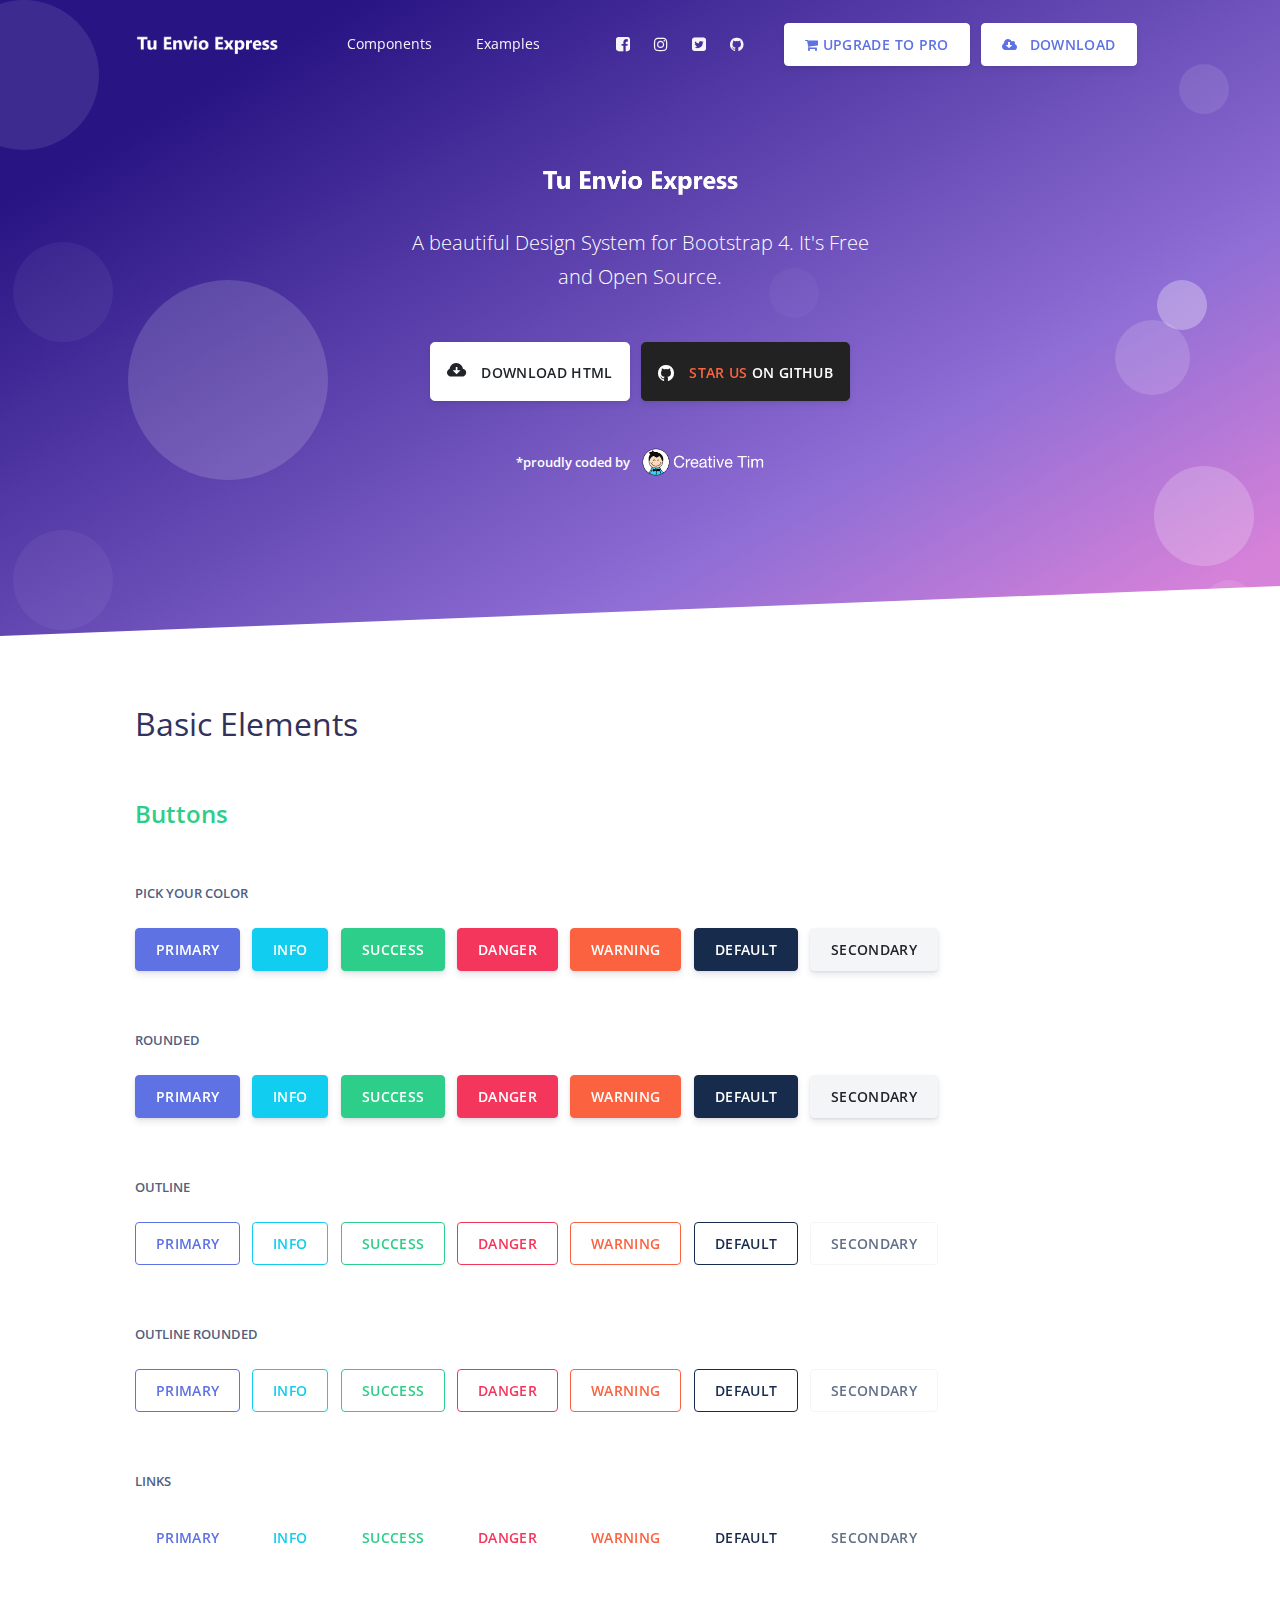
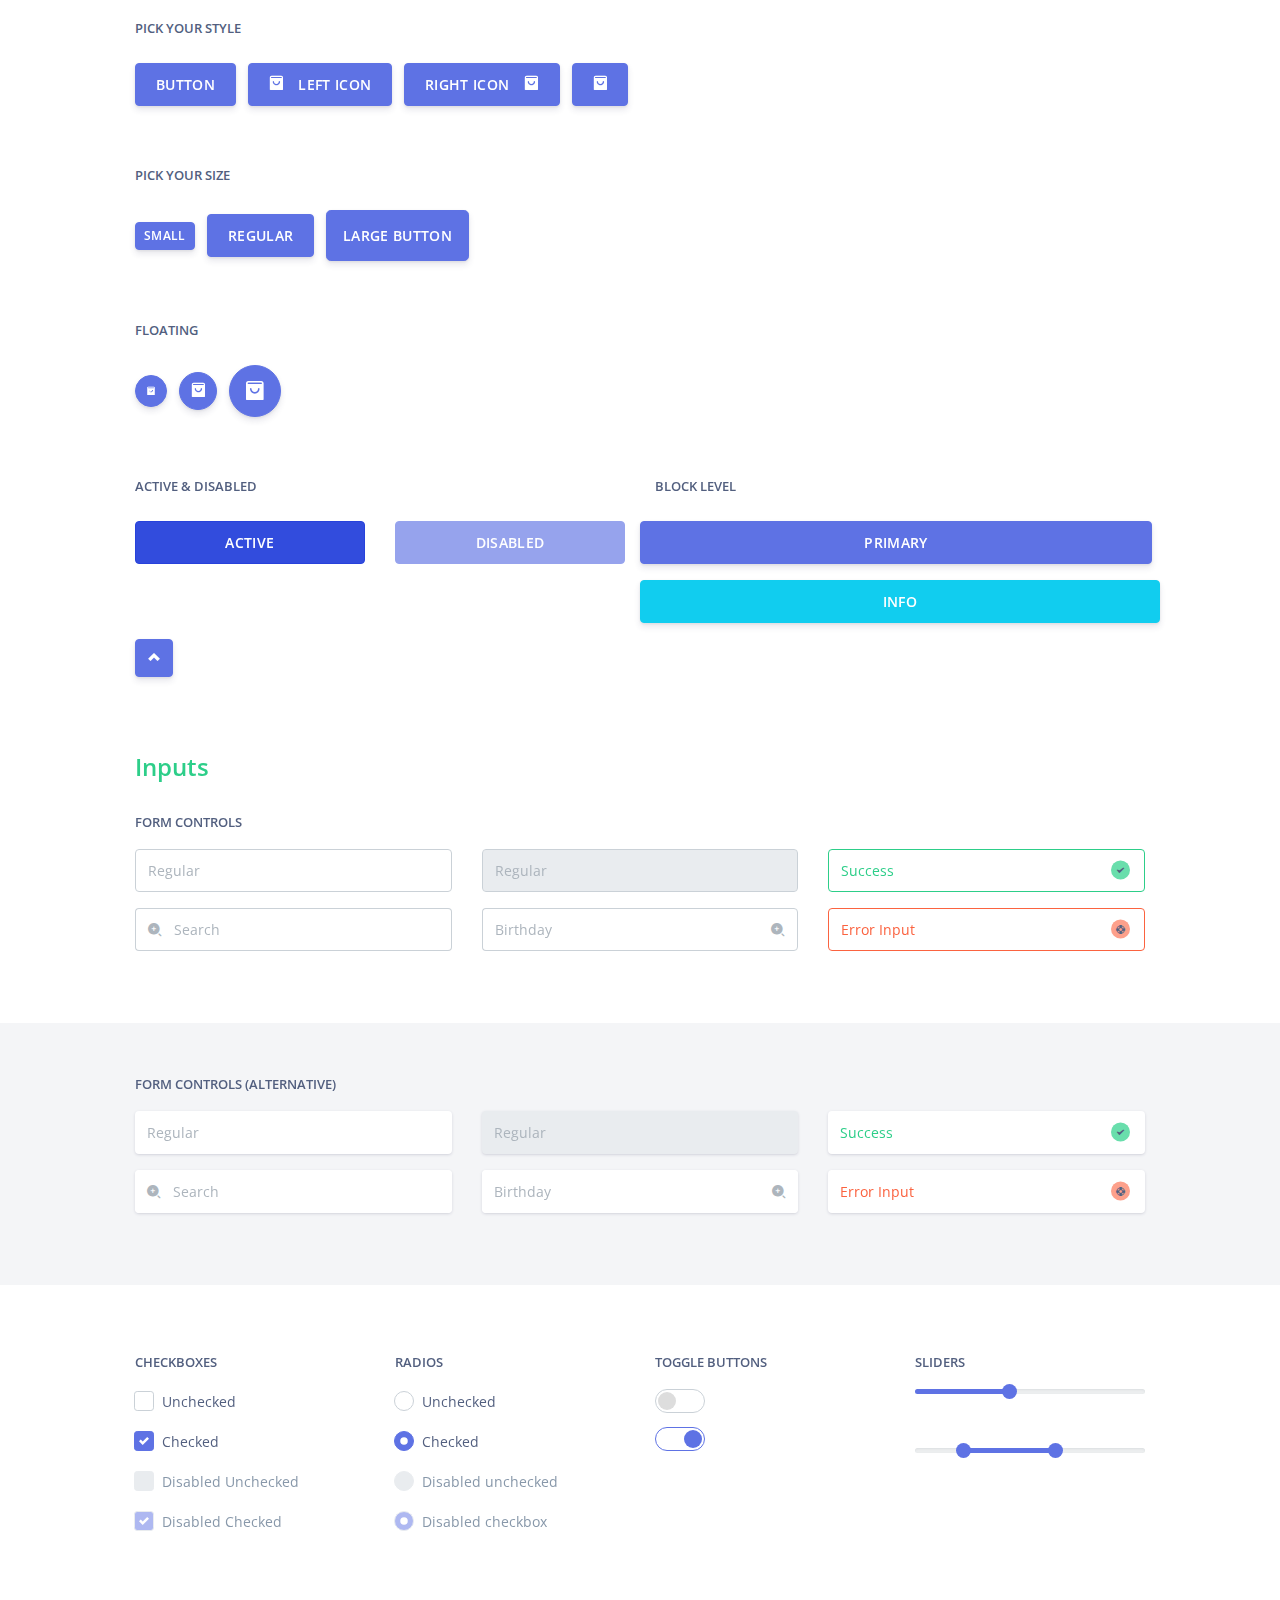
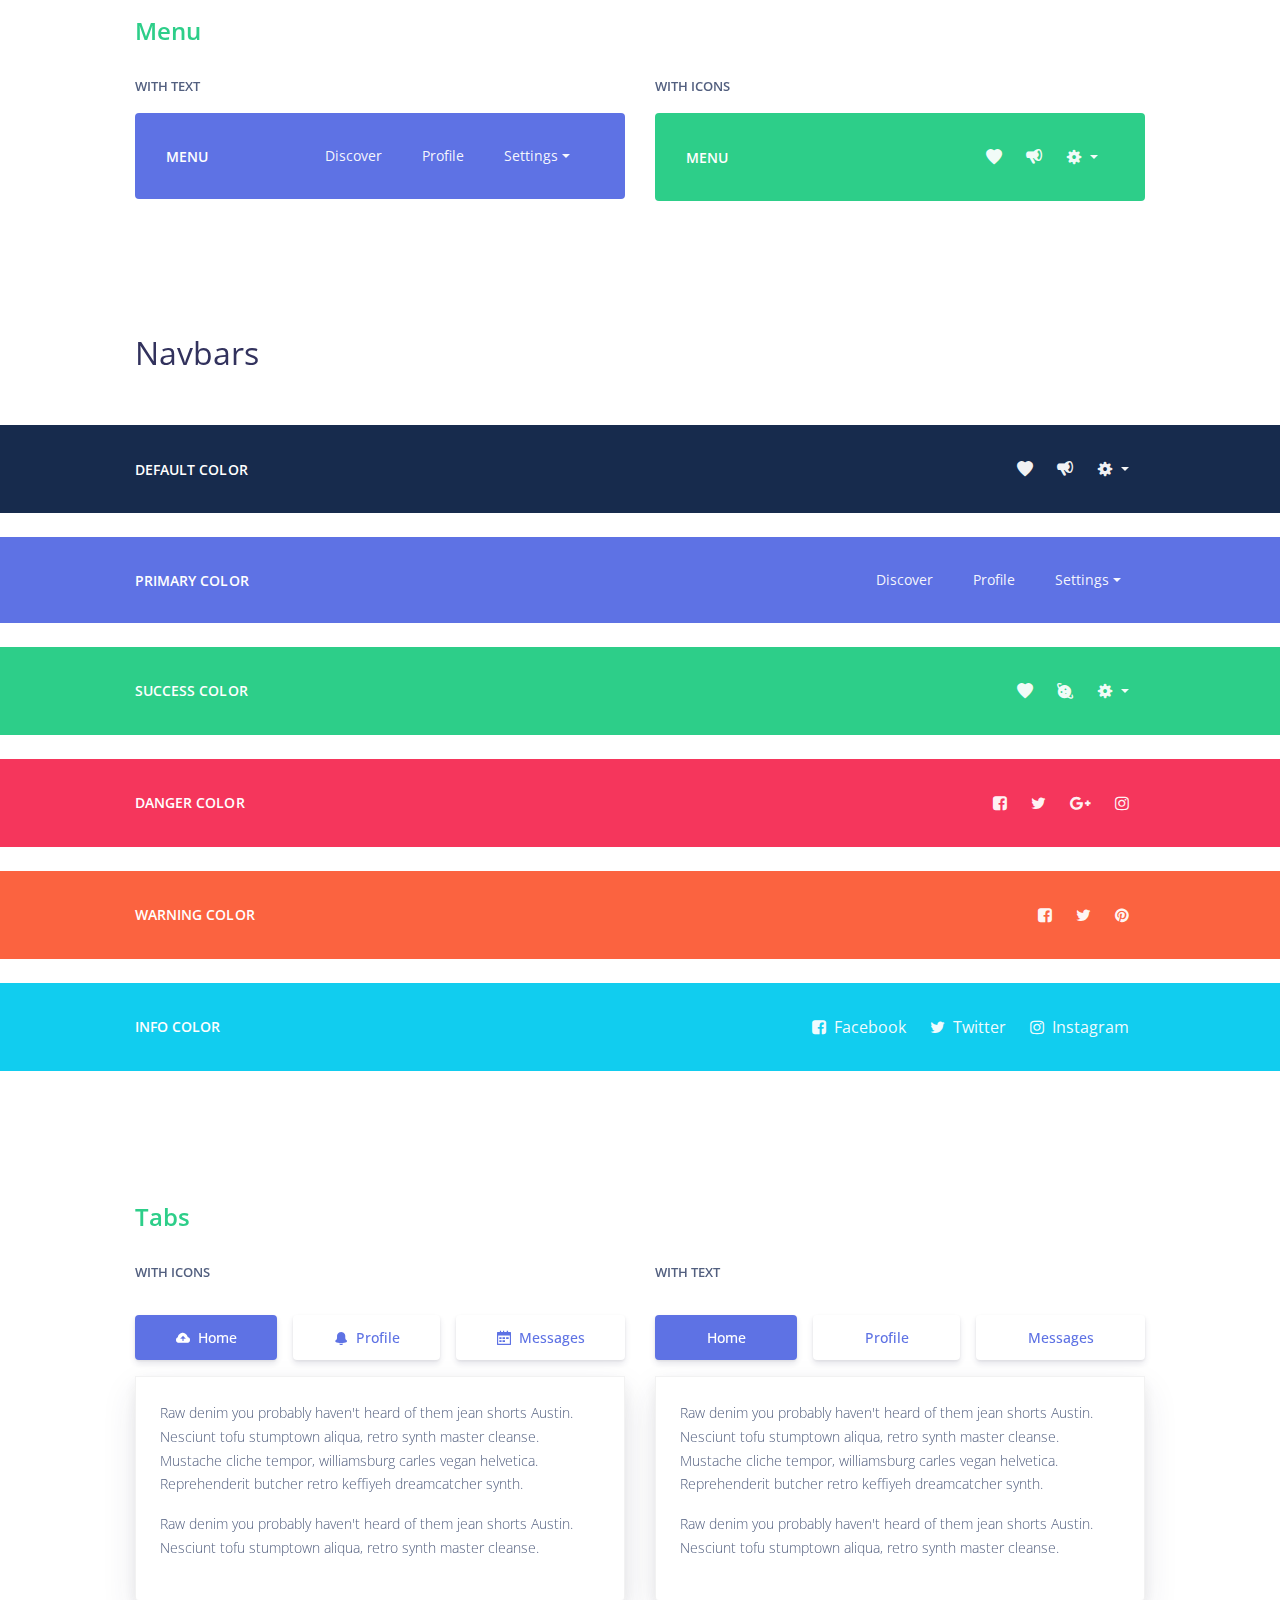
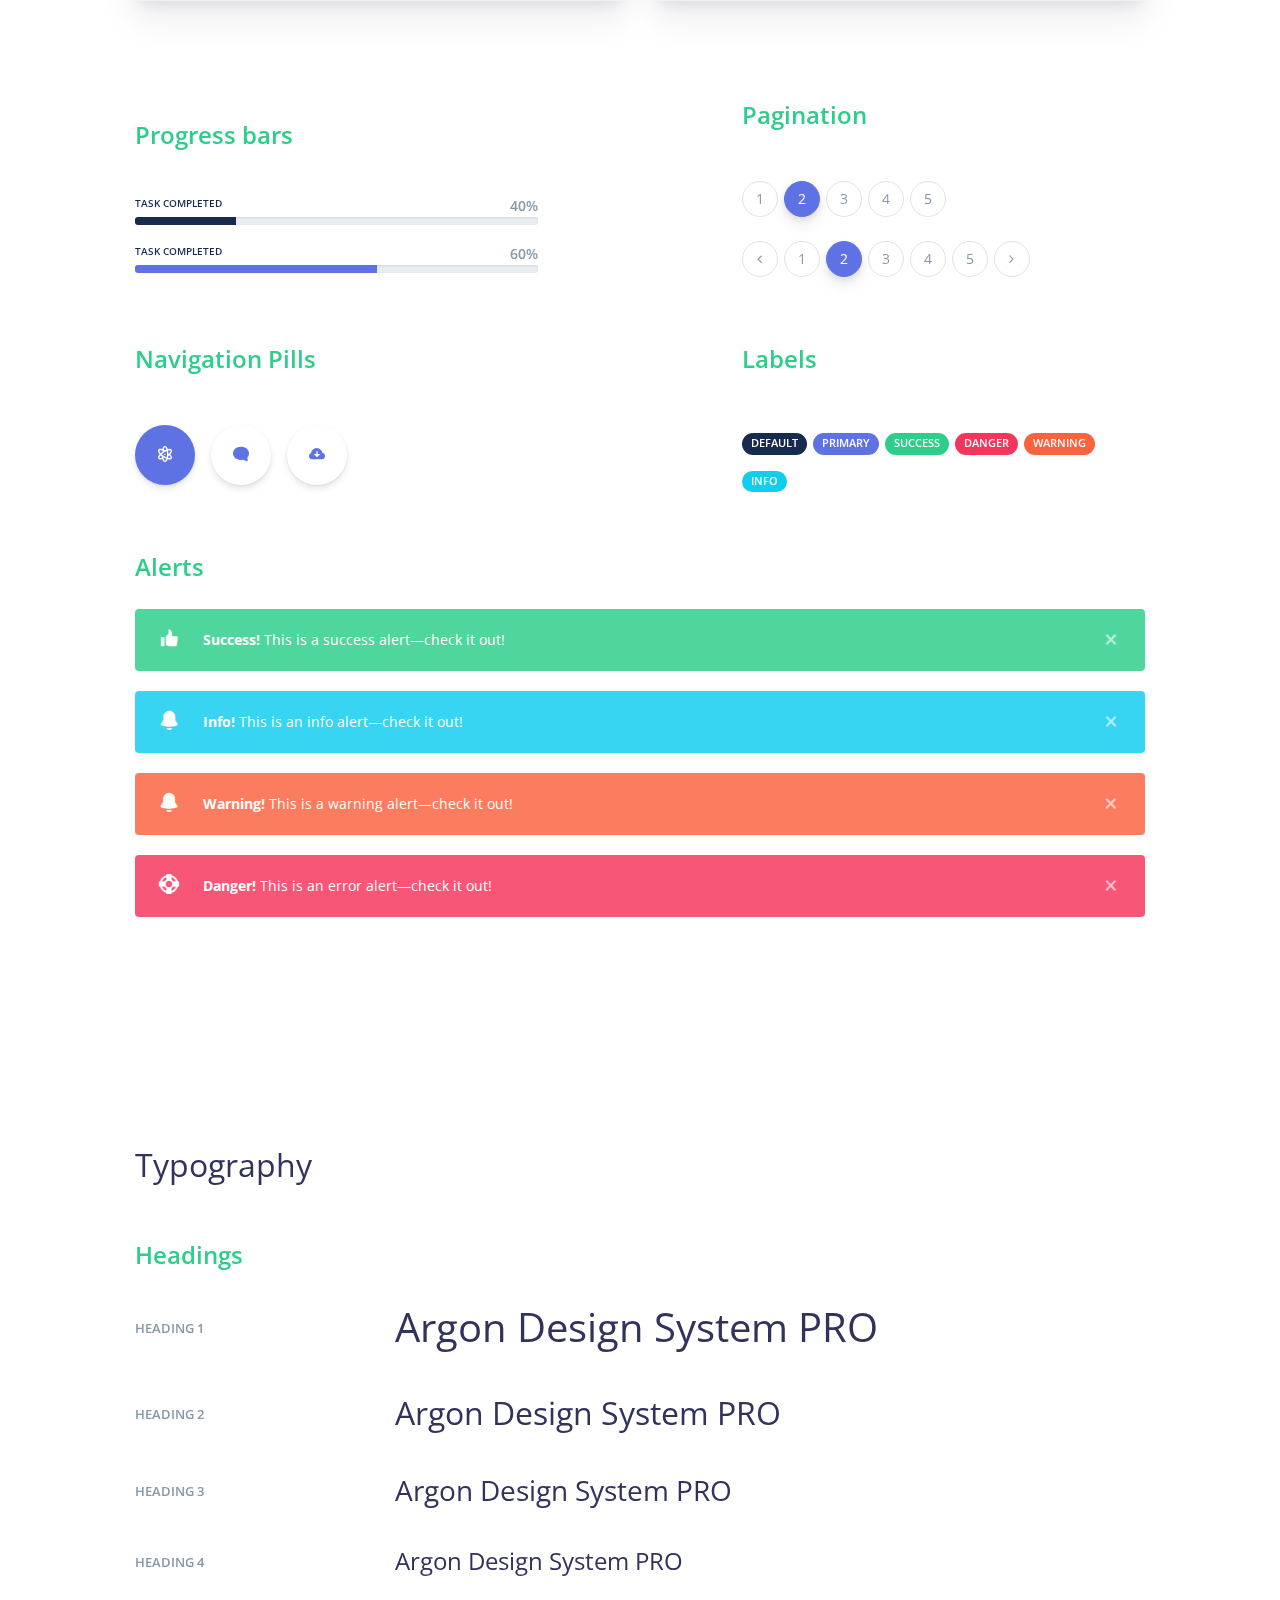
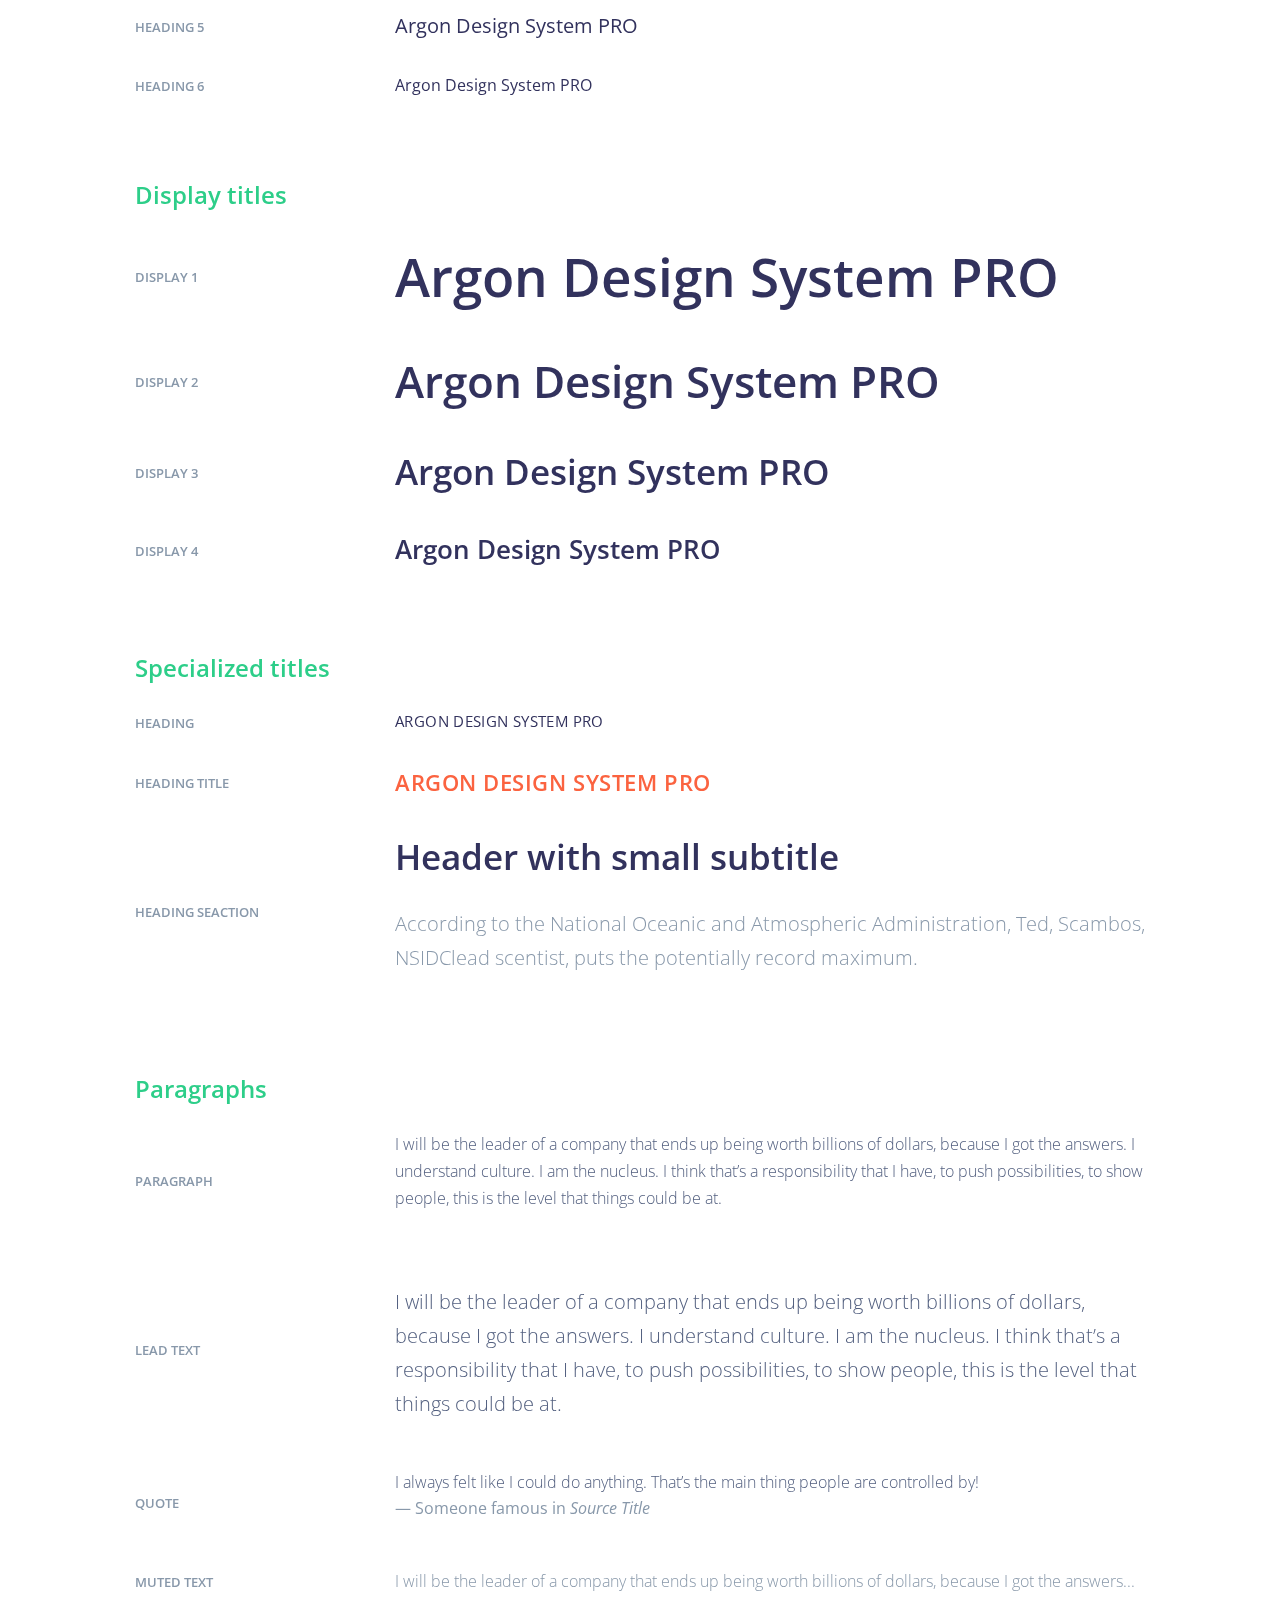
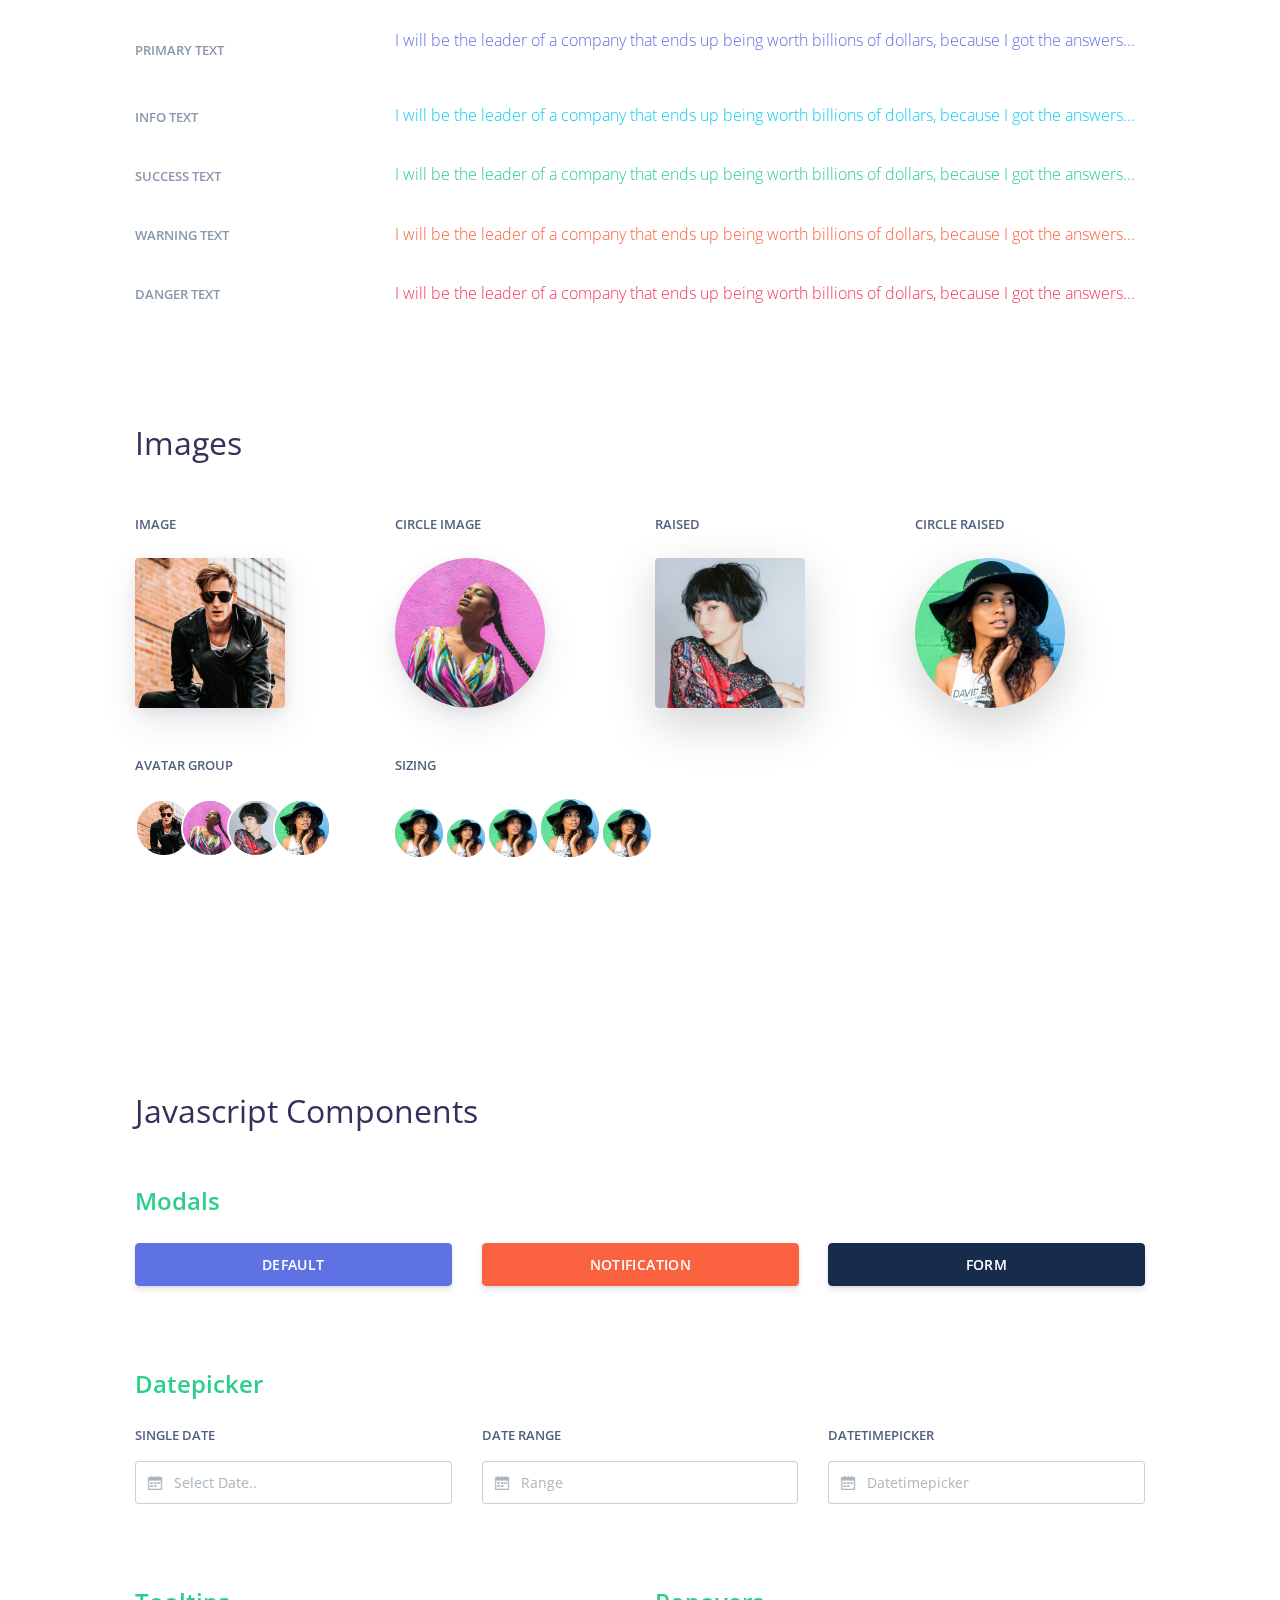
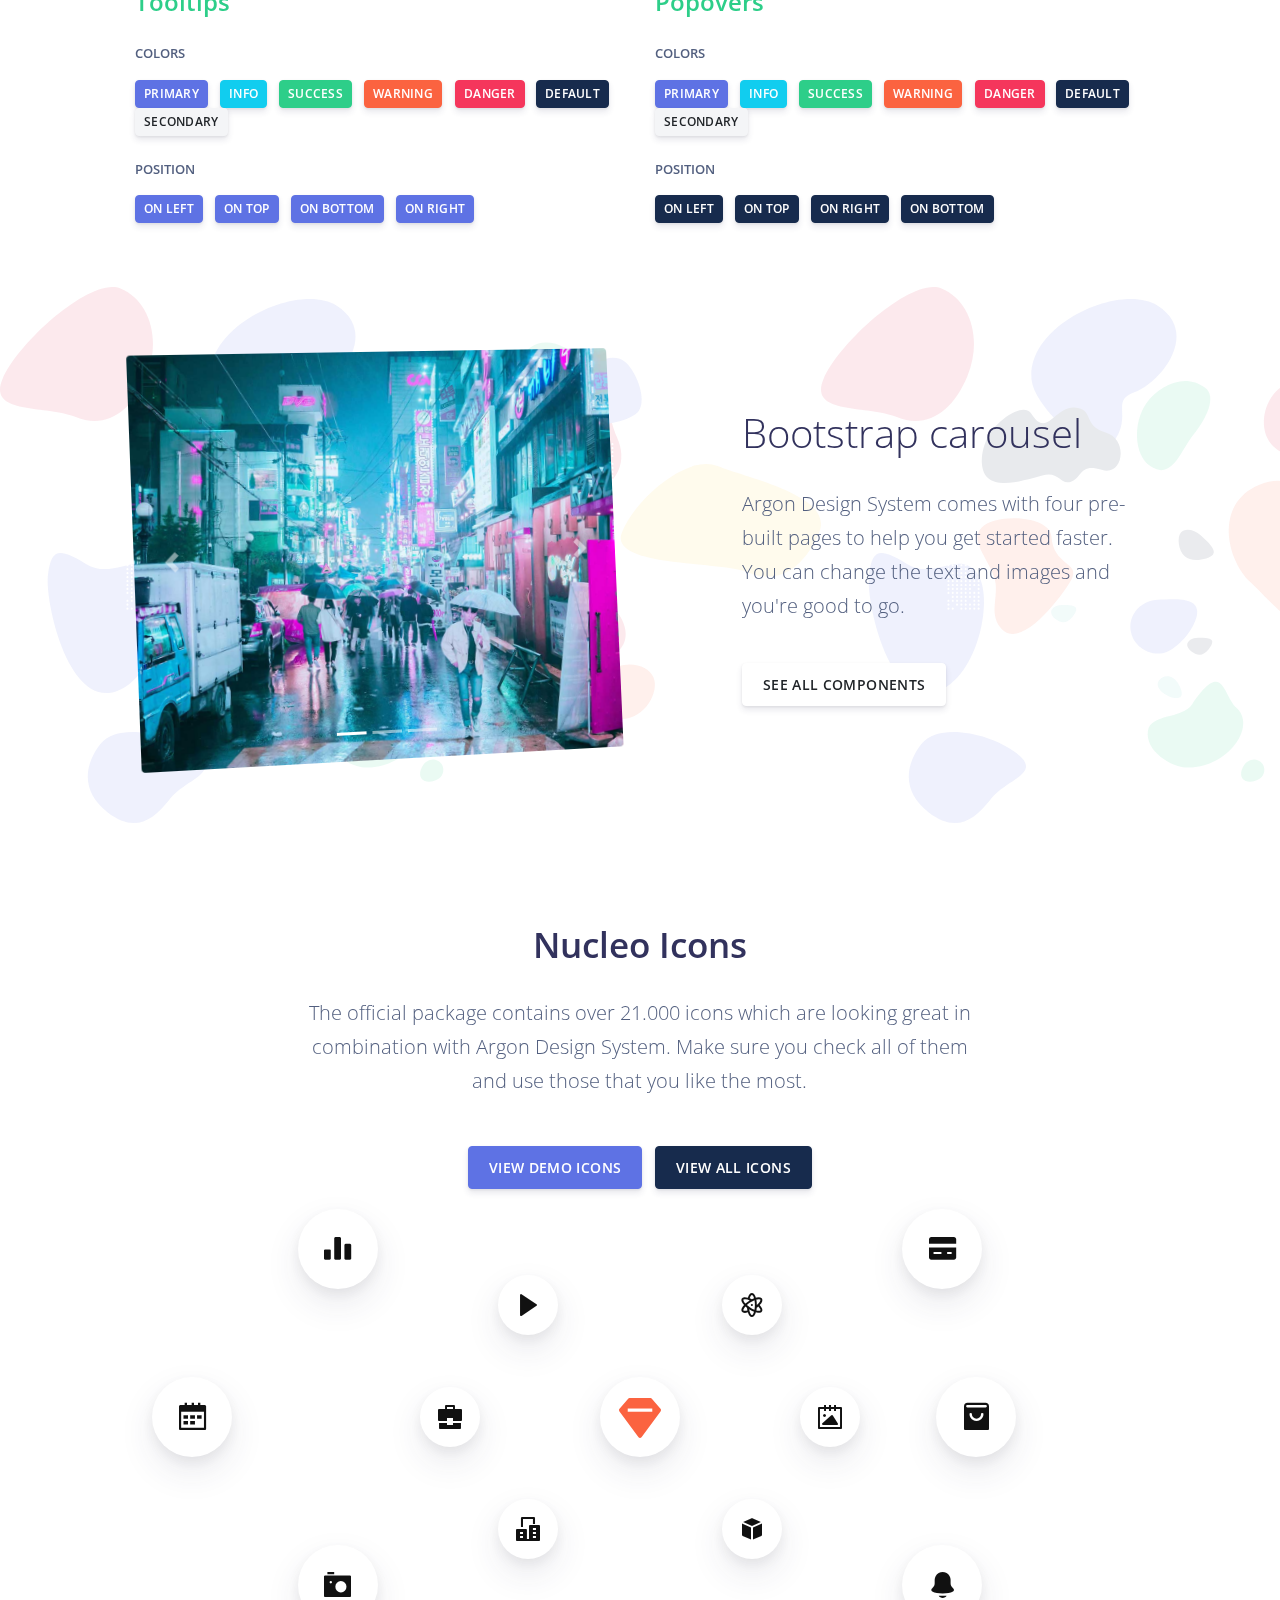
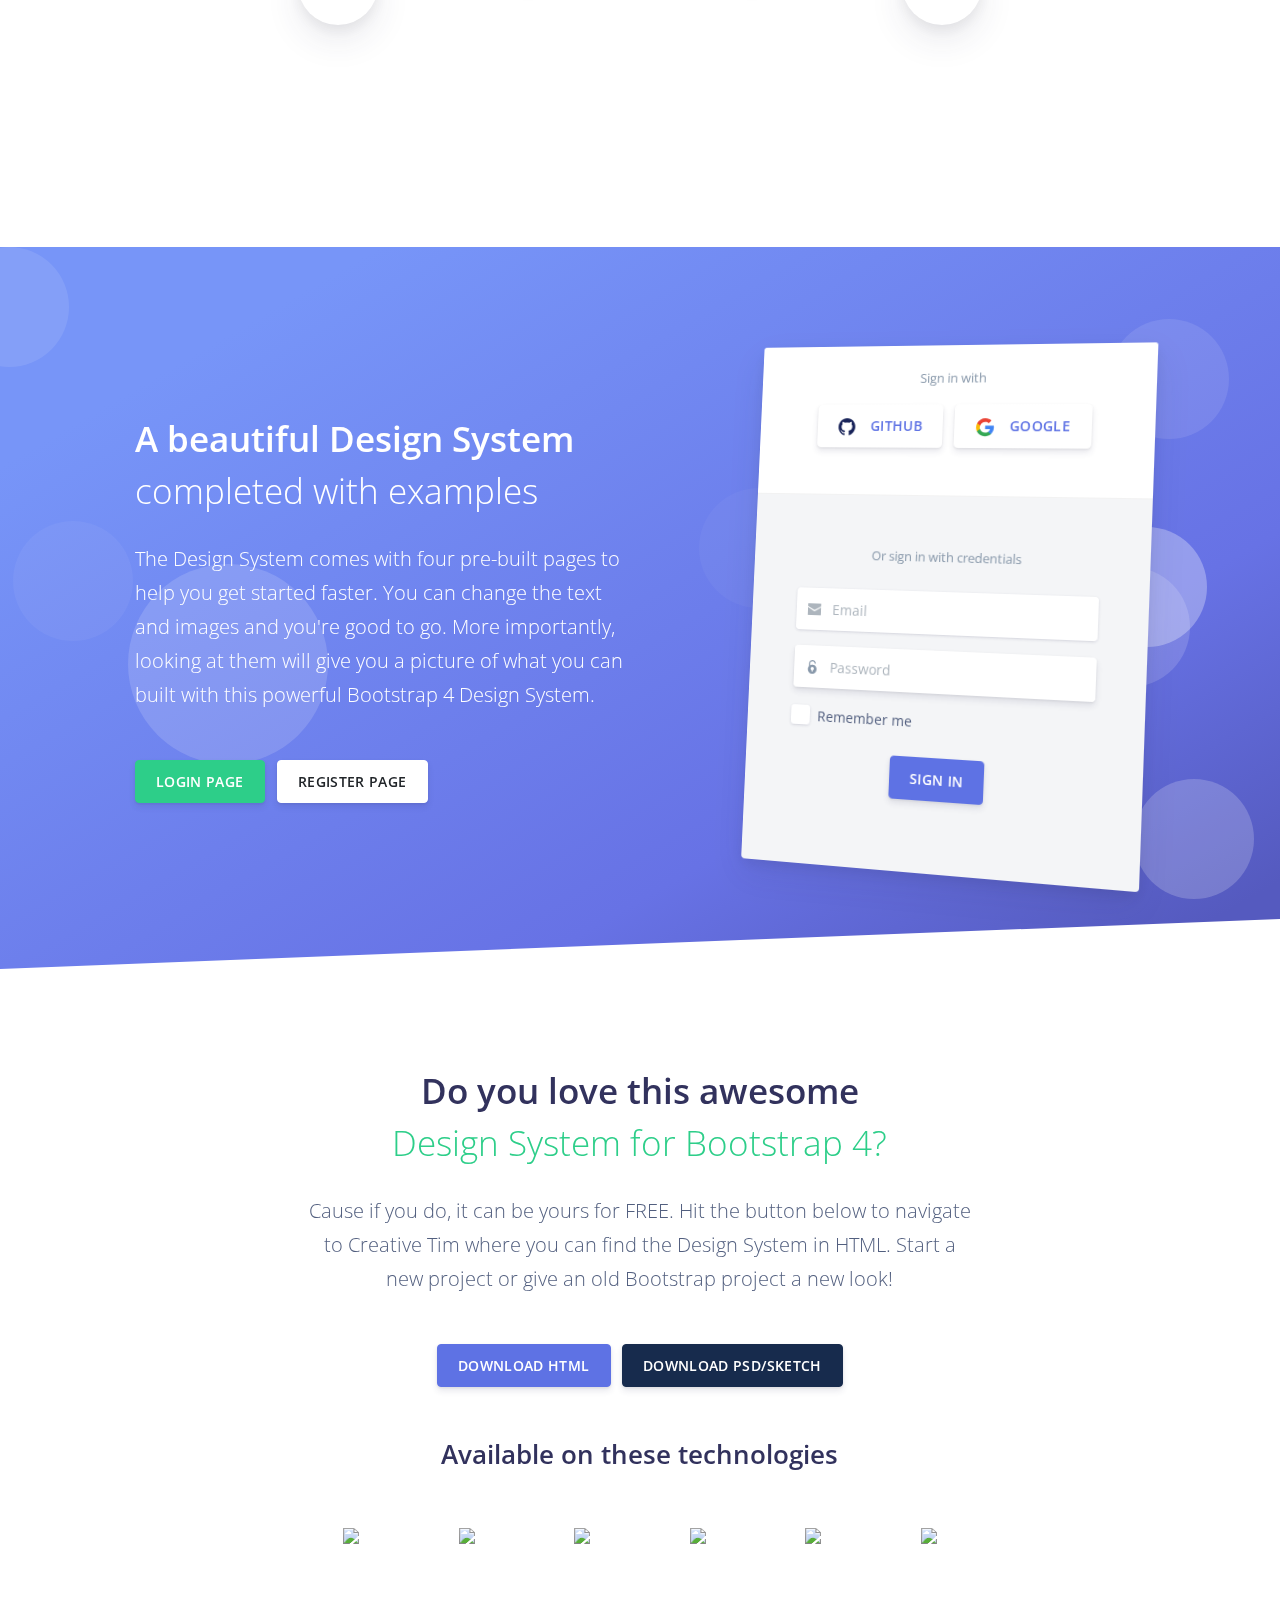
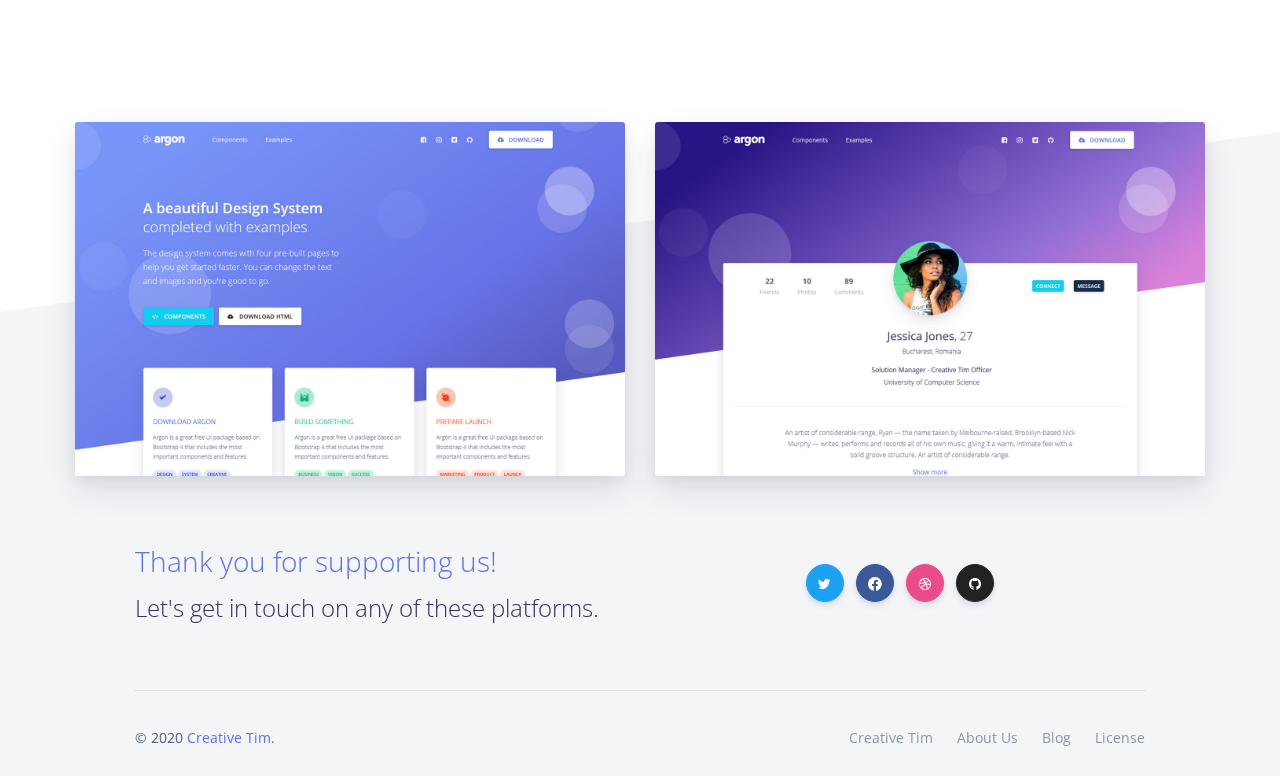
==== index_.html @ c9967bd2 "agregando nuevos archivos" ====
<!--
=========================================================
* Argon Design System - v1.2.0
=========================================================

* Product Page: https://www.creative-tim.com/product/argon-design-system
* Copyright 2020 Creative Tim (http://www.creative-tim.com)

Coded by www.creative-tim.com

=========================================================

* The above copyright notice and this permission notice shall be included in all copies or substantial portions of the Software. -->
<!DOCTYPE html>
<html lang="en">

<head>
  <meta charset="utf-8" />
  <meta name="viewport" content="width=device-width, initial-scale=1, shrink-to-fit=no">
  <link rel="apple-touch-icon" sizes="76x76" href="./assets/img/apple-icon.png">
  <link rel="icon" type="image/png" href="./assets/img/favicon.png">
  <title>
    Argon Design System by Creative Tim
  </title>
  <!--     Fonts and icons     -->
  <link href="https://fonts.googleapis.com/css?family=Open+Sans:300,400,600,700" rel="stylesheet">
  <link href="https://use.fontawesome.com/releases/v5.0.6/css/all.css" rel="stylesheet">
  <!-- Nucleo Icons -->
  <link href="./assets/css/nucleo-icons.css" rel="stylesheet" />
  <link href="./assets/css/nucleo-svg.css" rel="stylesheet" />
  <!-- Font Awesome Icons -->
  <link href="./assets/css/font-awesome.css" rel="stylesheet" />
  <link href="./assets/css/nucleo-svg.css" rel="stylesheet" />
  <!-- CSS Files -->
  <link href="./assets/css/argon-design-system.css?v=1.2.0" rel="stylesheet" />
</head>

<body class="index-page">
  <!-- Navbar -->
  <nav id="navbar-main" class="navbar navbar-main navbar-expand-lg navbar-transparent navbar-light headroom">
    <div class="container">
      <a class="navbar-brand mr-lg-5" href="./index.html">
        <img src="./assets/img/brand/white.png">
      </a>
      <button class="navbar-toggler" type="button" data-toggle="collapse" data-target="#navbar_global" aria-controls="navbar_global" aria-expanded="false" aria-label="Toggle navigation">
        <span class="navbar-toggler-icon"></span>
      </button>
      <div class="navbar-collapse collapse" id="navbar_global">
        <div class="navbar-collapse-header">
          <div class="row">
            <div class="col-6 collapse-brand">
              <a href="./index.html">
                <img src="./assets/img/brand/blue.png">
              </a>
            </div>
            <div class="col-6 collapse-close">
              <button type="button" class="navbar-toggler" data-toggle="collapse" data-target="#navbar_global" aria-controls="navbar_global" aria-expanded="false" aria-label="Toggle navigation">
                <span></span>
                <span></span>
              </button>
            </div>
          </div>
        </div>
        <ul class="navbar-nav navbar-nav-hover align-items-lg-center">
          <li class="nav-item dropdown">
            <a href="#" class="nav-link" data-toggle="dropdown" href="#" role="button">
              <i class="ni ni-ui-04 d-lg-none"></i>
              <span class="nav-link-inner--text">Components</span>
            </a>
            <div class="dropdown-menu dropdown-menu-xl">
              <div class="dropdown-menu-inner">
                <a href="https://demos.creative-tim.com/argon-design-system/docs/getting-started/overview.html" class="media d-flex align-items-center">
                  <div class="icon icon-shape bg-gradient-primary rounded-circle text-white">
                    <i class="ni ni-spaceship"></i>
                  </div>
                  <div class="media-body ml-3">
                    <h6 class="heading text-primary mb-md-1">Getting started</h6>
                    <p class="description d-none d-md-inline-block mb-0">Learn how to use compiling Scss, change brand colors and more.</p>
                  </div>
                </a>
                <a href="https://demos.creative-tim.com/argon-design-system/docs/foundation/colors.html" class="media d-flex align-items-center">
                  <div class="icon icon-shape bg-gradient-success rounded-circle text-white">
                    <i class="ni ni-palette"></i>
                  </div>
                  <div class="media-body ml-3">
                    <h6 class="heading text-primary mb-md-1">Foundation</h6>
                    <p class="description d-none d-md-inline-block mb-0">Learn more about colors, typography, icons and the grid system we used for .</p>
                  </div>
                </a>
                <a href="https://demos.creative-tim.com/argon-design-system/docs/components/alerts.html" class="media d-flex align-items-center">
                  <div class="icon icon-shape bg-gradient-warning rounded-circle text-white">
                    <i class="ni ni-ui-04"></i>
                  </div>
                  <div class="media-body ml-3">
                    <h5 class="heading text-warning mb-md-1">Components</h5>
                    <p class="description d-none d-md-inline-block mb-0">Browse our 50 beautiful handcrafted components offered in the Free version.</p>
                  </div>
                </a>
              </div>
            </div>
          </li>
          <li class="nav-item dropdown">
            <a href="#" class="nav-link" data-toggle="dropdown" href="#" role="button">
              <i class="ni ni-collection d-lg-none"></i>
              <span class="nav-link-inner--text">Examples</span>
            </a>
            <div class="dropdown-menu">
              <a href="./examples/landing.html" class="dropdown-item">Landing</a>
              <a href="./examples/profile.html" class="dropdown-item">Profile</a>
              <a href="./examples/login.html" class="dropdown-item">Login</a>
              <a href="./examples/register.html" class="dropdown-item">Register</a>
            </div>
          </li>
        </ul>
        <ul class="navbar-nav align-items-lg-center ml-lg-auto">
          <li class="nav-item">
            <a class="nav-link nav-link-icon" href="https://www.facebook.com/CreativeTim/" target="_blank" data-toggle="tooltip" title="Like us on Facebook">
              <i class="fa fa-facebook-square"></i>
              <span class="nav-link-inner--text d-lg-none">Facebook</span>
            </a>
          </li>
          <li class="nav-item">
            <a class="nav-link nav-link-icon" href="https://www.instagram.com/creativetimofficial" target="_blank" data-toggle="tooltip" title="Follow us on Instagram">
              <i class="fa fa-instagram"></i>
              <span class="nav-link-inner--text d-lg-none">Instagram</span>
            </a>
          </li>
          <li class="nav-item">
            <a class="nav-link nav-link-icon" href="https://twitter.com/creativetim" target="_blank" data-toggle="tooltip" title="Follow us on Twitter">
              <i class="fa fa-twitter-square"></i>
              <span class="nav-link-inner--text d-lg-none">Twitter</span>
            </a>
          </li>
          <li class="nav-item">
            <a class="nav-link nav-link-icon" href="https://github.com/creativetimofficial/argon-design-system" target="_blank" data-toggle="tooltip" title="Star us on Github">
              <i class="fa fa-github"></i>
              <span class="nav-link-inner--text d-lg-none">Github</span>
            </a>
          </li>
          <li class="nav-item d-none d-lg-block ml-lg-4">
            <a href="https://www.creative-tim.com/product/argon-design-system-pro?ref=ads-upgrade-pro" target="_blank" class="btn btn-neutral btn-icon">
              <span class="btn-inner--icon">
                <i class="fa fa-shopping-cart"></i>
              </span>
              <span class="nav-link-inner--text">Upgrade to PRO</span>
            </a>
            <a href="https://www.creative-tim.com/product/argon-design-system" target="_blank" class="btn btn-neutral btn-icon">
              <span class="btn-inner--icon">
                <i class="fa fa-cloud-download mr-2"></i>
              </span>
              <span class="nav-link-inner--text">Download</span>
            </a>
          </li>
        </ul>
      </div>
    </div>
  </nav>
  <!-- End Navbar -->
  <div class="wrapper">
    <div class="section section-hero section-shaped">
      <div class="shape shape-style-1 shape-primary">
        <span class="span-150"></span>
        <span class="span-50"></span>
        <span class="span-50"></span>
        <span class="span-75"></span>
        <span class="span-100"></span>
        <span class="span-75"></span>
        <span class="span-50"></span>
        <span class="span-100"></span>
        <span class="span-50"></span>
        <span class="span-100"></span>
      </div>
      <div class="page-header">
        <div class="container shape-container d-flex align-items-center py-lg">
          <div class="col px-0">
            <div class="row align-items-center justify-content-center">
              <div class="col-lg-6 text-center">
                <img src="./assets/img/brand/white.png" style="width: 200px;" class="img-fluid">
                <p class="lead text-white">A beautiful Design System for Bootstrap 4. It's Free and Open Source.</p>
                <div class="btn-wrapper mt-5">
                  <a href="https://www.creative-tim.com/product/argon-design-system" class="btn btn-lg btn-white btn-icon mb-3 mb-sm-0">
                    <span class="btn-inner--icon"><i class="ni ni-cloud-download-95"></i></span>
                    <span class="btn-inner--text">Download HTML</span>
                  </a>
                  <a href="https://github.com/creativetimofficial/argon-design-system" class="btn btn-lg btn-github btn-icon mb-3 mb-sm-0" target="_blank">
                    <span class="btn-inner--icon"><i class="fa fa-github"></i></span>
                    <span class="btn-inner--text"><span class="text-warning">Star us</span> on Github</span>
                  </a>
                </div>
                <div class="mt-5">
                  <small class="font-weight-bold mb-0 mr-2 text-white">*proudly coded by</small>
                  <img src="./assets/img/brand/creativetim-white-slim.png" style="height: 28px;">
                </div>
              </div>
            </div>
          </div>
        </div>
      </div>
      <div class="separator separator-bottom separator-skew zindex-100">
        <svg x="0" y="0" viewBox="0 0 2560 100" preserveAspectRatio="none" version="1.1" xmlns="http://www.w3.org/2000/svg">
          <polygon class="fill-white" points="2560 0 2560 100 0 100"></polygon>
        </svg>
      </div>
    </div>
    <div class="section section-components pb-0" id="section-components">
      <div class="container">
        <div class="row justify-content-center">
          <div class="col-lg-12">
            <!-- Basic elements -->
            <h2 class="mb-5">
              <span>Basic Elements</span>
            </h2>
            <!-- Buttons -->
            <h3 class="h4 text-success font-weight-bold mb-4">Buttons</h3>
            <!-- Button colors -->
            <div class="mb-3 mt-5">
              <small class="text-uppercase font-weight-bold">Pick your color</small>
            </div>
            <button type="button" class="btn btn-primary">Primary</button>
            <button type="button" class="btn btn-info">Info</button>
            <button type="button" class="btn btn-success">Success</button>
            <button type="button" class="btn btn-danger">Danger</button>
            <button type="button" class="btn btn-warning">Warning</button>
            <button type="button" class="btn btn-default">Default</button>
            <button type="button" class="btn btn-secondary">Secondary</button>
            <div class="mb-3 mt-5">
              <small class="text-uppercase font-weight-bold">Rounded</small>
            </div>
            <button type="button" class="btn btn-primary btn-round">Primary</button>
            <button type="button" class="btn btn-info btn-round">Info</button>
            <button type="button" class="btn btn-success btn-round">Success</button>
            <button type="button" class="btn btn-danger btn-round">Danger</button>
            <button type="button" class="btn btn-warning btn-round">Warning</button>
            <button type="button" class="btn btn-default btn-round">Default</button>
            <button type="button" class="btn btn-secondary btn-round">Secondary</button>
            <div class="mb-3 mt-5">
              <small class="text-uppercase font-weight-bold">Outline</small>
            </div>
            <button type="button" class="btn btn-outline-primary">Primary</button>
            <button type="button" class="btn btn-outline-info">Info</button>
            <button type="button" class="btn btn-outline-success">Success</button>
            <button type="button" class="btn btn-outline-danger">Danger</button>
            <button type="button" class="btn btn-outline-warning">Warning</button>
            <button type="button" class="btn btn-outline-default">Default</button>
            <button type="button" class="btn btn-outline-secondary">Secondary</button>
            <div class="mb-3 mt-5">
              <small class="text-uppercase font-weight-bold">Outline Rounded</small>
            </div>
            <button type="button" class="btn btn-outline-primary btn-round">Primary</button>
            <button type="button" class="btn btn-outline-info btn-round">Info</button>
            <button type="button" class="btn btn-outline-success btn-round">Success</button>
            <button type="button" class="btn btn-outline-danger btn-round">Danger</button>
            <button type="button" class="btn btn-outline-warning btn-round">Warning</button>
            <button type="button" class="btn btn-outline-default btn-round">Default</button>
            <button type="button" class="btn btn-outline-secondary btn-round">Secondary</button>
            <!-- Button links -->
            <div class="mb-3 mt-5">
              <small class="text-uppercase font-weight-bold">Links</small>
            </div>
            <button type="button" class="btn btn-link text-primary">Primary</button>
            <button type="button" class="btn btn-link text-info">Info</button>
            <button type="button" class="btn btn-link text-success">Success</button>
            <button type="button" class="btn btn-link text-danger">Danger</button>
            <button type="button" class="btn btn-link text-warning">Warning</button>
            <button type="button" class="btn btn-link text-default">Default</button>
            <button type="button" class="btn btn-link text-secondary">Secondary</button>
            <!-- Button styles -->
            <div>
              <div class="mb-3 mt-5">
                <small class="text-uppercase font-weight-bold">Pick your style</small>
              </div>
              <button class="btn btn-primary" type="button">Button</button>
              <button class="btn btn-icon btn-3 btn-primary" type="button">
                <span class="btn-inner--icon"><i class="ni ni-bag-17"></i></span>
                <span class="btn-inner--text">Left icon</span>
              </button>
              <button class="btn btn-icon btn-3 btn-primary" type="button">
                <span class="btn-inner--text">Right icon</span>
                <span class="btn-inner--icon"><i class="ni ni-bag-17"></i></span>
              </button>
              <button class="btn btn-icon btn-primary" type="button">
                <span class="btn-inner--icon"><i class="ni ni-bag-17"></i></span>
              </button>
              <!-- Button sizes -->
              <div class="mb-3 mt-5">
                <small class="text-uppercase font-weight-bold">Pick your size</small>
              </div>
              <button class="btn btn-sm btn-primary" type="button">Small</button>
              <button class="btn btn-1 btn-primary" type="button">Regular</button>
              <button class="btn btn-lg btn-primary" type="button">Large Button</button>
              <div class="mb-3 mt-5">
                <small class="text-uppercase font-weight-bold">Floating</small>
              </div>
              <button class="btn btn-sm btn-primary btn-icon-only rounded-circle" type="button">
                <span class="btn-inner--icon"><i class="ni ni-bag-17"></i></span>
              </button>
              <button class="btn btn-primary btn-icon-only rounded-circle" type="button">
                <span class="btn-inner--icon"><i class="ni ni-bag-17"></i></span>
              </button>
              <button class="btn btn-lg btn-primary btn-icon-only rounded-circle" type="button">
                <span class="btn-inner--icon"><i class="ni ni-bag-17"></i></span>
              </button>
            </div>
            <div class="row">
              <div class="col-md-6">
                <div class="mb-3 mt-5">
                  <small class="text-uppercase font-weight-bold">Active & Disabled</small>
                </div>
                <div class="row">
                  <div class="col-md-6">
                    <button class="btn btn-primary btn-block active" type="button">Active</button>
                  </div>
                  <div class="col-md-6">
                    <button class="btn btn-primary btn-block disabled" type="button">Disabled</button>
                  </div>
                </div>
              </div>
              <div class="col-md-6">
                <div class="mb-3 mt-5">
                  <small class="text-uppercase font-weight-bold">Block Level</small>
                </div>
                <div class="row">
                  <button class="btn btn-primary btn-block" type="button">Primary</button>
                  <button class="btn btn-info btn-block" type="button">Info</button>
                </div>
              </div>
            </div>
            <!-- Back to top button -->
            <button class="btn btn-primary btn-icon-only back-to-top" type="button" name="button">
              <i class="ni ni-bold-up"></i>
            </button>
          </div>
        </div>
      </div>
    </div>
    <div class="section pb-0 section-components">
      <div class="container mb-5">
        <!-- Inputs -->
        <h3 class="h4 text-success font-weight-bold mb-4">Inputs</h3>
        <div class="mb-3">
          <small class="text-uppercase font-weight-bold">Form controls</small>
        </div>
        <div class="row">
          <div class="col-lg-4 col-sm-6">
            <div class="form-group">
              <input type="text" placeholder="Regular" class="form-control" />
            </div>
            <div class="form-group">
              <div class="input-group mb-4">
                <div class="input-group-prepend">
                  <span class="input-group-text"><i class="ni ni-zoom-split-in"></i></span>
                </div>
                <input class="form-control" placeholder="Search" type="text">
              </div>
            </div>
          </div>
          <div class="col-lg-4 col-sm-6">
            <div class="form-group">
              <input type="text" placeholder="Regular" class="form-control" disabled />
            </div>
            <div class="form-group">
              <div class="input-group mb-4">
                <input class="form-control" placeholder="Birthday" type="text">
                <div class="input-group-append">
                  <span class="input-group-text"><i class="ni ni-zoom-split-in"></i></span>
                </div>
              </div>
            </div>
          </div>
          <div class="col-lg-4 col-sm-6">
            <div class="form-group has-success">
              <input type="text" placeholder="Success" class="form-control is-valid" />
            </div>
            <div class="form-group has-danger">
              <input type="email" placeholder="Error Input" class="form-control is-invalid" />
            </div>
          </div>
        </div>
      </div>
      <div class="py-5 bg-secondary">
        <div class="container">
          <!-- Inputs (alternative) -->
          <div class="mb-3">
            <small class="text-uppercase font-weight-bold">Form controls (alternative)</small>
          </div>
          <div class="row">
            <div class="col-lg-4 col-sm-6">
              <div class="form-group">
                <input type="text" placeholder="Regular" class="form-control form-control-alternative" />
              </div>
              <div class="form-group">
                <div class="input-group input-group-alternative mb-4">
                  <div class="input-group-prepend">
                    <span class="input-group-text"><i class="ni ni-zoom-split-in"></i></span>
                  </div>
                  <input class="form-control" placeholder="Search" type="text">
                </div>
              </div>
            </div>
            <div class="col-lg-4 col-sm-6">
              <div class="form-group">
                <input type="text" placeholder="Regular" class="form-control form-control-alternative " disabled />
              </div>
              <div class="form-group">
                <div class="input-group input-group-alternative mb-4">
                  <input class="form-control" placeholder="Birthday" type="text">
                  <div class="input-group-append">
                    <span class="input-group-text"><i class="ni ni-zoom-split-in"></i></span>
                  </div>
                </div>
              </div>
            </div>
            <div class="col-lg-4 col-sm-6">
              <div class="form-group has-success">
                <input type="text" placeholder="Success" class="form-control form-control-alternative is-valid" />
              </div>
              <div class="form-group has-danger">
                <input type="email" placeholder="Error Input" class="form-control form-control-alternative is-invalid" />
              </div>
            </div>
          </div>
        </div>
      </div>
    </div>
    <div class="section">
      <div class="container">
        <!-- Custom controls -->
        <div class="row">
          <div class="col-lg-3 col-md-6">
            <!-- Checkboxes -->
            <div class="mb-3">
              <small class="text-uppercase font-weight-bold">Checkboxes</small>
            </div>
            <div class="custom-control custom-checkbox mb-3">
              <input class="custom-control-input" id="customCheck1" type="checkbox">
              <label class="custom-control-label" for="customCheck1">
                <span>Unchecked</span>
              </label>
            </div>
            <div class="custom-control custom-checkbox mb-3">
              <input class="custom-control-input" id="customCheck2" type="checkbox" checked>
              <label class="custom-control-label" for="customCheck2">
                <span>Checked</span>
              </label>
            </div>
            <div class="custom-control custom-checkbox mb-3">
              <input class="custom-control-input" id="customCheck3" type="checkbox" disabled>
              <label class="custom-control-label" for="customCheck3">
                <span>Disabled Unchecked</span>
              </label>
            </div>
            <div class="custom-control custom-checkbox mb-3">
              <input class="custom-control-input" id="customCheck4" type="checkbox" checked disabled>
              <label class="custom-control-label" for="customCheck4">
                <span>Disabled Checked</span>
              </label>
            </div>
          </div>
          <div class="col-lg-3 col-sm-6 mt-4 mt-md-0">
            <!-- Radio buttons -->
            <div class="mb-3">
              <small class="text-uppercase font-weight-bold">Radios</small>
            </div>
            <div class="custom-control custom-radio mb-3">
              <input name="custom-radio-1" class="custom-control-input" id="customRadio1" type="radio">
              <label class="custom-control-label" for="customRadio1">
                <span>Unchecked</span>
              </label>
            </div>
            <div class="custom-control custom-radio mb-3">
              <input name="custom-radio-1" class="custom-control-input" id="customRadio2" checked type="radio">
              <label class="custom-control-label" for="customRadio2">
                <span>Checked</span>
              </label>
            </div>
            <div class="custom-control custom-radio mb-3">
              <input name="custom-radio-2" class="custom-control-input" id="customRadio3" disabled type="radio">
              <label class="custom-control-label" for="customRadio3">
                <span>Disabled unchecked</span>
              </label>
            </div>
            <div class="custom-control custom-radio mb-3">
              <input name="custom-radio-2" class="custom-control-input" id="customRadio4" checked disabled type="radio">
              <label class="custom-control-label" for="customRadio4">
                <span>Disabled checkbox</span>
              </label>
            </div>
          </div>
          <div class="col-lg-3 col-sm-6 mt-4 mt-md-0">
            <!-- Toggle buttons -->
            <div class="mb-3">
              <small class="text-uppercase font-weight-bold">Toggle buttons</small>
            </div><label class="custom-toggle">
              <input type="checkbox">
              <span class="custom-toggle-slider rounded-circle"></span>
            </label>
            <span class="clearfix"></span>
            <label class="custom-toggle">
              <input type="checkbox" checked>
              <span class="custom-toggle-slider rounded-circle"></span>
            </label>
          </div>
          <div class="col-lg-3 col-sm-6 mt-4 mt-md-0">
            <div class="mb-3">
              <small class="text-uppercase font-weight-bold">Sliders</small>
            </div>
            <!-- Simple slider -->
            <div class="input-slider-container">
              <div id="sliderRegular" class="slider"></div>
              <br>
              <div id="sliderDouble" class="slider slider-primary"></div>
            </div>
            <!-- Range slider -->
            <div class="mt-5">
              <!-- Range slider container -->
              <div id="input-slider-range" data-range-value-min="100" data-range-value-max="500"></div>
              <!-- Range slider values -->
              <div class="row d-none">
                <div class="col-6">
                  <span class="range-slider-value value-low" data-range-value-low="200" id="input-slider-range-value-low"></span>
                </div>
                <div class="col-6 text-right">
                  <span class="range-slider-value value-high" data-range-value-high="400" id="input-slider-range-value-high"></span>
                </div>
              </div>
            </div>
          </div>
        </div>
        <div class="row justify-content-center mt-md">
          <div class="col-lg-12">
            <!-- Menu -->
            <h3 class="h4 text-success font-weight-bold mb-4">Menu</h3>
            <div class="row">
              <div class="col-lg-6">
                <div class="mb-3">
                  <small class="text-uppercase font-weight-bold">With text</small>
                </div>
                <nav class="navbar navbar-expand-lg navbar-dark bg-primary rounded">
                  <div class="container">
                    <a class="navbar-brand" href="javascript:;">Menu</a>
                    <button class="navbar-toggler" type="button" data-toggle="collapse" data-target="#nav-inner-primary" aria-controls="nav-inner-primary" aria-expanded="false" aria-label="Toggle navigation">
                      <span class="navbar-toggler-icon"></span>
                    </button>
                    <div class="collapse navbar-collapse" id="nav-inner-primary">
                      <div class="navbar-collapse-header">
                        <div class="row">
                          <div class="col-6 collapse-brand">
                            <a href="./index.html">
                              <img src="./assets/img/brand/blue.png">
                            </a>
                          </div>
                          <div class="col-6 collapse-close">
                            <button type="button" class="navbar-toggler" data-toggle="collapse" data-target="#nav-inner-primary" aria-controls="nav-inner-primary" aria-expanded="false" aria-label="Toggle navigation">
                              <span></span>
                              <span></span>
                            </button>
                          </div>
                        </div>
                      </div>
                      <ul class="navbar-nav ml-lg-auto">
                        <li class="nav-item">
                          <a class="nav-link" href="javascript:;">Discover
                            <span class="sr-only">(current)</span>
                          </a>
                        </li>
                        <li class="nav-item">
                          <a class="nav-link" href="javascript:;">Profile</a>
                        </li>
                        <li class="nav-item dropdown">
                          <a class="nav-link dropdown-toggle" href="javascript:;" id="nav-inner-primary_dropdown_1" role="button" data-toggle="dropdown" aria-haspopup="true" aria-expanded="false">Settings</a>
                          <div class="dropdown-menu" aria-labelledby="nav-inner-primary_dropdown_1">
                            <a class="dropdown-item" href="javascript:;">Action</a>
                            <a class="dropdown-item" href="javascript:;">Another action</a>
                            <div class="dropdown-divider"></div>
                            <a class="dropdown-item" href="javascript:;">Something else here</a>
                          </div>
                        </li>
                      </ul>
                    </div>
                  </div>
                </nav>
              </div>
              <div class="col-lg-6 mt-4 mt-lg-0">
                <div class="mb-3">
                  <small class="text-uppercase font-weight-bold">With icons</small>
                </div>
                <nav class="navbar navbar-expand-lg navbar-dark bg-success rounded">
                  <div class="container">
                    <a class="navbar-brand" href="javascript:;">Menu</a>
                    <button class="navbar-toggler" type="button" data-toggle="collapse" data-target="#nav-inner-success" aria-controls="nav-inner-success" aria-expanded="false" aria-label="Toggle navigation">
                      <span class="navbar-toggler-icon"></span>
                    </button>
                    <div class="collapse navbar-collapse" id="nav-inner-success">
                      <div class="navbar-collapse-header">
                        <div class="row">
                          <div class="col-6 collapse-brand">
                            <a href="./index.html">
                              <img src="./assets/img/brand/blue.png">
                            </a>
                          </div>
                          <div class="col-6 collapse-close">
                            <button type="button" class="navbar-toggler" data-toggle="collapse" data-target="#nav-inner-success" aria-controls="nav-inner-success" aria-expanded="false" aria-label="Toggle navigation">
                              <span></span>
                              <span></span>
                            </button>
                          </div>
                        </div>
                      </div>
                      <ul class="navbar-nav ml-lg-auto">
                        <li class="nav-item">
                          <a class="nav-link nav-link-icon" href="javascript:;">
                            <i class="ni ni-favourite-28"></i>
                            <span class="nav-link-inner--text d-lg-none">Discover</span>
                          </a>
                        </li>
                        <li class="nav-item">
                          <a class="nav-link nav-link-icon" href="javascript:;">
                            <i class="ni ni-notification-70"></i>
                            <span class="nav-link-inner--text d-lg-none">Profile</span>
                          </a>
                        </li>
                        <li class="nav-item dropdown">
                          <a class="nav-link dropdown-toggle nav-link-icon" href="javascript:;" id="nav-inner-success_dropdown_1" role="button" data-toggle="dropdown" aria-haspopup="true" aria-expanded="false">
                            <i class="ni ni-settings-gear-65"></i>
                            <span class="nav-link-inner--text d-lg-none">Settings</span>
                          </a>
                          <div class="dropdown-menu dropdown-menu-right" aria-labelledby="nav-inner-success_dropdown_1">
                            <a class="dropdown-item" href="javascript:;">Action</a>
                            <a class="dropdown-item" href="javascript:;">Another action</a>
                            <div class="dropdown-divider"></div>
                            <a class="dropdown-item" href="javascript:;">Something else here</a>
                          </div>
                        </li>
                      </ul>
                    </div>
                  </div>
                </nav>
              </div>
            </div>
          </div>
        </div>
      </div>
    </div>
    <div class="section section-navbars">
      <div class="container">
        <!-- Navigation -->
        <h2 class="mb-5">
          <span>Navbars</span>
        </h2>
      </div>
      <!-- Navbar default -->
      <nav class="navbar navbar-expand-lg navbar-dark bg-default">
        <div class="container">
          <a class="navbar-brand" href="javascript:;">Default Color</a>
          <button class="navbar-toggler" type="button" data-toggle="collapse" data-target="#navbar-default" aria-controls="navbar-default" aria-expanded="false" aria-label="Toggle navigation">
            <span class="navbar-toggler-icon"></span>
          </button>
          <div class="collapse navbar-collapse" id="navbar-default">
            <div class="navbar-collapse-header">
              <div class="row">
                <div class="col-6 collapse-brand">
                  <a href="./index.html">
                    <img src="./assets/img/brand/blue.png">
                  </a>
                </div>
                <div class="col-6 collapse-close">
                  <button type="button" class="navbar-toggler" data-toggle="collapse" data-target="#navbar-default" aria-controls="navbar-default" aria-expanded="false" aria-label="Toggle navigation">
                    <span></span>
                    <span></span>
                  </button>
                </div>
              </div>
            </div>
            <ul class="navbar-nav ml-lg-auto">
              <li class="nav-item">
                <a class="nav-link nav-link-icon" href="javascript:;">
                  <i class="ni ni-favourite-28"></i>
                  <span class="nav-link-inner--text d-lg-none">Discover</span>
                </a>
              </li>
              <li class="nav-item">
                <a class="nav-link nav-link-icon" href="javascript:;">
                  <i class="ni ni-notification-70"></i>
                  <span class="nav-link-inner--text d-lg-none">Profile</span>
                </a>
              </li>
              <li class="nav-item dropdown">
                <a class="nav-link nav-link-icon dropdown-toggle" href="javascript:;" id="navbar-default_dropdown_1" role="button" data-toggle="dropdown" aria-haspopup="true" aria-expanded="false">
                  <i class="ni ni-settings-gear-65"></i>
                  <span class="nav-link-inner--text d-lg-none">Settings</span>
                </a>
                <div class="dropdown-menu dropdown-menu-right" aria-labelledby="navbar-default_dropdown_1">
                  <a class="dropdown-item" href="javascript:;">Action</a>
                  <a class="dropdown-item" href="javascript:;">Another action</a>
                  <div class="dropdown-divider"></div>
                  <a class="dropdown-item" href="javascript:;">Something else here</a>
                </div>
              </li>
            </ul>
          </div>
        </div>
      </nav>
      <!-- Navbar primary -->
      <nav class="navbar navbar-expand-lg navbar-dark bg-primary mt-4">
        <div class="container">
          <a class="navbar-brand" href="javascript:;">Primary Color</a>
          <button class="navbar-toggler" type="button" data-toggle="collapse" data-target="#navbar-primary" aria-controls="navbar-primary" aria-expanded="false" aria-label="Toggle navigation">
            <span class="navbar-toggler-icon"></span>
          </button>
          <div class="collapse navbar-collapse" id="navbar-primary">
            <div class="navbar-collapse-header">
              <div class="row">
                <div class="col-6 collapse-brand">
                  <a href="./index.html">
                    <img src="./assets/img/brand/blue.png">
                  </a>
                </div>
                <div class="col-6 collapse-close">
                  <button type="button" class="navbar-toggler" data-toggle="collapse" data-target="#navbar-primary" aria-controls="navbar-primary" aria-expanded="false" aria-label="Toggle navigation">
                    <span></span>
                    <span></span>
                  </button>
                </div>
              </div>
            </div>
            <ul class="navbar-nav ml-lg-auto">
              <li class="nav-item">
                <a class="nav-link" href="javascript:;">Discover
                  <span class="sr-only">(current)</span>
                </a>
              </li>
              <li class="nav-item">
                <a class="nav-link" href="javascript:;">Profile</a>
              </li>
              <li class="nav-item dropdown">
                <a class="nav-link dropdown-toggle" href="javascript:;" id="navbar-primary_dropdown_1" role="button" data-toggle="dropdown" aria-haspopup="true" aria-expanded="false">Settings</a>
                <div class="dropdown-menu dropdown-menu-right" aria-labelledby="navbar-primary_dropdown_1">
                  <a class="dropdown-item" href="javascript:;">Action</a>
                  <a class="dropdown-item" href="javascript:;">Another action</a>
                  <div class="dropdown-divider"></div>
                  <a class="dropdown-item" href="javascript:;">Something else here</a>
                </div>
              </li>
            </ul>
          </div>
        </div>
      </nav>
      <!-- Navbar success -->
      <nav class="navbar navbar-expand-lg navbar-dark bg-success mt-4">
        <div class="container">
          <a class="navbar-brand" href="javascript:;">Success Color</a>
          <button class="navbar-toggler" type="button" data-toggle="collapse" data-target="#navbar-success" aria-controls="navbar-success" aria-expanded="false" aria-label="Toggle navigation">
            <span class="navbar-toggler-icon"></span>
          </button>
          <div class="collapse navbar-collapse" id="navbar-success">
            <div class="navbar-collapse-header">
              <div class="row">
                <div class="col-6 collapse-brand">
                  <a href="./index.html">
                    <img src="./assets/img/brand/blue.png">
                  </a>
                </div>
                <div class="col-6 collapse-close">
                  <button type="button" class="navbar-toggler" data-toggle="collapse" data-target="#navbar-success" aria-controls="navbar-success" aria-expanded="false" aria-label="Toggle navigation">
                    <span></span>
                    <span></span>
                  </button>
                </div>
              </div>
            </div>
            <ul class="navbar-nav ml-lg-auto">
              <li class="nav-item">
                <a class="nav-link nav-link-icon" href="javascript:;">
                  <i class="ni ni-favourite-28"></i>
                  <span class="nav-link-inner--text d-lg-none">Favorites</span>
                </a>
              </li>
              <li class="nav-item">
                <a class="nav-link nav-link-icon" href="javascript:;">
                  <i class="ni ni-planet"></i>
                  <span class="nav-link-inner--text d-lg-none">Another action</span>
                </a>
              </li>
              <li class="nav-item dropdown">
                <a class="nav-link nav-link-icon dropdown-toggle" href="javascript:;" id="navbar-success_dropdown_1" role="button" data-toggle="dropdown" aria-haspopup="true" aria-expanded="false">
                  <i class="ni ni-settings-gear-65"></i>
                  <span class="nav-link-inner--text d-lg-none">Settings</span>
                </a>
                <div class="dropdown-menu dropdown-menu-right" aria-labelledby="navbar-success_dropdown_1">
                  <a class="dropdown-item" href="javascript:;">Action</a>
                  <a class="dropdown-item" href="javascript:;">Another action</a>
                  <div class="dropdown-divider"></div>
                  <a class="dropdown-item" href="javascript:;">Something else here</a>
                </div>
              </li>
            </ul>
          </div>
        </div>
      </nav>
      <!-- Navbar danger -->
      <nav class="navbar navbar-expand-lg navbar-dark bg-danger mt-4">
        <div class="container">
          <a class="navbar-brand" href="javascript:;">Danger Color</a>
          <button class="navbar-toggler" type="button" data-toggle="collapse" data-target="#navbar-danger" aria-controls="navbar-danger" aria-expanded="false" aria-label="Toggle navigation">
            <span class="navbar-toggler-icon"></span>
          </button>
          <div class="collapse navbar-collapse" id="navbar-danger">
            <div class="navbar-collapse-header">
              <div class="row">
                <div class="col-6 collapse-brand">
                  <a href="./index.html">
                    <img src="./assets/img/brand/blue.png">
                  </a>
                </div>
                <div class="col-6 collapse-close">
                  <button type="button" class="navbar-toggler" data-toggle="collapse" data-target="#navbar-danger" aria-controls="navbar-danger" aria-expanded="false" aria-label="Toggle navigation">
                    <span></span>
                    <span></span>
                  </button>
                </div>
              </div>
            </div>
            <ul class="navbar-nav ml-auto">
              <li class="nav-item">
                <a class="nav-link nav-link-icon" href="javascript:;">
                  <i class="fa fa-facebook-square"></i>
                  <span class="nav-link-inner--text d-lg-none">Facebook</span>
                </a>
              </li>
              <li class="nav-item">
                <a class="nav-link nav-link-icon" href="javascript:;">
                  <i class="fa fa-twitter"></i>
                  <span class="nav-link-inner--text d-lg-none">Twitter</span>
                </a>
              </li>
              <li class="nav-item">
                <a class="nav-link nav-link-icon" href="javascript:;">
                  <i class="fa fa-google-plus"></i>
                  <span class="nav-link-inner--text d-lg-none">Google +</span>
                </a>
              </li>
              <li class="nav-item">
                <a class="nav-link nav-link-icon" href="javascript:;">
                  <i class="fa fa-instagram"></i>
                  <span class="nav-link-inner--text d-lg-none">Instagram</span>
                </a>
              </li>
            </ul>
          </div>
        </div>
      </nav>
      <!-- Navbar warning -->
      <nav class="navbar navbar-expand-lg navbar-dark bg-warning mt-4">
        <div class="container">
          <a class="navbar-brand" href="javascript:;">Warning Color</a>
          <button class="navbar-toggler" type="button" data-toggle="collapse" data-target="#navbar-warning" aria-controls="navbar-warning" aria-expanded="false" aria-label="Toggle navigation">
            <span class="navbar-toggler-icon"></span>
          </button>
          <div class="collapse navbar-collapse" id="navbar-warning">
            <div class="navbar-collapse-header">
              <div class="row">
                <div class="col-6 collapse-brand">
                  <a href="./index.html">
                    <img src="./assets/img/brand/blue.png">
                  </a>
                </div>
                <div class="col-6 collapse-close">
                  <button type="button" class="navbar-toggler" data-toggle="collapse" data-target="#navbar-warning" aria-controls="navbar-warning" aria-expanded="false" aria-label="Toggle navigation">
                    <span></span>
                    <span></span>
                  </button>
                </div>
              </div>
            </div>
            <ul class="navbar-nav align-items-lg-center ml-lg-auto">
              <li class="nav-item">
                <a class="nav-link nav-link-icon" href="javascript:;">
                  <i class="fa fa-facebook-square"></i>
                  <span class="nav-link-inner--text d-lg-none">Share</span>
                </a>
              </li>
              <li class="nav-item">
                <a class="nav-link nav-link-icon" href="javascript:;">
                  <i class="fa fa-twitter"></i>
                  <span class="nav-link-inner--text d-lg-none">Tweet</span>
                </a>
              </li>
              <li class="nav-item">
                <a class="nav-link nav-link-icon" href="javascript:;">
                  <i class="fa fa-pinterest"></i>
                  <span class="nav-link-inner--text d-lg-none">Pin</span>
                </a>
              </li>
            </ul>
          </div>
        </div>
      </nav>
      <!-- Navbar info -->
      <nav class="navbar navbar-expand-lg navbar-dark bg-info mt-4">
        <div class="container">
          <a class="navbar-brand" href="javascript:;">Info Color</a>
          <button class="navbar-toggler" type="button" data-toggle="collapse" data-target="#navbar-info" aria-controls="navbar-info" aria-expanded="false" aria-label="Toggle navigation">
            <span class="navbar-toggler-icon"></span>
          </button>
          <div class="collapse navbar-collapse" id="navbar-info">
            <div class="navbar-collapse-header">
              <div class="row">
                <div class="col-6 collapse-brand">
                  <a href="./index.html">
                    <img src="./assets/img/brand/blue.png">
                  </a>
                </div>
                <div class="col-6 collapse-close">
                  <button type="button" class="navbar-toggler" data-toggle="collapse" data-target="#navbar-info" aria-controls="navbar-info" aria-expanded="false" aria-label="Toggle navigation">
                    <span></span>
                    <span></span>
                  </button>
                </div>
              </div>
            </div>
            <ul class="navbar-nav ml-auto">
              <li class="nav-item">
                <a class="nav-link nav-link-icon" href="javascript:;">
                  <i class="fa fa-facebook-square"></i>
                  <span class="nav-link-inner--text">Facebook</span>
                </a>
              </li>
              <li class="nav-item">
                <a class="nav-link nav-link-icon" href="javascript:;">
                  <i class="fa fa-twitter"></i>
                  <span class="nav-link-inner--text">Twitter</span>
                </a>
              </li>
              <li class="nav-item">
                <a class="nav-link nav-link-icon" href="javascript:;">
                  <i class="fa fa-instagram"></i>
                  <span class="nav-link-inner--text">Instagram</span>
                </a>
              </li>
            </ul>
          </div>
        </div>
      </nav>
    </div>
    <div class="section section-components">
      <div class="container">
        <h3 class="h4 text-success font-weight-bold mb-4">Tabs</h4>
          <div class="row justify-content-center">
            <div class="col-lg-6">
              <!-- Tabs with icons -->
              <div class="mb-3">
                <small class="text-uppercase font-weight-bold">With icons</small>
              </div>
              <div class="nav-wrapper">
                <ul class="nav nav-pills nav-fill flex-column flex-md-row" id="tabs-icons-text" role="tablist">
                  <li class="nav-item">
                    <a class="nav-link mb-sm-3 mb-md-0 active" id="tabs-icons-text-1-tab" data-toggle="tab" href="#tabs-icons-text-1" role="tab" aria-controls="tabs-icons-text-1" aria-selected="true"><i class="ni ni-cloud-upload-96 mr-2"></i>Home</a>
                  </li>
                  <li class="nav-item">
                    <a class="nav-link mb-sm-3 mb-md-0" id="tabs-icons-text-2-tab" data-toggle="tab" href="#tabs-icons-text-2" role="tab" aria-controls="tabs-icons-text-2" aria-selected="false"><i class="ni ni-bell-55 mr-2"></i>Profile</a>
                  </li>
                  <li class="nav-item">
                    <a class="nav-link mb-sm-3 mb-md-0" id="tabs-icons-text-3-tab" data-toggle="tab" href="#tabs-icons-text-3" role="tab" aria-controls="tabs-icons-text-3" aria-selected="false"><i class="ni ni-calendar-grid-58 mr-2"></i>Messages</a>
                  </li>
                </ul>
              </div>
              <div class="card shadow">
                <div class="card-body">
                  <div class="tab-content" id="myTabContent">
                    <div class="tab-pane fade show active" id="tabs-icons-text-1" role="tabpanel" aria-labelledby="tabs-icons-text-1-tab">
                      <p class="description">Raw denim you probably haven't heard of them jean shorts Austin. Nesciunt tofu stumptown aliqua, retro synth master cleanse. Mustache cliche tempor, williamsburg carles vegan helvetica. Reprehenderit butcher retro keffiyeh dreamcatcher synth.</p>
                      <p class="description">Raw denim you probably haven't heard of them jean shorts Austin. Nesciunt tofu stumptown aliqua, retro synth master cleanse.</p>
                    </div>
                    <div class="tab-pane fade" id="tabs-icons-text-2" role="tabpanel" aria-labelledby="tabs-icons-text-2-tab">
                      <p class="description">Cosby sweater eu banh mi, qui irure terry richardson ex squid. Aliquip placeat salvia cillum iphone. Seitan aliquip quis cardigan american apparel, butcher voluptate nisi qui.</p>
                    </div>
                    <div class="tab-pane fade" id="tabs-icons-text-3" role="tabpanel" aria-labelledby="tabs-icons-text-3-tab">
                      <p class="description">Raw denim you probably haven't heard of them jean shorts Austin. Nesciunt tofu stumptown aliqua, retro synth master cleanse. Mustache cliche tempor, williamsburg carles vegan helvetica. Reprehenderit butcher retro keffiyeh dreamcatcher synth.</p>
                    </div>
                  </div>
                </div>
              </div>
            </div>
            <div class="col-lg-6 mt-5 mt-lg-0">
              <!-- Menu -->
              <div class="mb-3">
                <small class="text-uppercase font-weight-bold">With text</small>
              </div>
              <div class="nav-wrapper">
                <ul class="nav nav-pills nav-fill flex-column flex-md-row" id="tabs-text" role="tablist">
                  <li class="nav-item">
                    <a class="nav-link mb-sm-3 mb-md-0 active" id="tabs-text-1-tab" data-toggle="tab" href="#tabs-text-1" role="tab" aria-controls="tabs-text-1" aria-selected="true">Home</a>
                  </li>
                  <li class="nav-item">
                    <a class="nav-link mb-sm-3 mb-md-0" id="tabs-text-2-tab" data-toggle="tab" href="#tabs-text-2" role="tab" aria-controls="tabs-text-2" aria-selected="false">Profile</a>
                  </li>
                  <li class="nav-item">
                    <a class="nav-link mb-sm-3 mb-md-0" id="tabs-text-3-tab" data-toggle="tab" href="#tabs-text-3" role="tab" aria-controls="tabs-text-3" aria-selected="false">Messages</a>
                  </li>
                </ul>
              </div>
              <div class="card shadow">
                <div class="card-body">
                  <div class="tab-content" id="myTabContent">
                    <div class="tab-pane fade show active" id="tabs-text-1" role="tabpanel" aria-labelledby="tabs-text-1-tab">
                      <p class="description">Raw denim you probably haven't heard of them jean shorts Austin. Nesciunt tofu stumptown aliqua, retro synth master cleanse. Mustache cliche tempor, williamsburg carles vegan helvetica. Reprehenderit butcher retro keffiyeh dreamcatcher synth.</p>
                      <p class="description">Raw denim you probably haven't heard of them jean shorts Austin. Nesciunt tofu stumptown aliqua, retro synth master cleanse.</p>
                    </div>
                    <div class="tab-pane fade" id="tabs-text-2" role="tabpanel" aria-labelledby="tabs-text-2-tab">
                      <p class="description">Cosby sweater eu banh mi, qui irure terry richardson ex squid. Aliquip placeat salvia cillum iphone. Seitan aliquip quis cardigan american apparel, butcher voluptate nisi qui.</p>
                    </div>
                    <div class="tab-pane fade" id="tabs-text-3" role="tabpanel" aria-labelledby="tabs-text-3-tab">
                      <p class="description">Raw denim you probably haven't heard of them jean shorts Austin. Nesciunt tofu stumptown aliqua, retro synth master cleanse. Mustache cliche tempor, williamsburg carles vegan helvetica. Reprehenderit butcher retro keffiyeh dreamcatcher synth.</p>
                    </div>
                  </div>
                </div>
              </div>
            </div>
          </div>
          <div class="row row-grid justify-content-between align-items-center mt-lg">
            <div class="col-lg-5">
              <h3 class="h4 text-success font-weight-bold mb-4">Progress bars</h3>
              <div class="progress-wrapper">
                <div class="progress-info">
                  <div class="progress-label">
                    <span>Task completed</span>
                  </div>
                  <div class="progress-percentage">
                    <span>40%</span>
                  </div>
                </div>
                <div class="progress">
                  <div class="progress-bar bg-default" role="progressbar" aria-valuenow="25" aria-valuemin="0" aria-valuemax="100" style="width: 25%;"></div>
                </div>
              </div>
              <div class="progress-wrapper">
                <div class="progress-info">
                  <div class="progress-label">
                    <span>Task completed</span>
                  </div>
                  <div class="progress-percentage">
                    <span>60%</span>
                  </div>
                </div>
                <div class="progress">
                  <div class="progress-bar bg-primary" role="progressbar" aria-valuenow="60" aria-valuemin="0" aria-valuemax="100" style="width: 60%;"></div>
                </div>
              </div>
            </div>
            <div class="col-lg-5">
              <h3 class="h4 text-success font-weight-bold mb-5">Pagination</h3>
              <nav aria-label="Page navigation example" class="mb-4">
                <ul class="pagination">
                  <li class="page-item">
                    <a class="page-link" href="javascript:;">1</a>
                  </li>
                  <li class="page-item active">
                    <a class="page-link" href="javascript:;">2</a>
                  </li>
                  <li class="page-item">
                    <a class="page-link" href="javascript:;">3</a>
                  </li>
                  <li class="page-item">
                    <a class="page-link" href="javascript:;">4</a>
                  </li>
                  <li class="page-item">
                    <a class="page-link" href="javascript:;">5</a>
                  </li>
                </ul>
              </nav>
              <nav aria-label="Page navigation example">
                <ul class="pagination">
                  <li class="page-item">
                    <a class="page-link" href="javascript:;"><i class="fa fa-angle-left"></i></a>
                  </li>
                  <li class="page-item">
                    <a class="page-link" href="javascript:;">1</a>
                  </li>
                  <li class="page-item active">
                    <a class="page-link" href="javascript:;">2</a>
                  </li>
                  <li class="page-item">
                    <a class="page-link" href="javascript:;">3</a>
                  </li>
                  <li class="page-item">
                    <a class="page-link" href="javascript:;">4</a>
                  </li>
                  <li class="page-item">
                    <a class="page-link" href="javascript:;">5</a>
                  </li>
                  <li class="page-item">
                    <a class="page-link" href="javascript:;"><i class="fa fa-angle-right"></i></a>
                  </li>
                </ul>
              </nav>
            </div>
          </div>
          <div class="row row-grid justify-content-between">
            <div class="col-lg-5">
              <h3 class="h4 text-success font-weight-bold mb-5">Navigation Pills</h3>
              <ul class="nav nav-pills nav-pills-circle mb-3" id="tabs_2" role="tablist">
                <li class="nav-item">
                  <a class="nav-link rounded-circle active" id="home-tab" data-toggle="tab" href="#tabs_2_1" role="tab" aria-controls="home" aria-selected="true">
                    <span class="nav-link-icon d-block"><i class="ni ni-atom"></i></span>
                  </a>
                </li>
                <li class="nav-item">
                  <a class="nav-link" id="profile-tab" data-toggle="tab" href="#tabs_2_2" role="tab" aria-controls="profile" aria-selected="false">
                    <span class="nav-link-icon d-block"><i class="ni ni-chat-round"></i></span>
                  </a>
                </li>
                <li class="nav-item">
                  <a class="nav-link" id="contact-tab" data-toggle="tab" href="#tabs_2_3" role="tab" aria-controls="contact" aria-selected="false">
                    <span class="nav-link-icon d-block"><i class="ni ni-cloud-download-95"></i></span>
                  </a>
                </li>
              </ul>
            </div>
            <div class="col-lg-5">
              <h3 class="h4 text-success font-weight-bold mb-5">Labels</h3>
        </h3>
        <span class="badge badge-pill badge-default text-uppercase">Default</span>
        <span class="badge badge-pill badge-primary text-uppercase">Primary</span>
        <span class="badge badge-pill badge-success text-uppercase">Success</span>
        <span class="badge badge-pill badge-danger text-uppercase">Danger</span>
        <span class="badge badge-pill badge-warning text-uppercase">Warning</span>
        <span class="badge badge-pill badge-info text-uppercase">Info</span>
      </div>
    </div>
    <h3 class="h4 text-success font-weight-bold mb-4 mt-5">Alerts</h3>
    <div class="alert alert-success alert-dismissible fade show" role="alert">
      <span class="alert-inner--icon"><i class="ni ni-like-2"></i></span>
      <span class="alert-inner--text"><strong>Success!</strong> This is a success alert—check it out!</span>
      <button type="button" class="close" data-dismiss="alert" aria-label="Close">
        <span aria-hidden="true">&times;</span>
      </button>
    </div>
    <div class="alert alert-info alert-dismissible fade show" role="alert">
      <span class="alert-inner--icon"><i class="ni ni-bell-55"></i></span>
      <span class="alert-inner--text"><strong>Info!</strong> This is an info alert—check it out!</span>
      <button type="button" class="close" data-dismiss="alert" aria-label="Close">
        <span aria-hidden="true">&times;</span>
      </button>
    </div>
    <div class="alert alert-warning alert-dismissible fade show" role="alert">
      <span class="alert-inner--icon"><i class="ni ni-bell-55"></i></span>
      <span class="alert-inner--text"><strong>Warning!</strong> This is a warning alert—check it out!</span>
      <button type="button" class="close" data-dismiss="alert" aria-label="Close">
        <span aria-hidden="true">&times;</span>
      </button>
    </div>
    <div class="alert alert-danger alert-dismissible fade show" role="alert">
      <span class="alert-inner--icon"><i class="ni ni-support-16"></i></span>
      <span class="alert-inner--text"><strong>Danger!</strong> This is an error alert—check it out!</span>
      <button type="button" class="close" data-dismiss="alert" aria-label="Close">
        <span aria-hidden="true">&times;</span>
      </button>
    </div>
  </div>
  </div><!-- Typography -->
  <div class="section section-typography">
    <div class="container">
      <h2 class="mt-lg mb-5">
        <span>Typography</span>
      </h2>
      <h3 class="h4 text-success font-weight-bold">Headings</h3>
      <div class="row py-3 align-items-center">
        <div class="col-sm-3">
          <small class="text-uppercase text-muted font-weight-bold">Heading 1</small>
        </div>
        <div class="col-sm-9">
          <h1 class="mb-0">Argon Design System PRO</h1>
        </div>
      </div>
      <div class="row py-3 align-items-center">
        <div class="col-sm-3">
          <small class="text-uppercase text-muted font-weight-bold">Heading 2</small>
        </div>
        <div class="col-sm-9">
          <h2 class="mb-0">Argon Design System PRO</h2>
        </div>
      </div>
      <div class="row py-3 align-items-center">
        <div class="col-sm-3">
          <small class="text-uppercase text-muted font-weight-bold">Heading 3</small>
        </div>
        <div class="col-sm-9">
          <h3 class="mb-0">Argon Design System PRO</h3>
        </div>
      </div>
      <div class="row py-3 align-items-center">
        <div class="col-sm-3">
          <small class="text-uppercase text-muted font-weight-bold">Heading 4</small>
        </div>
        <div class="col-sm-9">
          <h4 class="mb-0">Argon Design System PRO</h4>
        </div>
      </div>
      <div class="row py-3 align-items-center">
        <div class="col-sm-3">
          <small class="text-uppercase text-muted font-weight-bold">Heading 5</small>
        </div>
        <div class="col-sm-9">
          <h5 class="mb-0">Argon Design System PRO</h5>
        </div>
      </div>
      <div class="row py-3 align-items-center">
        <div class="col-sm-3">
          <small class="text-uppercase text-muted font-weight-bold">Heading 6</small>
        </div>
        <div class="col-sm-9">
          <h6 class="mb-0">Argon Design System PRO</h6>
        </div>
      </div>
      <!-- Display titles -->
      <h3 class="h4 text-success font-weight-bold mt-md">Display titles</h3>
      <div class="row py-3 align-items-center">
        <div class="col-sm-3">
          <small class="text-uppercase text-muted font-weight-bold">Display 1</small>
        </div>
        <div class="col-sm-9">
          <h1 class="display-1 mb-0">Argon Design System PRO</h1>
        </div>
      </div>
      <div class="row py-3 align-items-center">
        <div class="col-sm-3">
          <small class="text-uppercase text-muted font-weight-bold">Display 2</small>
        </div>
        <div class="col-sm-9">
          <h2 class="display-2 mb-0">Argon Design System PRO</h2>
        </div>
      </div>
      <div class="row py-3 align-items-center">
        <div class="col-sm-3">
          <small class="text-uppercase text-muted font-weight-bold">Display 3</small>
        </div>
        <div class="col-sm-9">
          <h3 class="display-3 mb-0">Argon Design System PRO</h3>
        </div>
      </div>
      <div class="row py-3 align-items-center">
        <div class="col-sm-3">
          <small class="text-uppercase text-muted font-weight-bold">Display 4</small>
        </div>
        <div class="col-sm-9">
          <h4 class="display-4 mb-0">Argon Design System PRO</h4>
        </div>
      </div>
      <!-- Specialized titles -->
      <h3 class="h4 text-success font-weight-bold mt-md">Specialized titles</h3>
      <div class="row py-3 align-items-center">
        <div class="col-sm-3">
          <small class="text-uppercase text-muted font-weight-bold">Heading</small>
        </div>
        <div class="col-sm-9">
          <h3 class="heading mb-0">Argon Design System PRO</h3>
        </div>
      </div>
      <div class="row py-3 align-items-center">
        <div class="col-sm-3">
          <small class="text-uppercase text-muted font-weight-bold">Heading title</small>
        </div>
        <div class="col-sm-9">
          <h3 class="heading-title text-warning mb-0">Argon Design System PRO</h3>
        </div>
      </div>
      <div class="row py-3 align-items-center">
        <div class="col-sm-3">
          <small class="text-uppercase text-muted font-weight-bold">Heading seaction</small>
        </div>
        <div class="col-sm-9">
          <div>
            <h2 class="display-3">Header with small subtitle </h2>
            <p class="lead text-muted">According to the National Oceanic and Atmospheric Administration, Ted, Scambos, NSIDClead scentist, puts the potentially record maximum.</p>
          </div>
        </div>
      </div>
      <!-- Paragraphs -->
      <h3 class="h4 text-success font-weight-bold mt-md">Paragraphs</h3>
      <div class="row py-3 align-items-center">
        <div class="col-sm-3">
          <small class="text-uppercase text-muted font-weight-bold">Paragraph</small>
        </div>
        <div class="col-sm-9">
          <p>I will be the leader of a company that ends up being worth billions of dollars, because I got the answers. I understand culture. I am the nucleus. I think that’s a responsibility that I have, to push possibilities, to show people, this is the level that things could be at.</p>
        </div>
      </div>
      <div class="row py-3 align-items-center">
        <div class="col-sm-3">
          <small class="text-uppercase text-muted font-weight-bold">Lead text</small>
        </div>
        <div class="col-sm-9">
          <p class="lead">I will be the leader of a company that ends up being worth billions of dollars, because I got the answers. I understand culture. I am the nucleus. I think that’s a responsibility that I have, to push possibilities, to show people, this is the level that things could be at.</p>
        </div>
      </div>
      <div class="row py-3 align-items-center">
        <div class="col-sm-3">
          <small class="text-uppercase text-muted font-weight-bold">Quote</small>
        </div>
        <div class="col-sm-9">
          <blockquote class="blockquote">
            <p class="mb-0">I always felt like I could do anything. That’s the main thing people are controlled by!</p>
            <footer class="blockquote-footer">Someone famous in
              <cite title="Source Title">Source Title</cite>
            </footer>
          </blockquote>
        </div>
      </div>
      <div class="row py-3 align-items-center">
        <div class="col-sm-3">
          <small class="text-uppercase text-muted font-weight-bold">Muted text</small>
        </div>
        <div class="col-sm-9">
          <p class="text-muted mb-0">I will be the leader of a company that ends up being worth billions of dollars, because I got the answers...</p>
        </div>
      </div>
      <div class="row py-3 align-items-center">
        <div class="col-sm-3">
          <small class="text-uppercase text-muted font-weight-bold">Primary text</small>
        </div>
        <div class="col-sm-9">
          <p class="text-primary">I will be the leader of a company that ends up being worth billions of dollars, because I got the answers...</p>
        </div>
      </div>
      <div class="row py-3 align-items-center">
        <div class="col-sm-3">
          <small class="text-uppercase text-muted font-weight-bold">Info text</small>
        </div>
        <div class="col-sm-9">
          <p class="text-info mb-0">I will be the leader of a company that ends up being worth billions of dollars, because I got the answers...</p>
        </div>
      </div>
      <div class="row py-3 align-items-center">
        <div class="col-sm-3">
          <small class="text-uppercase text-muted font-weight-bold">Success text</small>
        </div>
        <div class="col-sm-9">
          <p class="text-success mb-0">I will be the leader of a company that ends up being worth billions of dollars, because I got the answers...</p>
        </div>
      </div>
      <div class="row py-3 align-items-center">
        <div class="col-sm-3">
          <small class="text-uppercase text-muted font-weight-bold">Warning text</small>
        </div>
        <div class="col-sm-9">
          <p class="text-warning mb-0">I will be the leader of a company that ends up being worth billions of dollars, because I got the answers...</p>
        </div>
      </div>
      <div class="row py-3 align-items-center">
        <div class="col-sm-3">
          <small class="text-uppercase text-muted font-weight-bold">Danger text</small>
        </div>
        <div class="col-sm-9">
          <p class="text-danger mb-0">I will be the leader of a company that ends up being worth billions of dollars, because I got the answers...</p>
        </div>
      </div>
      <!-- Images -->
      <h2 class="mt-lg mb-5">
        <span>Images</span>
      </h2>
      <div class="row">
        <div class="col-sm-3 col-6">
          <small class="d-block text-uppercase font-weight-bold mb-4">Image</small>
          <img src="./assets/img/faces/team-1.jpg" alt="Rounded image" class="img-fluid rounded shadow" style="width: 150px;">
        </div>
        <div class="col-sm-3 col-6">
          <small class="d-block text-uppercase font-weight-bold mb-4">Circle Image</small>
          <img src="./assets/img/faces/team-2.jpg" alt="Circle image" class="img-fluid rounded-circle shadow" style="width: 150px;">
        </div>
        <div class="col-sm-3 col-6 mt-5 mt-sm-0">
          <small class="d-block text-uppercase font-weight-bold mb-4">Raised</small>
          <img src="./assets/img/faces/team-3.jpg" alt="Raised image" class="img-fluid rounded shadow-lg" style="width: 150px;">
        </div>
        <div class="col-sm-3 col-6 mt-5 mt-sm-0">
          <small class="d-block text-uppercase font-weight-bold mb-4">Circle Raised</small>
          <img src="./assets/img/faces/team-4.jpg" alt="Raised circle image" class="img-fluid rounded-circle shadow-lg" style="width: 150px;">
        </div>
      </div>
      <div class="row mt-5">
        <div class="col-sm-3 col-6">
          <small class="d-block text-uppercase font-weight-bold mb-4">Avatar group</small>
          <div class="avatar-group">
            <a href="javascript:;" class="avatar avatar-lg rounded-circle" data-toggle="tooltip" data-original-title="Ryan Tompson">
              <img alt="Image placeholder" src="./assets/img/faces/team-1.jpg">
            </a>
            <a href="javascript:;" class="avatar avatar-lg rounded-circle" data-toggle="tooltip" data-original-title="Romina Hadid">
              <img alt="Image placeholder" src="./assets/img/faces/team-2.jpg">
            </a>
            <a href="javascript:;" class="avatar avatar-lg rounded-circle" data-toggle="tooltip" data-original-title="Alexander Smith">
              <img alt="Image placeholder" src="./assets/img/faces/team-3.jpg">
            </a>
            <a href="javascript:;" class="avatar avatar-lg rounded-circle" data-toggle="tooltip" data-original-title="Jessica Doe">
              <img alt="Image placeholder" src="./assets/img/faces/team-4.jpg">
            </a>
          </div>
        </div>
        <div class="col-sm-6 col-6">
          <small class="d-block text-uppercase font-weight-bold mb-4">Sizing</small>
          <a href="javascript:;" class="avatar avatar-xs rounded-circle">
            <img alt="Image placeholder" src="./assets/img/faces/team-4.jpg">
          </a>
          <a href="javascript:;" class="avatar avatar-sm rounded-circle">
            <img alt="Image placeholder" src="./assets/img/faces/team-4.jpg">
          </a>
          <a href="javascript:;" class="avatar rounded-circle">
            <img alt="Image placeholder" src="./assets/img/faces/team-4.jpg">
          </a>
          <a href="javascript:;" class="avatar avatar-lg rounded-circle">
            <img alt="Image placeholder" src="./assets/img/faces/team-4.jpg">
          </a>
          <a href="javascript:;" class="avatar avatar-xl rounded-circle">
            <img alt="Image placeholder" src="./assets/img/faces/team-4.jpg">
          </a>
        </div>
      </div>
    </div>
  </div>
  <div class="section section-js-components">
    <div class="container">
      <h2 class="mt-lg mb-5">
        <span>Javascript Components</span>
      </h2>
      <h3 class="h4 text-success font-weight-bold mb-4">Modals</h3>
      <!-- Modals -->
      <div class="row">
        <div class="col-md-4">
          <button type="button" class="btn btn-block btn-primary mb-3" data-toggle="modal" data-target="#modal-default">Default</button>
          <div class="modal fade" id="modal-default" tabindex="-1" role="dialog" aria-labelledby="modal-default" aria-hidden="true">
            <div class="modal-dialog modal- modal-dialog-centered modal-" role="document">
              <div class="modal-content">
                <div class="modal-header">
                  <h6 class="modal-title" id="modal-title-default">Type your modal title</h6>
                  <button type="button" class="close" data-dismiss="modal" aria-label="Close">
                    <span aria-hidden="true">×</span>
                  </button>
                </div>
                <div class="modal-body">
                  <p>Far far away, behind the word mountains, far from the countries Vokalia and Consonantia, there live the blind texts. Separated they live in Bookmarksgrove right at the coast of the Semantics, a large language ocean.</p>
                  <p>A small river named Duden flows by their place and supplies it with the necessary regelialia. It is a paradisematic country, in which roasted parts of sentences fly into your mouth.</p>
                </div>
                <div class="modal-footer">
                  <button type="button" class="btn btn-primary">Save changes</button>
                  <button type="button" class="btn btn-link  ml-auto" data-dismiss="modal">Close</button>
                </div>
              </div>
            </div>
          </div>
        </div>
        <div class="col-md-4">
          <button type="button" class="btn btn-block btn-warning mb-3" data-toggle="modal" data-target="#modal-notification">Notification</button>
          <div class="modal fade" id="modal-notification" tabindex="-1" role="dialog" aria-labelledby="modal-notification" aria-hidden="true">
            <div class="modal-dialog modal-danger modal-dialog-centered modal-" role="document">
              <div class="modal-content bg-gradient-danger">
                <div class="modal-header">
                  <h6 class="modal-title" id="modal-title-notification">Your attention is required</h6>
                  <button type="button" class="close" data-dismiss="modal" aria-label="Close">
                    <span aria-hidden="true">×</span>
                  </button>
                </div>
                <div class="modal-body">
                  <div class="py-3 text-center">
                    <i class="ni ni-bell-55 ni-3x"></i>
                    <h4 class="heading mt-4">You should read this!</h4>
                    <p>A small river named Duden flows by their place and supplies it with the necessary regelialia.</p>
                  </div>
                </div>
                <div class="modal-footer">
                  <button type="button" class="btn btn-white">Ok, Got it</button>
                  <button type="button" class="btn btn-link text-white ml-auto" data-dismiss="modal">Close</button>
                </div>
              </div>
            </div>
          </div>
        </div>
        <div class="col-md-4">
          <button type="button" class="btn btn-block btn-default mb-3" data-toggle="modal" data-target="#modal-form">Form</button>
          <div class="modal fade" id="modal-form" tabindex="-1" role="dialog" aria-labelledby="modal-form" aria-hidden="true">
            <div class="modal-dialog modal-dialog-centered modal-sm" role="document">
              <div class="modal-content">
                <div class="modal-body p-0">
                  <div class="card bg-secondary shadow border-0 mb-0">
                    <div class="card-header bg-white pb-5">
                      <div class="text-muted text-center mb-3">
                        <small>Sign in with</small>
                      </div>
                      <div class="btn-wrapper text-center">
                        <a href="javascript:;" class="btn btn-neutral btn-icon">
                          <span class="btn-inner--icon">
                            <img src="./assets/img/icons/common/github.svg">
                          </span>
                          <span class="btn-inner--text">Github</span>
                        </a>
                        <a href="javascript:;" class="btn btn-neutral btn-icon">
                          <span class="btn-inner--icon">
                            <img src="./assets/img/icons/common/google.svg">
                          </span>
                          <span class="btn-inner--text">Google</span>
                        </a>
                      </div>
                    </div>
                    <div class="card-body px-lg-5 py-lg-5">
                      <div class="text-center text-muted mb-4">
                        <small>Or sign in with credentials</small>
                      </div>
                      <form role="form">
                        <div class="form-group mb-3">
                          <div class="input-group input-group-alternative">
                            <div class="input-group-prepend">
                              <span class="input-group-text"><i class="ni ni-email-83"></i></span>
                            </div>
                            <input class="form-control" placeholder="Email" type="email">
                          </div>
                        </div>
                        <div class="form-group">
                          <div class="input-group input-group-alternative">
                            <div class="input-group-prepend">
                              <span class="input-group-text"><i class="ni ni-lock-circle-open"></i></span>
                            </div>
                            <input class="form-control" placeholder="Password" type="password">
                          </div>
                        </div>
                        <div class="custom-control custom-control-alternative custom-checkbox">
                          <input class="custom-control-input" id=" customCheckLogin" type="checkbox">
                          <label class="custom-control-label" for=" customCheckLogin">
                            <span>Remember me</span>
                          </label>
                        </div>
                        <div class="text-center">
                          <button type="button" class="btn btn-primary my-4">Sign in</button>
                        </div>
                      </form>
                    </div>
                  </div>
                </div>
              </div>
            </div>
          </div>
        </div>
      </div><!-- Datepicker -->
      <h3 class="h4 text-success font-weight-bold mt-md mb-4">Datepicker</h3>
      <div class="row">
        <div class="col-md-4">
          <small class="d-block text-uppercase font-weight-bold mb-3">Single date</small>
          <div class="form-group">
            <div class="input-group">
              <div class="input-group-prepend">
                <span class="input-group-text"><i class="ni ni-calendar-grid-58"></i></span>
              </div>
              <input class="flatpickr flatpickr-input form-control" type="text" placeholder="Select Date..">
            </div>
          </div>
        </div>
        <div class="col-md-4">
          <small class="d-block text-uppercase font-weight-bold mb-3">Date range</small>
          <div class="input-daterange">
            <div class="form-group">
              <div class="input-group">
                <div class="input-group-prepend">
                  <span class="input-group-text"><i class="ni ni-calendar-grid-58"></i></span>
                </div>
                <input class="flatpickr range form-control" type="text" placeholder="Range">
              </div>
            </div>
          </div>
        </div>
        <div class="col-md-4">
          <small class="d-block text-uppercase font-weight-bold mb-3">DateTimePicker</small>
          <div class="form-group">
            <div class="input-group">
              <div class="input-group-prepend">
                <span class="input-group-text"><i class="ni ni-calendar-grid-58"></i></span>
              </div>
              <input class="flatpickr datetimepicker form-control" type="text" placeholder="Datetimepicker">
            </div>
          </div>
        </div>
      </div>
      <!-- Tooltips and Popovers -->
      <div class="row tooltips-popovers">
        <div class="col-lg-6">
          <h3 class="h4 text-success font-weight-bold mt-md mb-4">Tooltips</h3>
          <small class="d-block text-uppercase font-weight-bold mb-3">Colors</small>
          <button type="button" class="btn btn-sm btn-primary btn-tooltip" data-toggle="tooltip" data-placement="top" title="Tooltip on top" data-container="body" data-animation="true">Primary</button>
          <button type="button" class="btn btn-sm btn-info btn-tooltip" data-toggle="tooltip" data-placement="top" title="Tooltip on top" data-container="body" data-animation="true">Info</button>
          <button type="button" class="btn btn-sm btn-success btn-tooltip" data-toggle="tooltip" data-placement="top" title="Tooltip on top" data-container="body" data-animation="true">Success</button>
          <button type="button" class="btn btn-sm btn-warning btn-tooltip" data-toggle="tooltip" data-placement="top" title="Tooltip on top" data-container="body" data-animation="true">Warning</button>
          <button type="button" class="btn btn-sm btn-danger btn-tooltip" data-toggle="tooltip" data-placement="top" title="Tooltip on top" data-container="body" data-animation="true">Danger</button>
          <button type="button" class="btn btn-sm btn-default btn-tooltip" data-toggle="tooltip" data-placement="top" title="Tooltip on top" data-container="body" data-animation="true">Default</button>
          <button type="button" class="btn btn-sm btn-secondary btn-tooltip" data-toggle="tooltip" data-placement="bottom" title="Tooltip on bottom" data-container="body" data-animation="true">Secondary</button>
          <br /><br />
          <small class="d-block text-uppercase font-weight-bold mb-3">Position</small>
          <button type="button" class="btn btn-sm btn-primary btn-tooltip" data-toggle="tooltip" data-placement="left" title="Tooltip on left" data-container="body" data-animation="true" data-delay="100">On left</button>
          <button type="button" class="btn btn-sm btn-primary btn-tooltip" data-toggle="tooltip" data-placement="top" title="Tooltip on top" data-container="body" data-animation="true">On top</button>
          <button type="button" class="btn btn-sm btn-primary btn-tooltip" data-toggle="tooltip" data-placement="bottom" title="Tooltip on bottom" data-container="body" data-animation="true">On bottom</button>
          <button type="button" class="btn btn-sm btn-primary btn-tooltip" data-toggle="tooltip" data-placement="right" title="Tooltip on right" data-container="body" data-animation="true">On right</button>
        </div>
        <div class="col-lg-6 mt-4 mt-lg-0">
          <h3 class="h4 text-success font-weight-bold mt-md mb-4">Popovers</h3>
          <small class="d-block text-uppercase font-weight-bold mb-3">Colors</small>
          <button type="button" class="btn btn-sm btn-primary" data-container="body" data-original-title="Popover on Top" data-toggle="popover" data-placement="top" data-content="Vivamus sagittis lacus vel augue laoreet rutrum faucibus.">Primary</button>
          <button type="button" class="btn btn-sm btn-info" data-container="body" data-original-title="Popover on Top" data-toggle="popover" data-placement="top" data-content="Vivamus sagittis lacus vel augue laoreet rutrum faucibus.">Info</button>
          <button type="button" class="btn btn-sm btn-success" data-container="body" data-original-title="Popover on Top" data-toggle="popover" data-placement="top" data-content="Vivamus sagittis lacus vel augue laoreet rutrum faucibus.">Success</button>
          <button type="button" class="btn btn-sm btn-warning" data-container="body" data-original-title="Popover on Top" data-toggle="popover" data-placement="top" data-content="Vivamus sagittis lacus vel augue laoreet rutrum faucibus.">Warning</button>
          <button type="button" class="btn btn-sm btn-danger" data-container="body" data-original-title="Popover on Top" data-toggle="popover" data-placement="top" data-content="Vivamus sagittis lacus vel augue laoreet rutrum faucibus.">Danger</button>
          <button type="button" class="btn btn-sm btn-default" data-container="body" data-original-title="Popover on Top" data-toggle="popover" data-placement="top" data-content="Vivamus sagittis lacus vel augue laoreet rutrum faucibus.">Default</button>
          <button type="button" class="btn btn-sm btn-secondary" data-container="body" data-original-title="Popover on Top" data-toggle="popover" data-placement="top" data-content="Vivamus sagittis lacus vel augue laoreet rutrum faucibus.">Secondary</button>
          <br /><br />
          <small class="d-block text-uppercase font-weight-bold mb-3">Position</small>
          <button type="button" class="btn btn-sm btn-default" data-container="body" data-original-title="Popover On Left" data-toggle="popover" data-placement="left" data-content="Vivamus sagittis lacus vel augue laoreet rutrum faucibus.">On left</button>
          <button type="button" class="btn btn-sm btn-default" data-container="body" data-original-title="Popover on Top" data-toggle="popover" data-placement="top" data-content="Vivamus sagittis lacus vel augue laoreet rutrum faucibus.">On top</button>
          <button type="button" class="btn btn-sm btn-default" data-container="body" data-original-title="Popover on Right" data-toggle="popover" data-placement="right" data-content="Vivamus sagittis lacus vel augue laoreet rutrum faucibus.">On right</button>
          <button type="button" class="btn btn-sm btn-default" data-container="body" data-original-title="Popover on Bottom" data-toggle="popover" data-placement="bottom" data-content="Vivamus sagittis lacus vel augue laoreet rutrum faucibus.">On bottom</button>
        </div>
      </div>
    </div>
  </div>
  <div class="section" style="background-image: url('./assets/img/ill/1.svg');">
    <div class="container py-md">
      <div class="row justify-content-between align-items-center">
        <div class="col-lg-6 mb-lg-auto">
          <div class="rounded overflow-hidden transform-perspective-left">
            <div id="carousel_example" class="carousel slide" data-ride="carousel">
              <ol class="carousel-indicators">
                <li data-target="#carousel_example" data-slide-to="0" class="active"></li>
                <li data-target="#carousel_example" data-slide-to="1"></li>
                <li data-target="#carousel_example" data-slide-to="2"></li>
              </ol>
              <div class="carousel-inner">
                <div class="carousel-item active">
                  <img class="img-fluid" src="./assets/img/theme/img-1-1200x1000.jpg" alt="First slide">
                </div>
                <div class="carousel-item">
                  <img class="img-fluid" src="./assets/img/theme/img-2-1200x1000.jpg" alt="Second slide">
                </div>
                <div class="carousel-item">
                  <img class="img-fluid" src="./assets/img/theme/img-1-1200x1000.jpg" alt="Third slide">
                </div>
              </div>
              <a class="carousel-control-prev" href="#carousel_example" role="button" data-slide="prev">
                <span class="carousel-control-prev-icon" aria-hidden="true"></span>
                <span class="sr-only">Previous</span>
              </a>
              <a class="carousel-control-next" href="#carousel_example" role="button" data-slide="next">
                <span class="carousel-control-next-icon" aria-hidden="true"></span>
                <span class="sr-only">Next</span>
              </a>
            </div>
          </div>
        </div>
        <div class="col-lg-5 mb-5 mb-lg-0">
          <h1 class="font-weight-light">Bootstrap carousel</h1>
          <p class="lead mt-4">Argon Design System comes with four pre-built pages to help you get started faster. You can change the text and images and you're good to go.</p>
          <a href="https://demos.creative-tim.com/argon-design-system/docs/components/carousel.html" class="btn btn-white mt-4">See all components</a>
        </div>
      </div>
    </div>
  </div>
  <div class="section section-lg section-nucleo-icons pb-250">
    <div class="container">
      <div class="row justify-content-center">
        <div class="col-lg-8 text-center">
          <h2 class="display-3">Nucleo Icons</h2>
          <p class="lead">
            The official package contains over 21.000 icons which are looking great in combination with Argon Design System. Make sure you check all of them and use those that you like the most.
          </p>
          <div class="btn-wrapper">
            <a href="https://demos.creative-tim.com/argon-design-system/docs/foundation/icons.html" class="btn btn-primary">View demo icons</a>
            <a href="https://nucleoapp.com/?ref=1712" target="_blank" rel="nofollow" class="btn btn-default mt-3 mt-md-0">View all icons</a>
          </div>
        </div>
      </div>
      <div class="blur--hover">
        <a href="https://demos.creative-tim.com/argon-design-system/docs/foundation/icons.html" rel="nofollow">
          <div class="icons-container blur-item mt-5 on-screen" data-toggle="on-screen">
            <!-- Center -->
            <i class="icon ni ni-diamond"></i>
            <!-- Right 1 -->
            <i class="icon icon-sm ni ni-album-2"></i>
            <i class="icon icon-sm ni ni-app"></i>
            <i class="icon icon-sm ni ni-atom"></i>
            <!-- Right 2 -->
            <i class="icon ni ni-bag-17"></i>
            <i class="icon ni ni-bell-55"></i>
            <i class="icon ni ni-credit-card"></i>
            <!-- Left 1 -->
            <i class="icon icon-sm ni ni-briefcase-24"></i>
            <i class="icon icon-sm ni ni-building"></i>
            <i class="icon icon-sm ni ni-button-play"></i>
            <!-- Left 2 -->
            <i class="icon ni ni-calendar-grid-58"></i>
            <i class="icon ni ni-camera-compact"></i>
            <i class="icon ni ni-chart-bar-32"></i>
          </div>
          <span class="blur-hidden h5 text-success">Eplore all the 21.000+ Nucleo Icons</span>
        </a>
      </div>
    </div>
  </div>
  <section class="section section-lg section-shaped">
    <div class="shape shape-style-1 shape-default">
      <span></span>
      <span></span>
      <span></span>
      <span></span>
      <span></span>
      <span></span>
      <span></span>
      <span></span>
    </div>
    <div class="container py-md">
      <div class="row row-grid justify-content-between align-items-center">
        <div class="col-lg-6">
          <h3 class="display-3 text-white">A beautiful Design System<span class="text-white">completed with examples</span></h3>
          <p class="lead text-white">The Design System comes with four pre-built pages to help you get started faster. You can change the text and images and you're good to go. More importantly, looking at them will give you a picture of what you can built with this powerful Bootstrap 4 Design System.</p>
          <div class="btn-wrapper">
            <a href="./examples/login.html" class="btn btn-success">Login Page</a>
            <a href="./examples/register.html" class="btn btn-white">Register Page</a>
          </div>
        </div>
        <div class="col-lg-5 mb-lg-auto">
          <div class="transform-perspective-right">
            <div class="card bg-secondary shadow border-0">
              <div class="card-header bg-white pb-5">
                <div class="text-muted text-center mb-3"><small>Sign in with</small></div>
                <div class="btn-wrapper text-center">
                  <a href="#" class="btn btn-neutral btn-icon">
                    <span class="btn-inner--icon"><img src="./assets/img/icons/common/github.svg"></span>
                    <span class="btn-inner--text">Github</span>
                  </a>
                  <a href="#" class="btn btn-neutral btn-icon">
                    <span class="btn-inner--icon"><img src="./assets/img/icons/common/google.svg"></span>
                    <span class="btn-inner--text">Google</span>
                  </a>
                </div>
              </div>
              <div class="card-body px-lg-5 py-lg-5">
                <div class="text-center text-muted mb-4">
                  <small>Or sign in with credentials</small>
                </div>
                <form role="form">
                  <div class="form-group mb-3">
                    <div class="input-group input-group-alternative">
                      <div class="input-group-prepend">
                        <span class="input-group-text"><i class="ni ni-email-83"></i></span>
                      </div>
                      <input class="form-control" placeholder="Email" type="email">
                    </div>
                  </div>
                  <div class="form-group focused">
                    <div class="input-group input-group-alternative">
                      <div class="input-group-prepend">
                        <span class="input-group-text"><i class="ni ni-lock-circle-open"></i></span>
                      </div>
                      <input class="form-control" placeholder="Password" type="password">
                    </div>
                  </div>
                  <div class="custom-control custom-control-alternative custom-checkbox">
                    <input class="custom-control-input" id=" customCheckLogin2" type="checkbox">
                    <label class="custom-control-label" for=" customCheckLogin2"><span>Remember me</span></label>
                  </div>
                  <div class="text-center">
                    <button type="button" class="btn btn-primary my-4">Sign in</button>
                  </div>
                </form>
              </div>
            </div>
          </div>
        </div>
      </div>
    </div>
    <!-- SVG separator -->
    <div class="separator separator-bottom separator-skew">
      <svg x="0" y="0" viewBox="0 0 2560 100" preserveAspectRatio="none" version="1.1" xmlns="http://www.w3.org/2000/svg">
        <polygon class="fill-white" points="2560 0 2560 100 0 100"></polygon>
      </svg>
    </div>
  </section>
  <section class="section section-lg">
    <div class="container">
      <div class="row row-grid justify-content-center">
        <div class="col-lg-8 text-center">
          <h2 class="display-3">Do you love this awesome <span class="text-success">Design System for Bootstrap 4?</span></h2>
          <p class="lead">Cause if you do, it can be yours for FREE. Hit the button below to navigate to Creative Tim where you can find the Design System in HTML. Start a new project or give an old Bootstrap project a new look!</p>
          <div class="btn-wrapper">
            <a href="https://www.creative-tim.com/product/argon-design-system" class="btn btn-primary mb-3 mb-sm-0">Download HTML</a>
            <a href="https://www.creative-tim.com/product/argon-design-system" class="btn btn-default">Download PSD/Sketch</a>
          </div>
          <div class="text-center">
            <h4 class="display-4 mb-5 mt-5">Available on these technologies</h4>
            <div class="row justify-content-center">
              <div class="col-lg-2 col-4">
                <a href="https://www.creative-tim.com/product/argon-design-system" target="_blank" data-toggle="tooltip" data-original-title="Bootstrap 4 - Most popular front-end component library">
                  <img src="https://s3.amazonaws.com/creativetim_bucket/tim_static_images/presentation-page/bootstrap.jpg" class="img-fluid">
                </a>
              </div>
              <div class="col-lg-2 col-4">
                <a href=" https://www.creative-tim.com/product/vue-argon-design-system" target="_blank" data-toggle="tooltip" data-original-title="Vue.js - The progressive javascript framework">
                  <img src="https://s3.amazonaws.com/creativetim_bucket/tim_static_images/presentation-page/vue.jpg" class="img-fluid">
                </a>
              </div>
              <div class="col-lg-2 col-4">
                <a href=" https://www.creative-tim.com/product/argon-design-system-angular" target="_blank" data-toggle="tooltip" data-original-title="Angular - One framework. Mobile &amp; desktop">
                  <img src="https://s3.amazonaws.com/creativetim_bucket/tim_static_images/presentation-page/angular.jpg" class="img-fluid">
                </a>
              </div>
              <div class="col-lg-2 col-4">
                <a href=" https://www.creative-tim.com/product/argon-design-system-react" target="_blank" data-toggle="tooltip" data-original-title="React - A JavaScript library for building user interfaces">
                  <img src="https://s3.amazonaws.com/creativetim_bucket/tim_static_images/presentation-page/react.jpg" class="img-fluid">
                </a>
              </div>
              <div class="col-lg-2 col-4">
                <a href=" https://www.creative-tim.com/product/argon-design-system" target="_blank" data-toggle="tooltip" data-original-title="Sketch - Digital design toolkit">
                  <img src="https://s3.amazonaws.com/creativetim_bucket/tim_static_images/presentation-page/sketch.jpg" class="img-fluid">
                </a>
              </div>
              <div class="col-lg-2 col-4">
                <a href=" https://www.creative-tim.com/product/argon-design-system" target="_blank" data-toggle="tooltip" data-original-title="Adobe Photoshop - Software for digital images manipulation">
                  <img src="https://s3.amazonaws.com/creativetim_bucket/tim_static_images/presentation-page/ps.jpg" class="img-fluid">
                </a>
              </div>
            </div>
          </div>
        </div>
      </div>
    </div>
  </section>
  <footer class="footer has-cards">
    <div class="container container-lg">
      <div class="row">
        <div class="col-md-6 mb-5 mb-md-0">
          <div class="card card-lift--hover shadow border-0">
            <a href="./examples/landing.html" title="Landing Page">
              <img src="./assets/img/theme/landing.jpg" class="card-img">
            </a>
          </div>
        </div>
        <div class="col-md-6 mb-5 mb-lg-0">
          <div class="card card-lift--hover shadow border-0">
            <a href="./examples/profile.html" title="Profile Page">
              <img src="./assets/img/theme/profile.jpg" class="card-img">
            </a>
          </div>
        </div>
      </div>
    </div>
    <div class="container">
      <div class="row row-grid align-items-center my-md">
        <div class="col-lg-6">
          <h3 class="text-primary font-weight-light mb-2">Thank you for supporting us!</h3>
          <h4 class="mb-0 font-weight-light">Let's get in touch on any of these platforms.</h4>
        </div>
        <div class="col-lg-6 text-lg-center btn-wrapper">
          <button target="_blank" href="https://twitter.com/creativetim" rel="nofollow" class="btn btn-icon-only btn-twitter rounded-circle" data-toggle="tooltip" data-original-title="Follow us">
            <span class="btn-inner--icon"><i class="fa fa-twitter"></i></span>
          </button>
          <button target="_blank" href="https://www.facebook.com/CreativeTim/" rel="nofollow" class="btn-icon-only rounded-circle btn btn-facebook" data-toggle="tooltip" data-original-title="Like us">
            <span class="btn-inner--icon"><i class="fab fa-facebook"></i></span>
          </button>
          <button target="_blank" href="https://dribbble.com/creativetim" rel="nofollow" class="btn btn-icon-only btn-dribbble rounded-circle" data-toggle="tooltip" data-original-title="Follow us">
            <span class="btn-inner--icon"><i class="fa fa-dribbble"></i></span>
          </button>
          <button target="_blank" href="https://github.com/creativetimofficial" rel="nofollow" class="btn btn-icon-only btn-github rounded-circle" data-toggle="tooltip" data-original-title="Star on Github">
            <span class="btn-inner--icon"><i class="fa fa-github"></i></span>
          </button>
        </div>
      </div>
      <hr>
      <div class="row align-items-center justify-content-md-between">
        <div class="col-md-6">
          <div class="copyright">
            &copy; 2020 <a href="" target="_blank">Creative Tim</a>.
          </div>
        </div>
        <div class="col-md-6">
          <ul class="nav nav-footer justify-content-end">
            <li class="nav-item">
              <a href="" class="nav-link" target="_blank">Creative Tim</a>
            </li>
            <li class="nav-item">
              <a href="" class="nav-link" target="_blank">About Us</a>
            </li>
            <li class="nav-item">
              <a href="" class="nav-link" target="_blank">Blog</a>
            </li>
            <li class="nav-item">
              <a href="" class="nav-link" target="_blank">License</a>
            </li>
          </ul>
        </div>
      </div>
    </div>
  </footer>
  </div>
  <!--   Core JS Files   -->
  <script src="./assets/js/core/jquery.min.js" type="text/javascript"></script>
  <script src="./assets/js/core/popper.min.js" type="text/javascript"></script>
  <script src="./assets/js/core/bootstrap.min.js" type="text/javascript"></script>
  <script src="./assets/js/plugins/perfect-scrollbar.jquery.min.js"></script>
  <!--  Plugin for Switches, full documentation here: http://www.jque.re/plugins/version3/bootstrap.switch/ -->
  <script src="./assets/js/plugins/bootstrap-switch.js"></script>
  <!--  Plugin for the Sliders, full documentation here: http://refreshless.com/nouislider/ -->
  <script src="./assets/js/plugins/nouislider.min.js" type="text/javascript"></script>
  <script src="./assets/js/plugins/moment.min.js"></script>
  <script src="./assets/js/plugins/datetimepicker.js" type="text/javascript"></script>
  <script src="./assets/js/plugins/bootstrap-datepicker.min.js"></script>
  <!-- Control Center for Argon UI Kit: parallax effects, scripts for the example pages etc -->
  <!--  Google Maps Plugin    -->
  <script src="https://maps.googleapis.com/maps/api/js?key=YOUR_KEY_HERE"></script>
  <script src="./assets/js/argon-design-system.min.js?v=1.2.0" type="text/javascript"></script>
  <script>
    function scrollToDownload() {

      if ($('.section-download').length != 0) {
        $("html, body").animate({
          scrollTop: $('.section-download').offset().top
        }, 1000);
      }
    }
  </script>
  <script src="https://cdn.trackjs.com/agent/v3/latest/t.js"></script>
  <script>
    window.TrackJS &&
      TrackJS.install({
        token: "ee6fab19c5a04ac1a32a645abde4613a",
        application: "argon-design-system-pro"
      });
  </script>
</body>

</html>
---- assets/css/nucleo-icons.css ----
/*--------------------------------

hermes-dashboard-icons Web Font - built using nucleoapp.com
License - nucleoapp.com/license/

-------------------------------- */
@font-face {
  font-family: 'NucleoIcons';
  src: url('../fonts/nucleo-icons.eot');
  src: url('../fonts/nucleo-icons.eot') format('embedded-opentype'), url('../fonts/nucleo-icons.woff2') format('woff2'), url('../fonts/nucleo-icons.woff') format('woff'), url('../fonts/nucleo-icons.ttf') format('truetype'), url('../fonts/nucleo-icons.svg') format('svg');
  font-weight: normal;
  font-style: normal;
}

/*------------------------
    base class definition
-------------------------*/
.ni {
  display: inline-block;
  font: normal normal normal 14px/1 NucleoIcons;
  font-size: inherit;
  text-rendering: auto;
  -webkit-font-smoothing: antialiased;
  -moz-osx-font-smoothing: grayscale;
}

/*------------------------
  change icon size
-------------------------*/
.ni-lg {
  font-size: 1.33333333em;
  line-height: 0.75em;
  vertical-align: -15%;
}

.ni-2x {
  font-size: 2em;
}

.ni-3x {
  font-size: 3em;
}

.ni-4x {
  font-size: 4em;
}

.ni-5x {
  font-size: 5em;
}

/*----------------------------------
  add a square/circle background
-----------------------------------*/
.ni.square,
.ni.circle {
  padding: 0.33333333em;
  vertical-align: -16%;
  background-color: #eee;
}

.ni.circle {
  border-radius: 50%;
}

/*------------------------
  list icons
-------------------------*/
.ni-ul {
  padding-left: 0;
  margin-left: 2.14285714em;
  list-style-type: none;
}

.ni-ul>li {
  position: relative;
}

.ni-ul>li>.ni {
  position: absolute;
  left: -1.57142857em;
  top: 0.14285714em;
  text-align: center;
}

.ni-ul>li>.ni.lg {
  top: 0;
  left: -1.35714286em;
}

.ni-ul>li>.ni.circle,
.ni-ul>li>.ni.square {
  top: -0.19047619em;
  left: -1.9047619em;
}

/*------------------------
  spinning icons
-------------------------*/
.ni.spin {
  -webkit-animation: nc-spin 2s infinite linear;
  -moz-animation: nc-spin 2s infinite linear;
  animation: nc-spin 2s infinite linear;
}

@-webkit-keyframes nc-spin {
  0% {
    -webkit-transform: rotate(0deg);
  }

  100% {
    -webkit-transform: rotate(360deg);
  }
}

@-moz-keyframes nc-spin {
  0% {
    -moz-transform: rotate(0deg);
  }

  100% {
    -moz-transform: rotate(360deg);
  }
}

@keyframes nc-spin {
  0% {
    -webkit-transform: rotate(0deg);
    -moz-transform: rotate(0deg);
    -ms-transform: rotate(0deg);
    -o-transform: rotate(0deg);
    transform: rotate(0deg);
  }

  100% {
    -webkit-transform: rotate(360deg);
    -moz-transform: rotate(360deg);
    -ms-transform: rotate(360deg);
    -o-transform: rotate(360deg);
    transform: rotate(360deg);
  }
}

/*------------------------
  rotated/flipped icons
-------------------------*/
.ni.rotate-90 {
  filter: progid:DXImageTransform.Microsoft.BasicImage(rotation=1);
  -webkit-transform: rotate(90deg);
  -moz-transform: rotate(90deg);
  -ms-transform: rotate(90deg);
  -o-transform: rotate(90deg);
  transform: rotate(90deg);
}

.ni.rotate-180 {
  filter: progid:DXImageTransform.Microsoft.BasicImage(rotation=2);
  -webkit-transform: rotate(180deg);
  -moz-transform: rotate(180deg);
  -ms-transform: rotate(180deg);
  -o-transform: rotate(180deg);
  transform: rotate(180deg);
}

.ni.rotate-270 {
  filter: progid:DXImageTransform.Microsoft.BasicImage(rotation=3);
  -webkit-transform: rotate(270deg);
  -moz-transform: rotate(270deg);
  -ms-transform: rotate(270deg);
  -o-transform: rotate(270deg);
  transform: rotate(270deg);
}

.ni.flip-y {
  filter: progid:DXImageTransform.Microsoft.BasicImage(rotation=0);
  -webkit-transform: scale(-1, 1);
  -moz-transform: scale(-1, 1);
  -ms-transform: scale(-1, 1);
  -o-transform: scale(-1, 1);
  transform: scale(-1, 1);
}

.ni.flip-x {
  filter: progid:DXImageTransform.Microsoft.BasicImage(rotation=2);
  -webkit-transform: scale(1, -1);
  -moz-transform: scale(1, -1);
  -ms-transform: scale(1, -1);
  -o-transform: scale(1, -1);
  transform: scale(1, -1);
}

/*------------------------
    font icons
-------------------------*/

.ni-active-40::before {
  content: "\ea02";
}

.ni-air-baloon::before {
  content: "\ea03";
}

.ni-album-2::before {
  content: "\ea04";
}

.ni-align-center::before {
  content: "\ea05";
}

.ni-align-left-2::before {
  content: "\ea06";
}

.ni-ambulance::before {
  content: "\ea07";
}

.ni-app::before {
  content: "\ea08";
}

.ni-archive-2::before {
  content: "\ea09";
}

.ni-atom::before {
  content: "\ea0a";
}

.ni-badge::before {
  content: "\ea0b";
}

.ni-bag-17::before {
  content: "\ea0c";
}

.ni-basket::before {
  content: "\ea0d";
}

.ni-bell-55::before {
  content: "\ea0e";
}

.ni-bold-down::before {
  content: "\ea0f";
}

.ni-bold-left::before {
  content: "\ea10";
}

.ni-bold-right::before {
  content: "\ea11";
}

.ni-bold-up::before {
  content: "\ea12";
}

.ni-bold::before {
  content: "\ea13";
}

.ni-book-bookmark::before {
  content: "\ea14";
}

.ni-books::before {
  content: "\ea15";
}

.ni-box-2::before {
  content: "\ea16";
}

.ni-briefcase-24::before {
  content: "\ea17";
}

.ni-building::before {
  content: "\ea18";
}

.ni-bulb-61::before {
  content: "\ea19";
}

.ni-bullet-list-67::before {
  content: "\ea1a";
}

.ni-bus-front-12::before {
  content: "\ea1b";
}

.ni-button-pause::before {
  content: "\ea1c";
}

.ni-button-play::before {
  content: "\ea1d";
}

.ni-button-power::before {
  content: "\ea1e";
}

.ni-calendar-grid-58::before {
  content: "\ea1f";
}

.ni-camera-compact::before {
  content: "\ea20";
}

.ni-caps-small::before {
  content: "\ea21";
}

.ni-cart::before {
  content: "\ea22";
}

.ni-chart-bar-32::before {
  content: "\ea23";
}

.ni-chart-pie-35::before {
  content: "\ea24";
}

.ni-chat-round::before {
  content: "\ea25";
}

.ni-check-bold::before {
  content: "\ea26";
}

.ni-circle-08::before {
  content: "\ea27";
}

.ni-cloud-download-95::before {
  content: "\ea28";
}

.ni-cloud-upload-96::before {
  content: "\ea29";
}

.ni-compass-04::before {
  content: "\ea2a";
}

.ni-controller::before {
  content: "\ea2b";
}

.ni-credit-card::before {
  content: "\ea2c";
}

.ni-curved-next::before {
  content: "\ea2d";
}

.ni-delivery-fast::before {
  content: "\ea2e";
}

.ni-diamond::before {
  content: "\ea2f";
}

.ni-email-83::before {
  content: "\ea30";
}

.ni-fat-add::before {
  content: "\ea31";
}

.ni-fat-delete::before {
  content: "\ea32";
}

.ni-fat-remove::before {
  content: "\ea33";
}

.ni-favourite-28::before {
  content: "\ea34";
}

.ni-folder-17::before {
  content: "\ea35";
}

.ni-glasses-2::before {
  content: "\ea36";
}

.ni-hat-3::before {
  content: "\ea37";
}

.ni-headphones::before {
  content: "\ea38";
}

.ni-html5::before {
  content: "\ea39";
}

.ni-istanbul::before {
  content: "\ea3a";
}

.ni-key-25::before {
  content: "\ea3b";
}

.ni-laptop::before {
  content: "\ea3c";
}

.ni-like-2::before {
  content: "\ea3d";
}

.ni-lock-circle-open::before {
  content: "\ea3e";
}

.ni-map-big::before {
  content: "\ea3f";
}

.ni-mobile-button::before {
  content: "\ea40";
}

.ni-money-coins::before {
  content: "\ea41";
}

.ni-note-03::before {
  content: "\ea42";
}

.ni-notification-70::before {
  content: "\ea43";
}

.ni-palette::before {
  content: "\ea44";
}

.ni-paper-diploma::before {
  content: "\ea45";
}

.ni-pin-3::before {
  content: "\ea46";
}

.ni-planet::before {
  content: "\ea47";
}

.ni-ruler-pencil::before {
  content: "\ea48";
}

.ni-satisfied::before {
  content: "\ea49";
}

.ni-scissors::before {
  content: "\ea4a";
}

.ni-send::before {
  content: "\ea4b";
}

.ni-settings-gear-65::before {
  content: "\ea4c";
}

.ni-settings::before {
  content: "\ea4d";
}

.ni-single-02::before {
  content: "\ea4e";
}

.ni-single-copy-04::before {
  content: "\ea4f";
}

.ni-sound-wave::before {
  content: "\ea50";
}

.ni-spaceship::before {
  content: "\ea51";
}

.ni-square-pin::before {
  content: "\ea52";
}

.ni-support-16::before {
  content: "\ea53";
}

.ni-tablet-button::before {
  content: "\ea54";
}

.ni-tag::before {
  content: "\ea55";
}

.ni-tie-bow::before {
  content: "\ea56";
}

.ni-time-alarm::before {
  content: "\ea57";
}

.ni-trophy::before {
  content: "\ea58";
}

.ni-tv-2::before {
  content: "\ea59";
}

.ni-umbrella-13::before {
  content: "\ea5a";
}

.ni-user-run::before {
  content: "\ea5b";
}

.ni-vector::before {
  content: "\ea5c";
}

.ni-watch-time::before {
  content: "\ea5d";
}

.ni-world::before {
  content: "\ea5e";
}

.ni-zoom-split-in::before {
  content: "\ea5f";
}

.ni-collection::before {
  content: "\ea60";
}

.ni-image::before {
  content: "\ea61";
}

.ni-shop::before {
  content: "\ea62";
}

.ni-ungroup::before {
  content: "\ea63";
}

.ni-world-2::before {
  content: "\ea64";
}

.ni-ui-04::before {
  content: "\ea65";
}


/* all icon font classes list here */
---- assets/css/nucleo-svg.css ----
/* Generated using nucleoapp.com */
/* --------------------------------

Icon colors

-------------------------------- */

.icon {
  display: inline-block;
  /* icon primary color */
  color: #111111;
  height: 1em;
  width: 1em;
}

.icon use {
  /* icon secondary color - fill */
  fill: #7ea6f6;
}

.icon.icon-outline use {
  /* icon secondary color - stroke */
  stroke: #7ea6f6;
}

/* --------------------------------

Change icon size

-------------------------------- */

.icon-xs {
  height: 0.5em;
  width: 0.5em;
}

.icon-sm {
  height: 0.8em;
  width: 0.8em;
}

.icon-lg {
  height: 1.6em;
  width: 1.6em;
}

.icon-xl {
  height: 2em;
  width: 2em;
}

/* -------------------------------- 

Align icon and text 

-------------------------------- */

.icon-text-aligner {
  /* add this class to parent element that contains icon + text */
  display: flex;
  align-items: center;
}

.icon-text-aligner .icon {
  color: inherit;
  margin-right: 0.4em;
}

.icon-text-aligner .icon use {
  color: inherit;
  fill: currentColor;
}

.icon-text-aligner .icon.icon-outline use {
  stroke: currentColor;
}

/* -------------------------------- 

Icon reset values - used to enable color customizations

-------------------------------- */

.icon {
  fill: currentColor;
  stroke: none;
}

.icon.icon-outline {
  fill: none;
  stroke: currentColor;
}

.icon use {
  stroke: none;
}

.icon.icon-outline use {
  fill: none;
}

/* -------------------------------- 

Stroke effects - Nucleo outline icons

- 16px icons -> up to 1px stroke (16px outline icons do not support stroke changes)
- 24px, 32px icons -> up to 2px stroke
- 48px, 64px icons -> up to 4px stroke

-------------------------------- */

.icon-outline.icon-stroke-1 {
  stroke-width: 1px;
}

.icon-outline.icon-stroke-2 {
  stroke-width: 2px;
}

.icon-outline.icon-stroke-3 {
  stroke-width: 3px;
}

.icon-outline.icon-stroke-4 {
  stroke-width: 4px;
}

.icon-outline.icon-stroke-1 use,
.icon-outline.icon-stroke-3 use {
  -webkit-transform: translateX(0.5px) translateY(0.5px);
  -moz-transform: translateX(0.5px) translateY(0.5px);
  -ms-transform: translateX(0.5px) translateY(0.5px);
  -o-transform: translateX(0.5px) translateY(0.5px);
  transform: translateX(0.5px) translateY(0.5px);
}
---- assets/css/nucleo-svg.css ----
/* Generated using nucleoapp.com */
/* --------------------------------

Icon colors

-------------------------------- */

.icon {
  display: inline-block;
  /* icon primary color */
  color: #111111;
  height: 1em;
  width: 1em;
}

.icon use {
  /* icon secondary color - fill */
  fill: #7ea6f6;
}

.icon.icon-outline use {
  /* icon secondary color - stroke */
  stroke: #7ea6f6;
}

/* --------------------------------

Change icon size

-------------------------------- */

.icon-xs {
  height: 0.5em;
  width: 0.5em;
}

.icon-sm {
  height: 0.8em;
  width: 0.8em;
}

.icon-lg {
  height: 1.6em;
  width: 1.6em;
}

.icon-xl {
  height: 2em;
  width: 2em;
}

/* -------------------------------- 

Align icon and text 

-------------------------------- */

.icon-text-aligner {
  /* add this class to parent element that contains icon + text */
  display: flex;
  align-items: center;
}

.icon-text-aligner .icon {
  color: inherit;
  margin-right: 0.4em;
}

.icon-text-aligner .icon use {
  color: inherit;
  fill: currentColor;
}

.icon-text-aligner .icon.icon-outline use {
  stroke: currentColor;
}

/* -------------------------------- 

Icon reset values - used to enable color customizations

-------------------------------- */

.icon {
  fill: currentColor;
  stroke: none;
}

.icon.icon-outline {
  fill: none;
  stroke: currentColor;
}

.icon use {
  stroke: none;
}

.icon.icon-outline use {
  fill: none;
}

/* -------------------------------- 

Stroke effects - Nucleo outline icons

- 16px icons -> up to 1px stroke (16px outline icons do not support stroke changes)
- 24px, 32px icons -> up to 2px stroke
- 48px, 64px icons -> up to 4px stroke

-------------------------------- */

.icon-outline.icon-stroke-1 {
  stroke-width: 1px;
}

.icon-outline.icon-stroke-2 {
  stroke-width: 2px;
}

.icon-outline.icon-stroke-3 {
  stroke-width: 3px;
}

.icon-outline.icon-stroke-4 {
  stroke-width: 4px;
}

.icon-outline.icon-stroke-1 use,
.icon-outline.icon-stroke-3 use {
  -webkit-transform: translateX(0.5px) translateY(0.5px);
  -moz-transform: translateX(0.5px) translateY(0.5px);
  -ms-transform: translateX(0.5px) translateY(0.5px);
  -o-transform: translateX(0.5px) translateY(0.5px);
  transform: translateX(0.5px) translateY(0.5px);
}
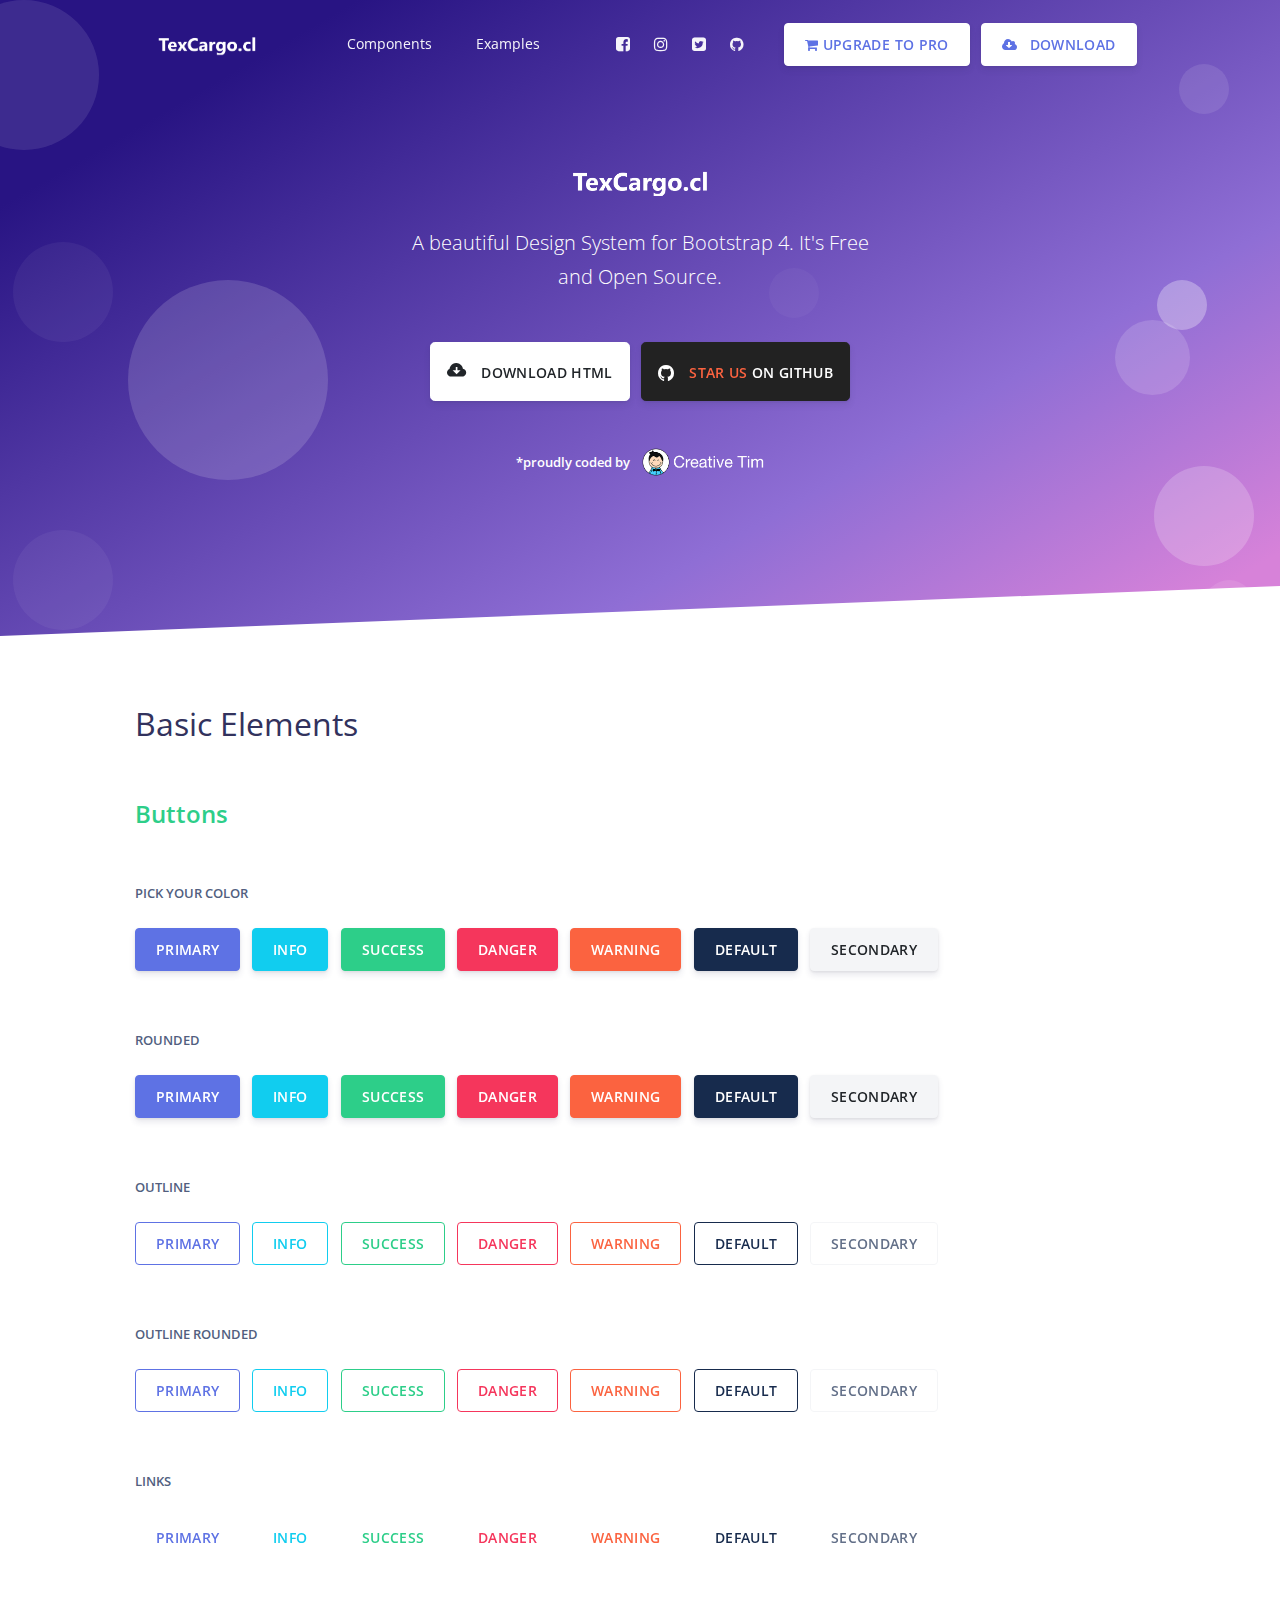
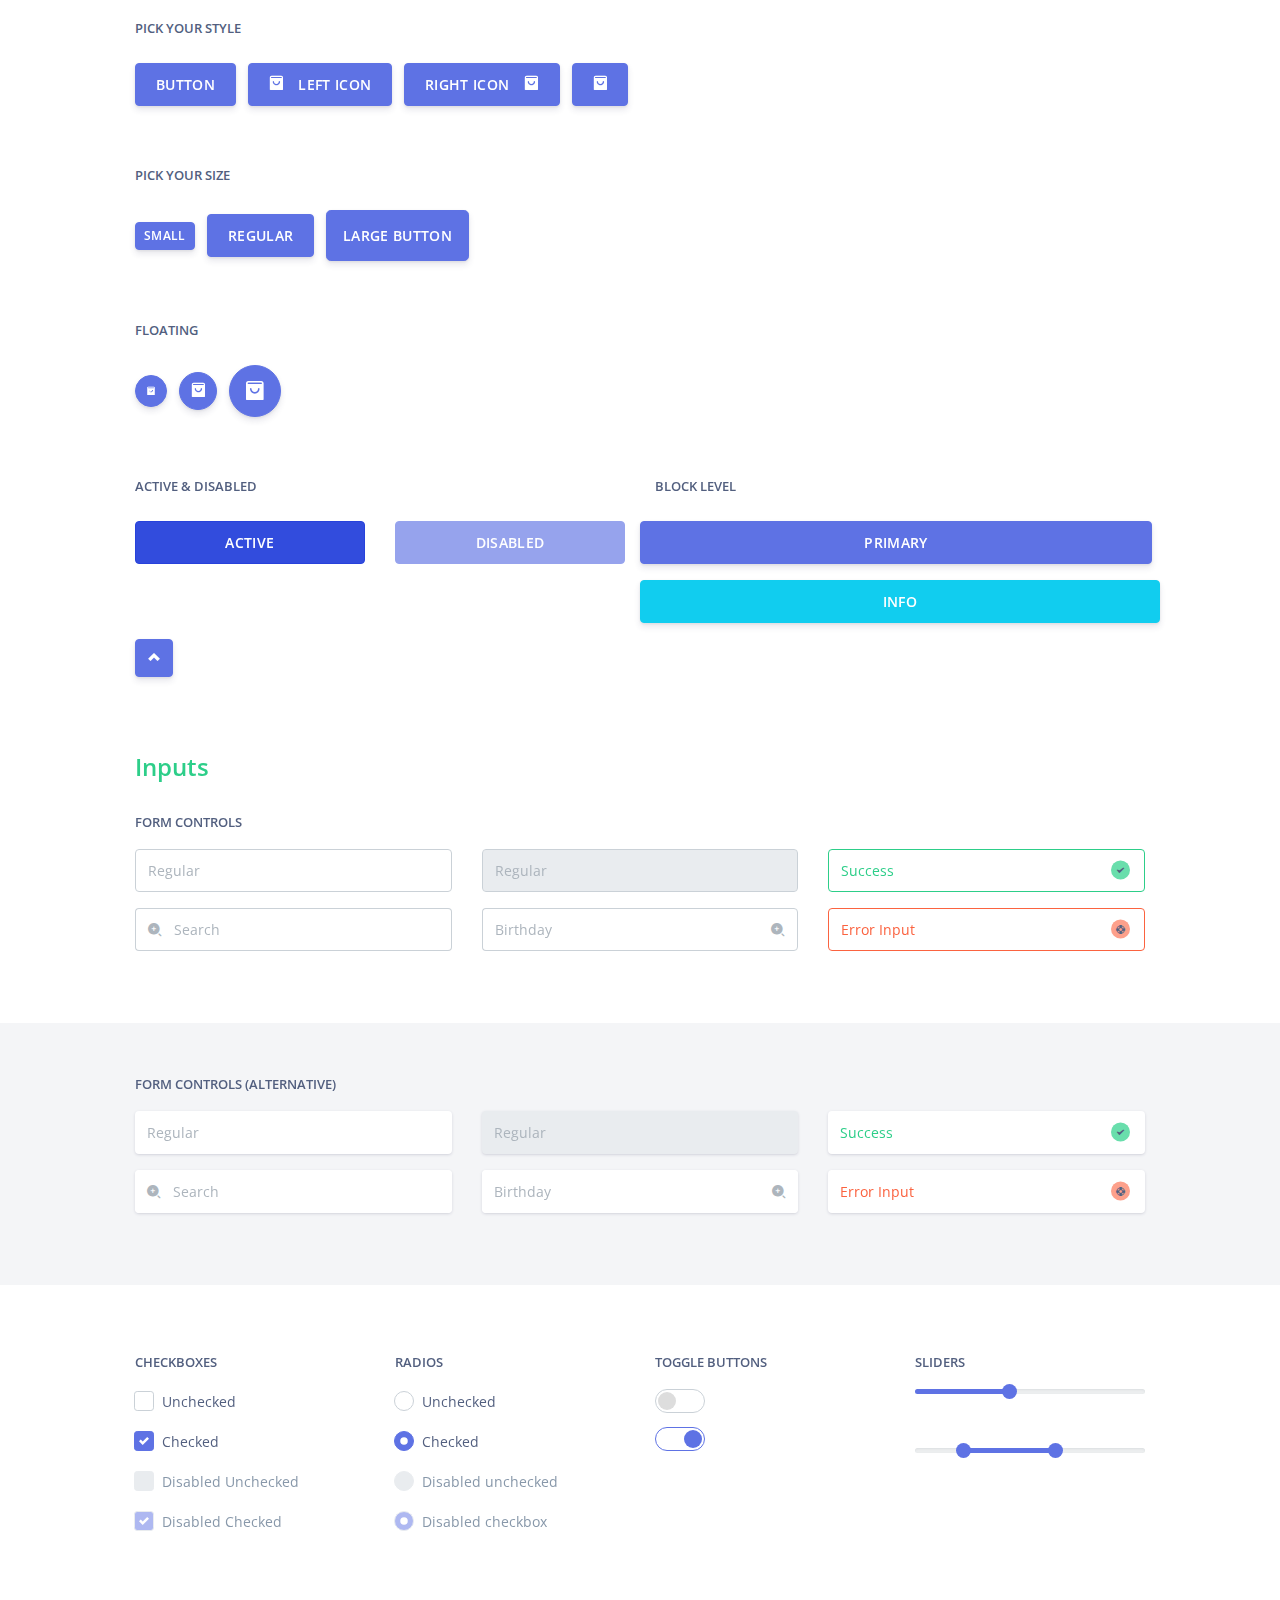
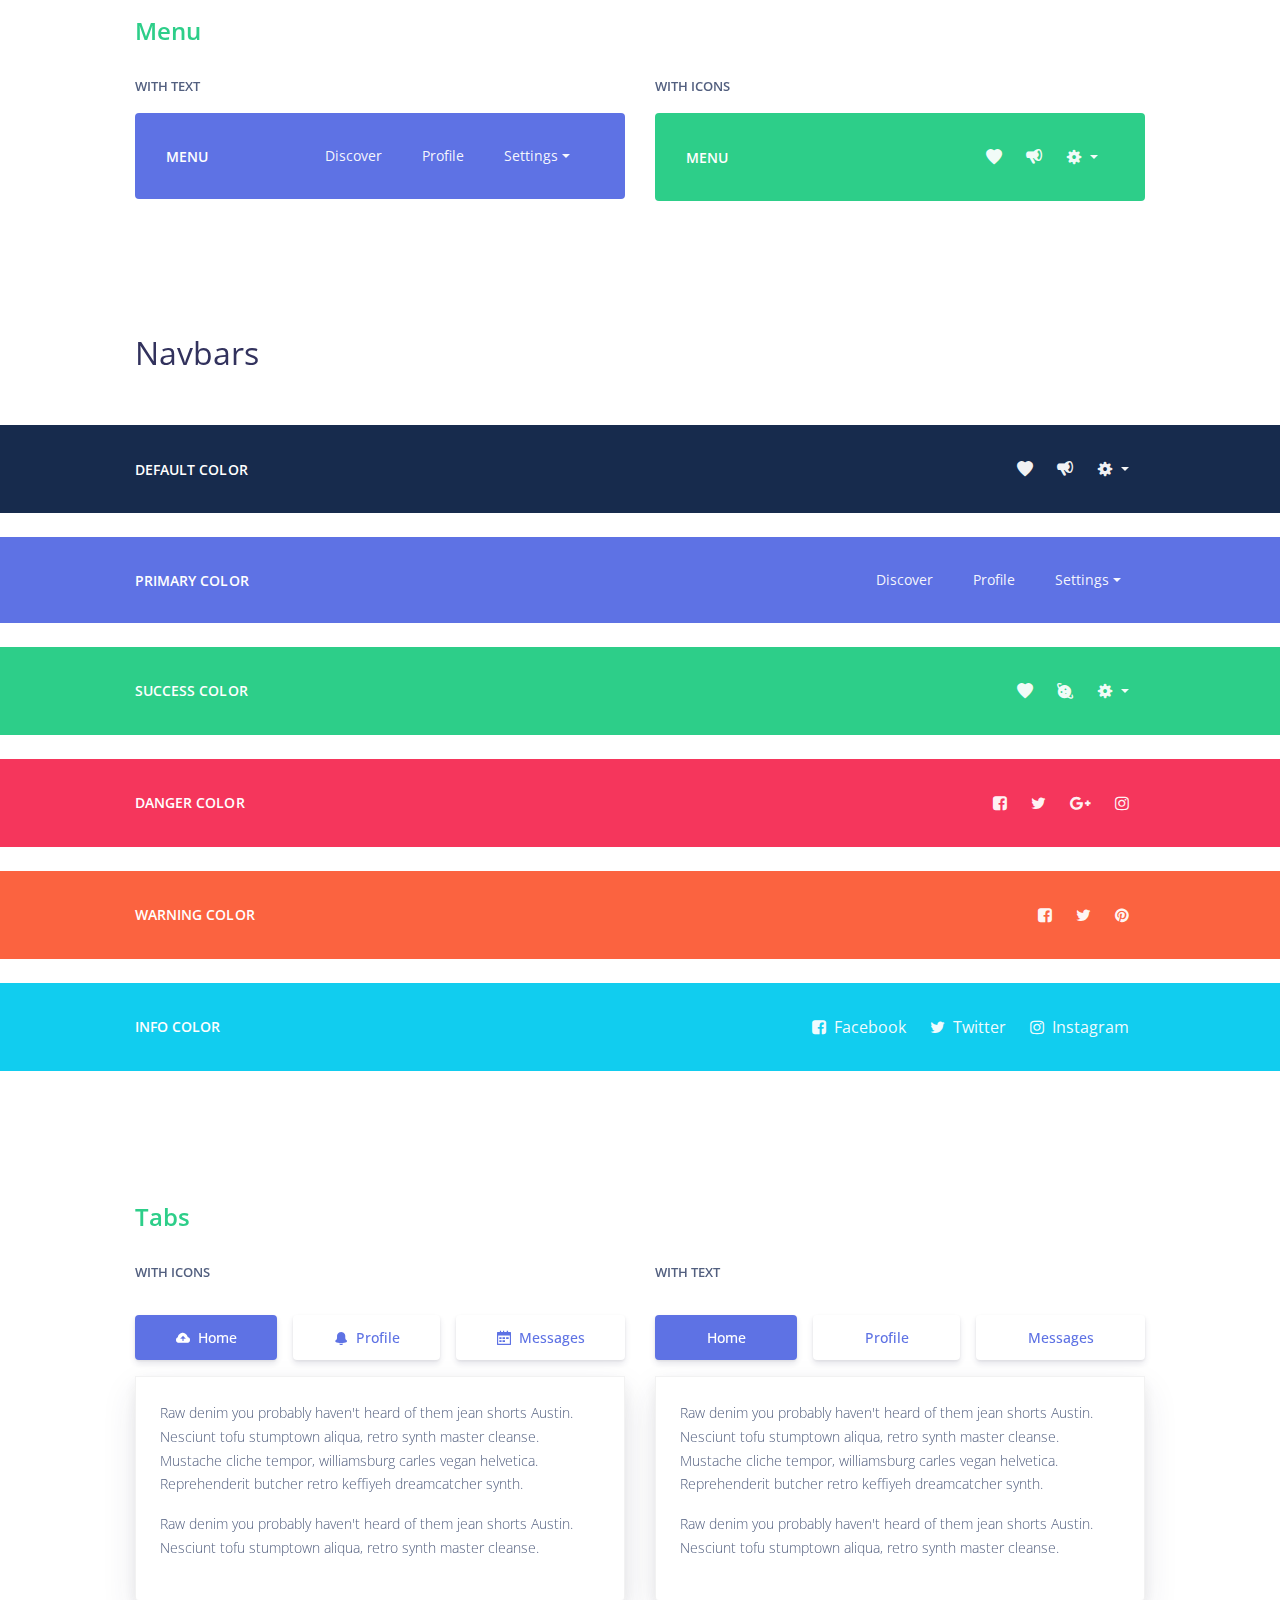
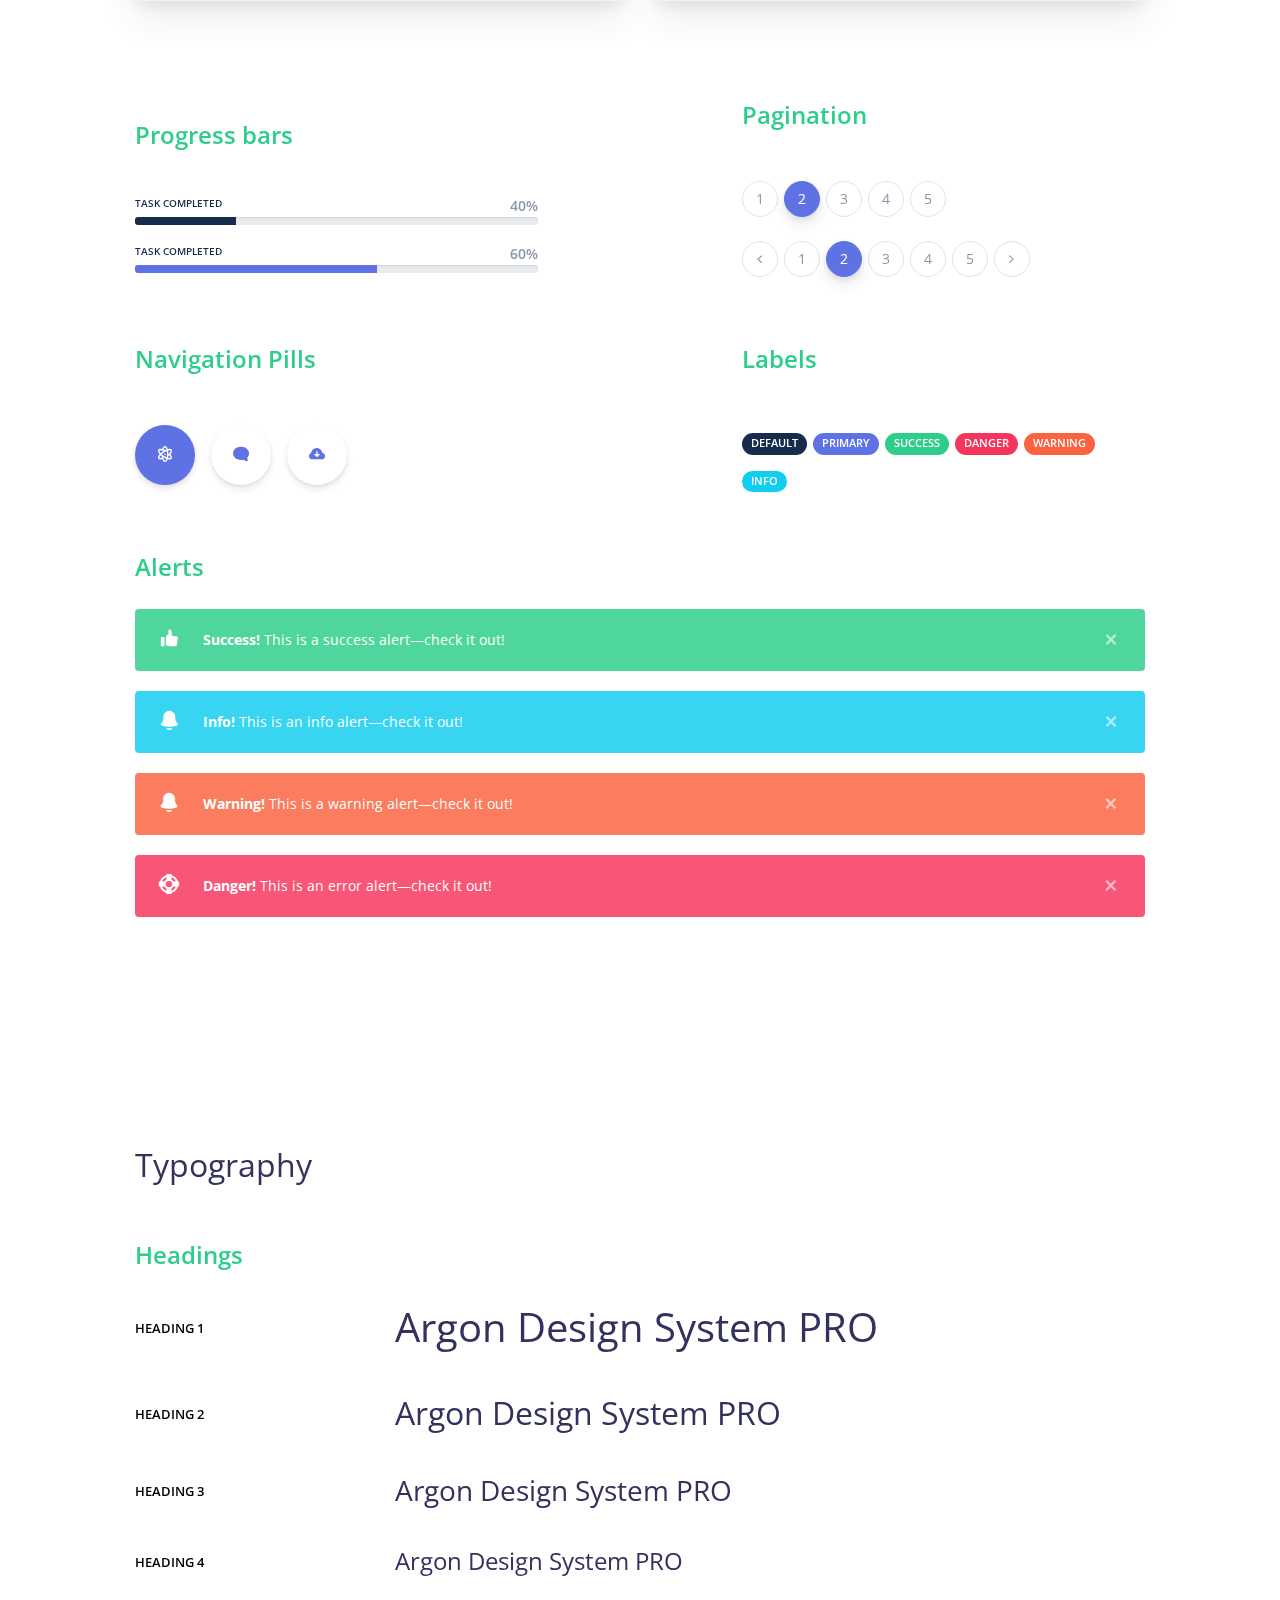
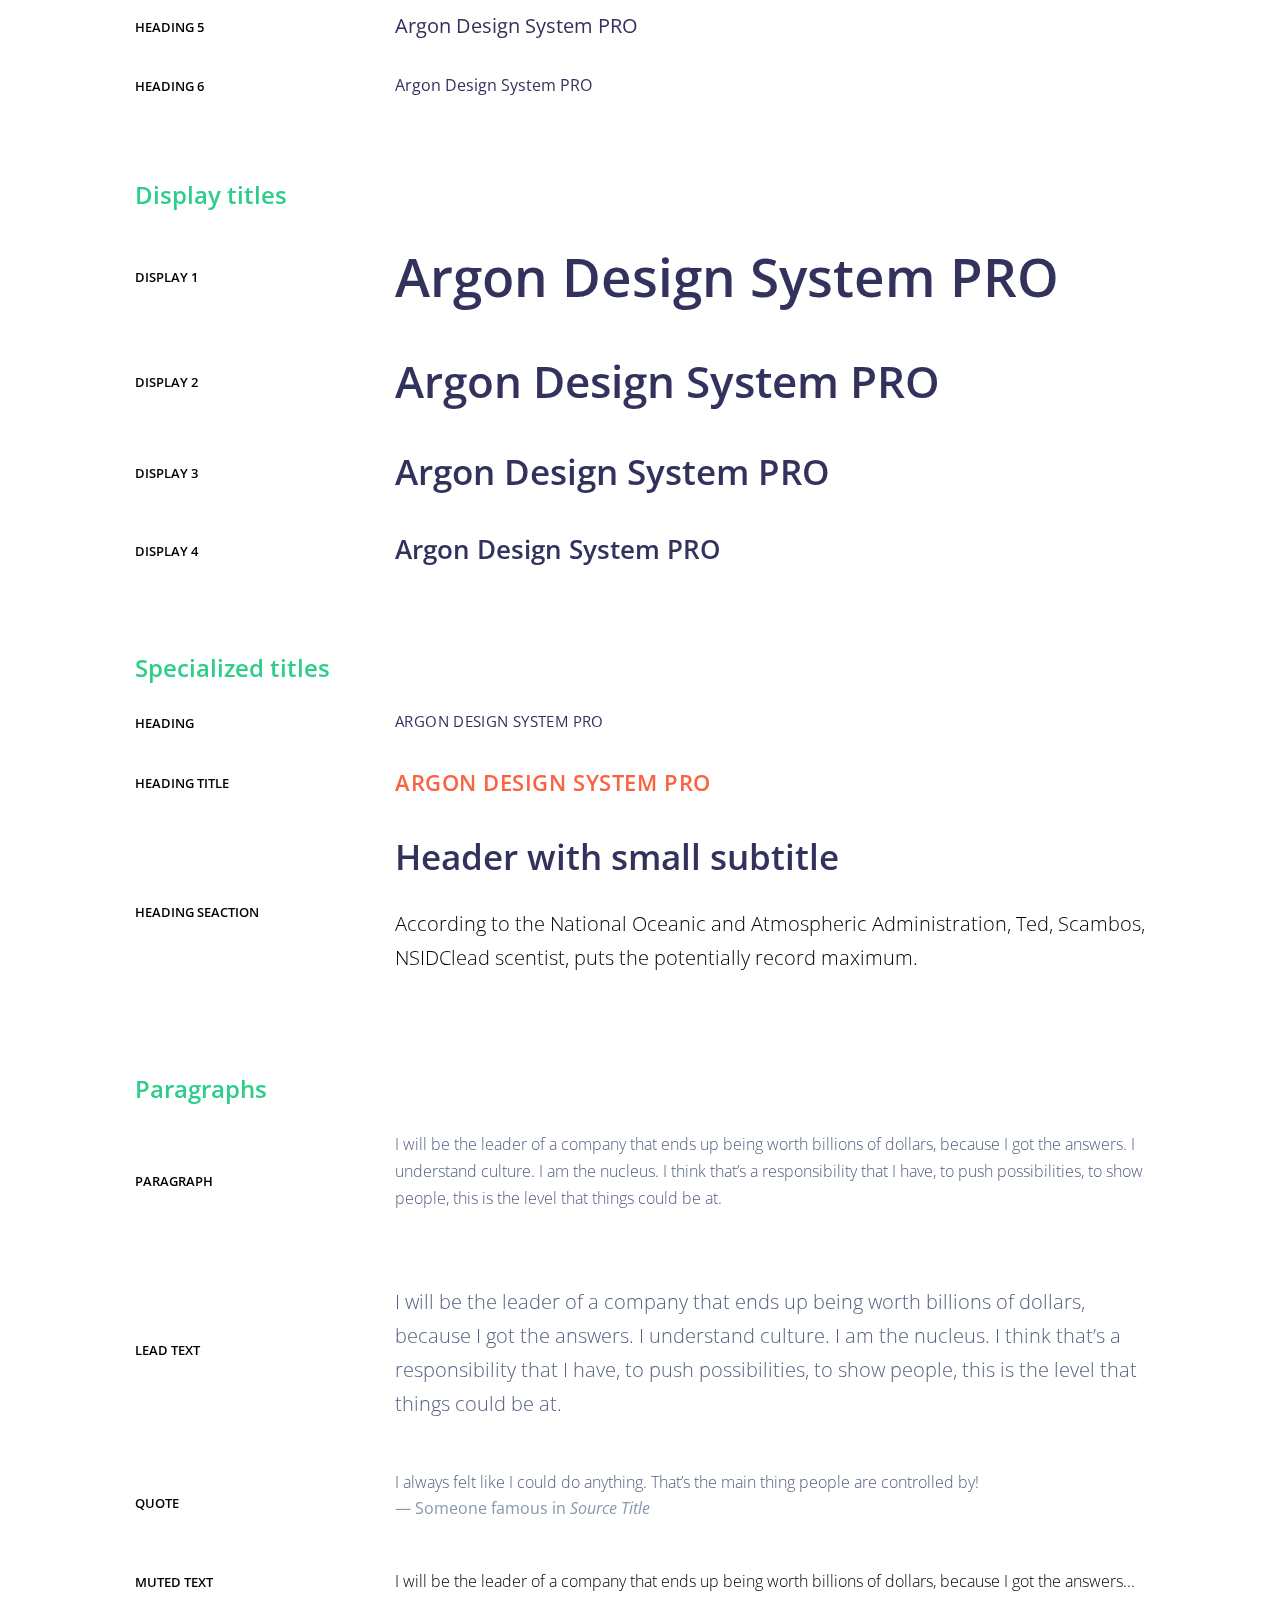
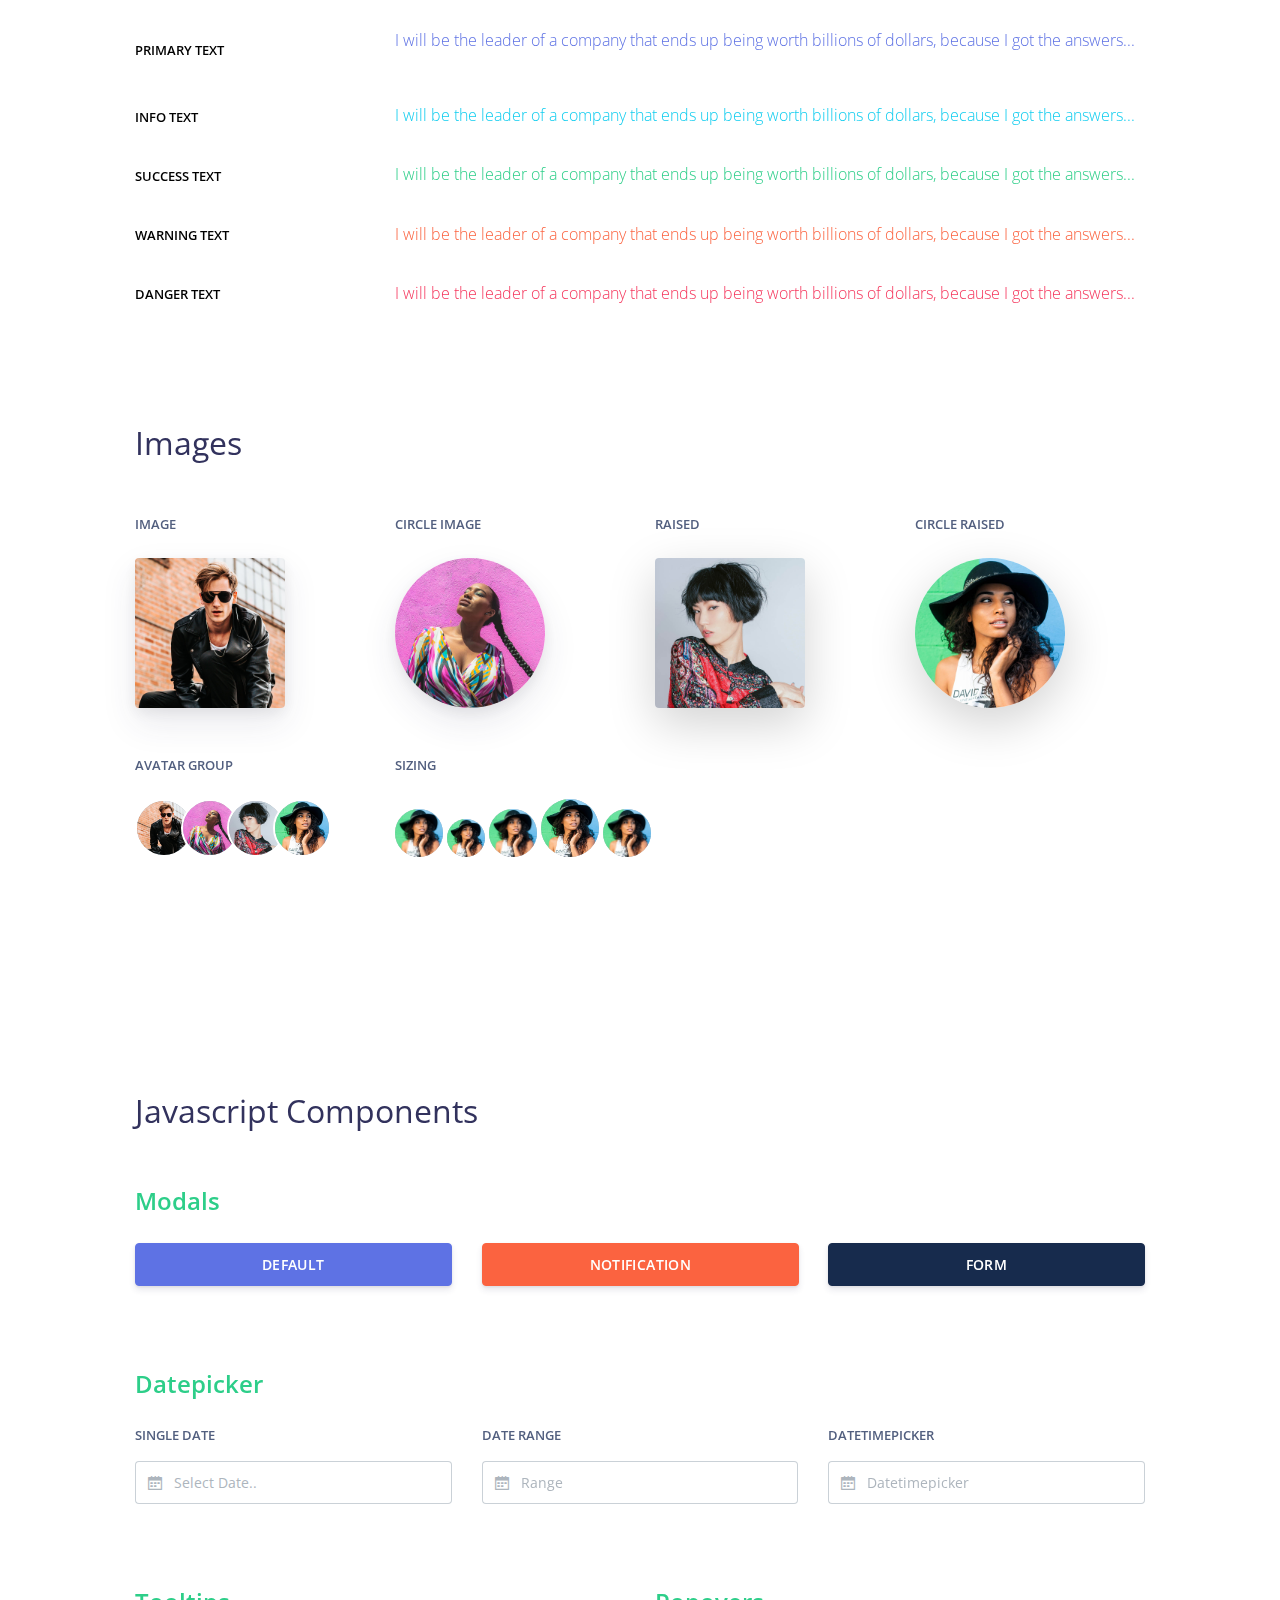
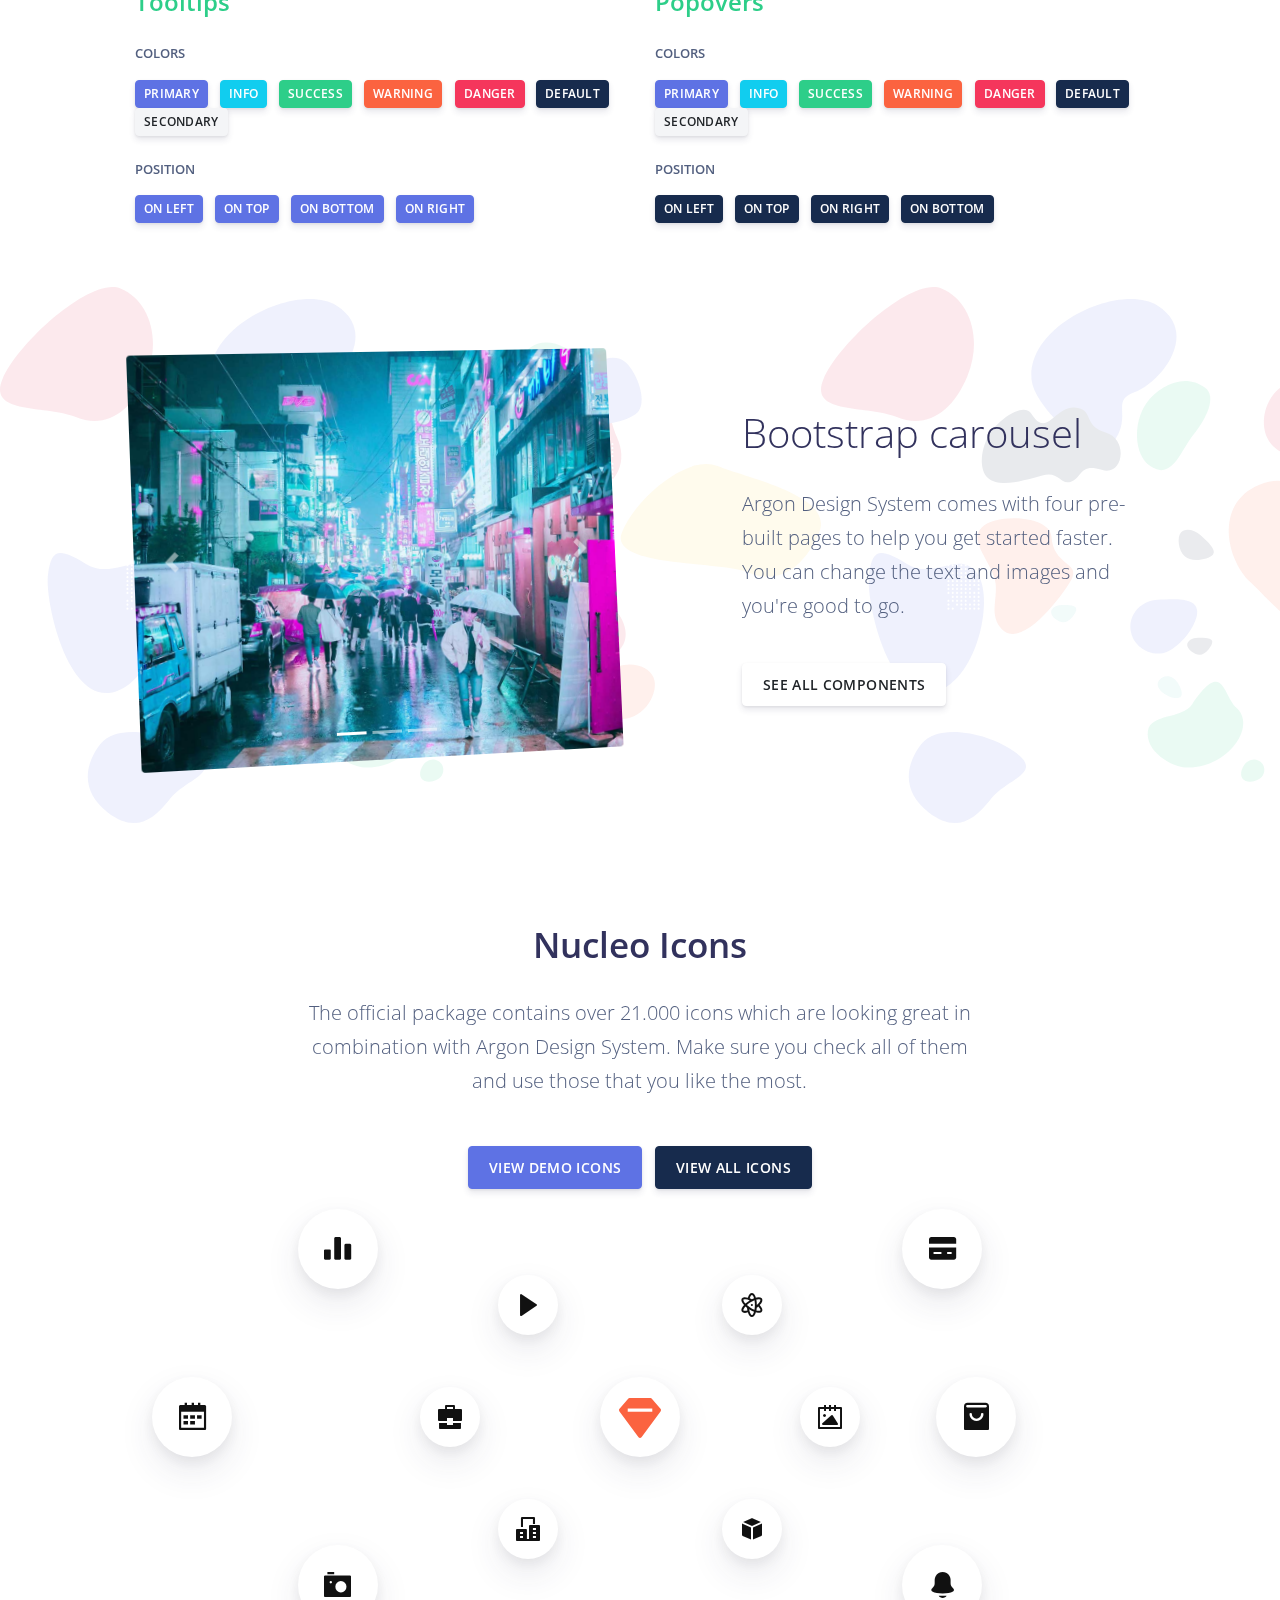
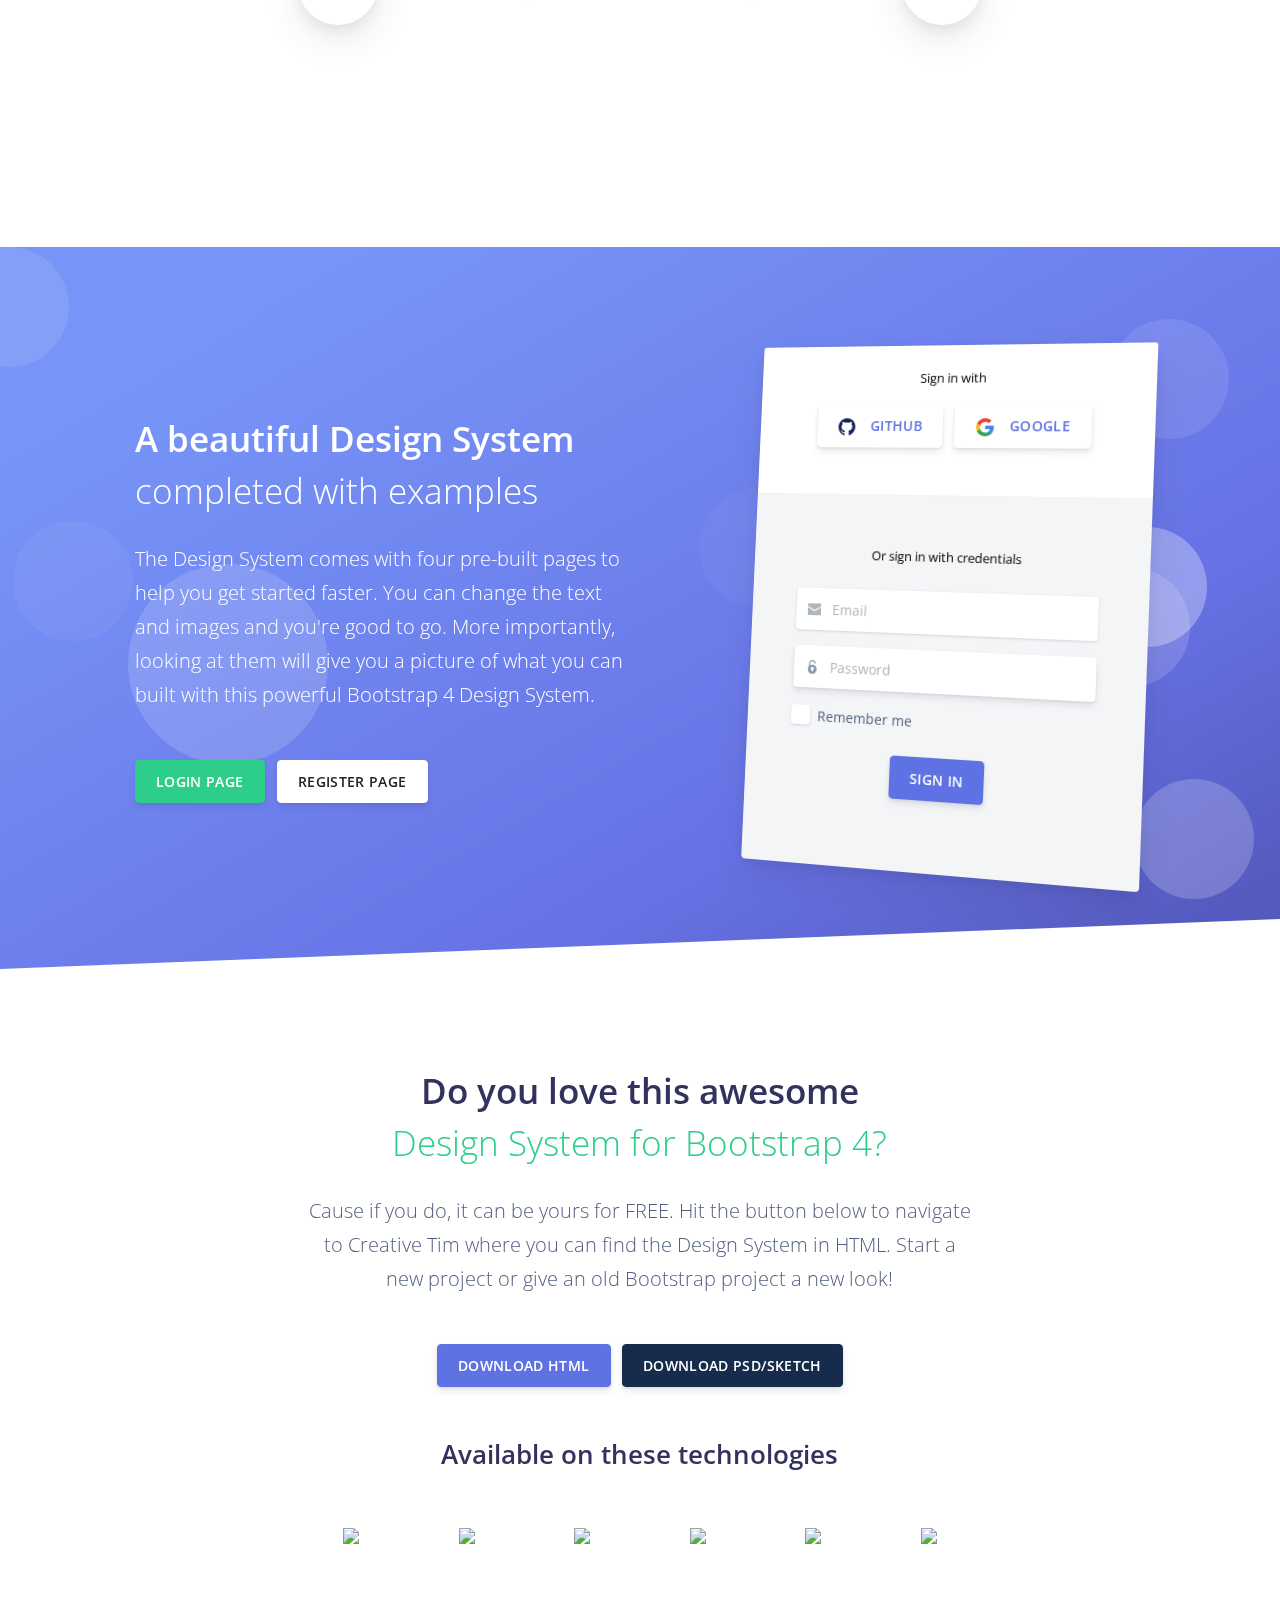
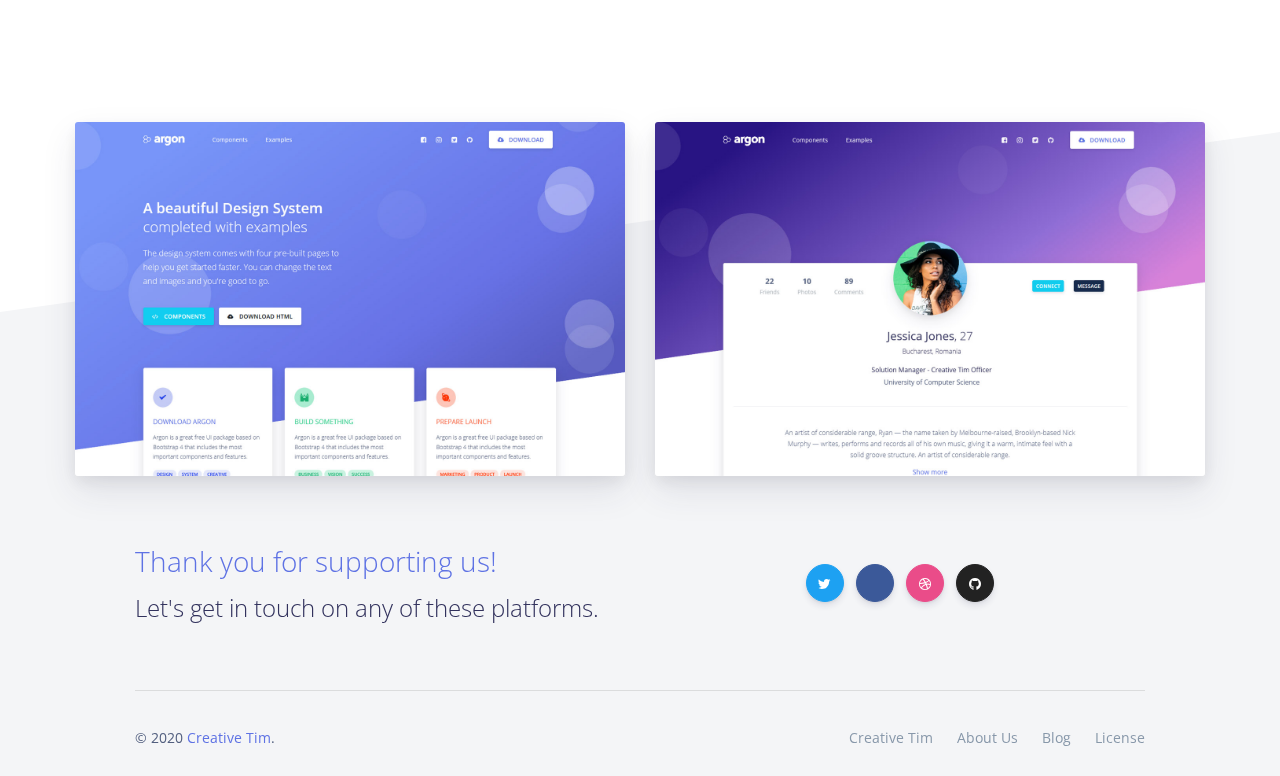
==== commit a291c7a4: "fix css" ====
--- a/index_.html
+++ b/index_.html
@@ -24,7 +24,7 @@
   </title>
   <!--     Fonts and icons     -->
   <link href="https://fonts.googleapis.com/css?family=Open+Sans:300,400,600,700" rel="stylesheet">
-  <link href="https://use.fontawesome.com/releases/v5.0.6/css/all.css" rel="stylesheet">
+  <!-- <link href="https://use.fontawesome.com/releases/v5.0.6/css/all.css" rel="stylesheet"> -->
   <!-- Nucleo Icons -->
   <link href="./assets/css/nucleo-icons.css" rel="stylesheet" />
   <link href="./assets/css/nucleo-svg.css" rel="stylesheet" />
--- a/assets/css/argon-design-system.css
+++ b/assets/css/argon-design-system.css
@@ -15877,7 +15877,9 @@
 }
 
 .text-muted {
-  color: #8898aa !important;
+  /* color: #8898aa !important; */
+  color: #000000 !important;
+  
 }
 
 .text-black-50 {
